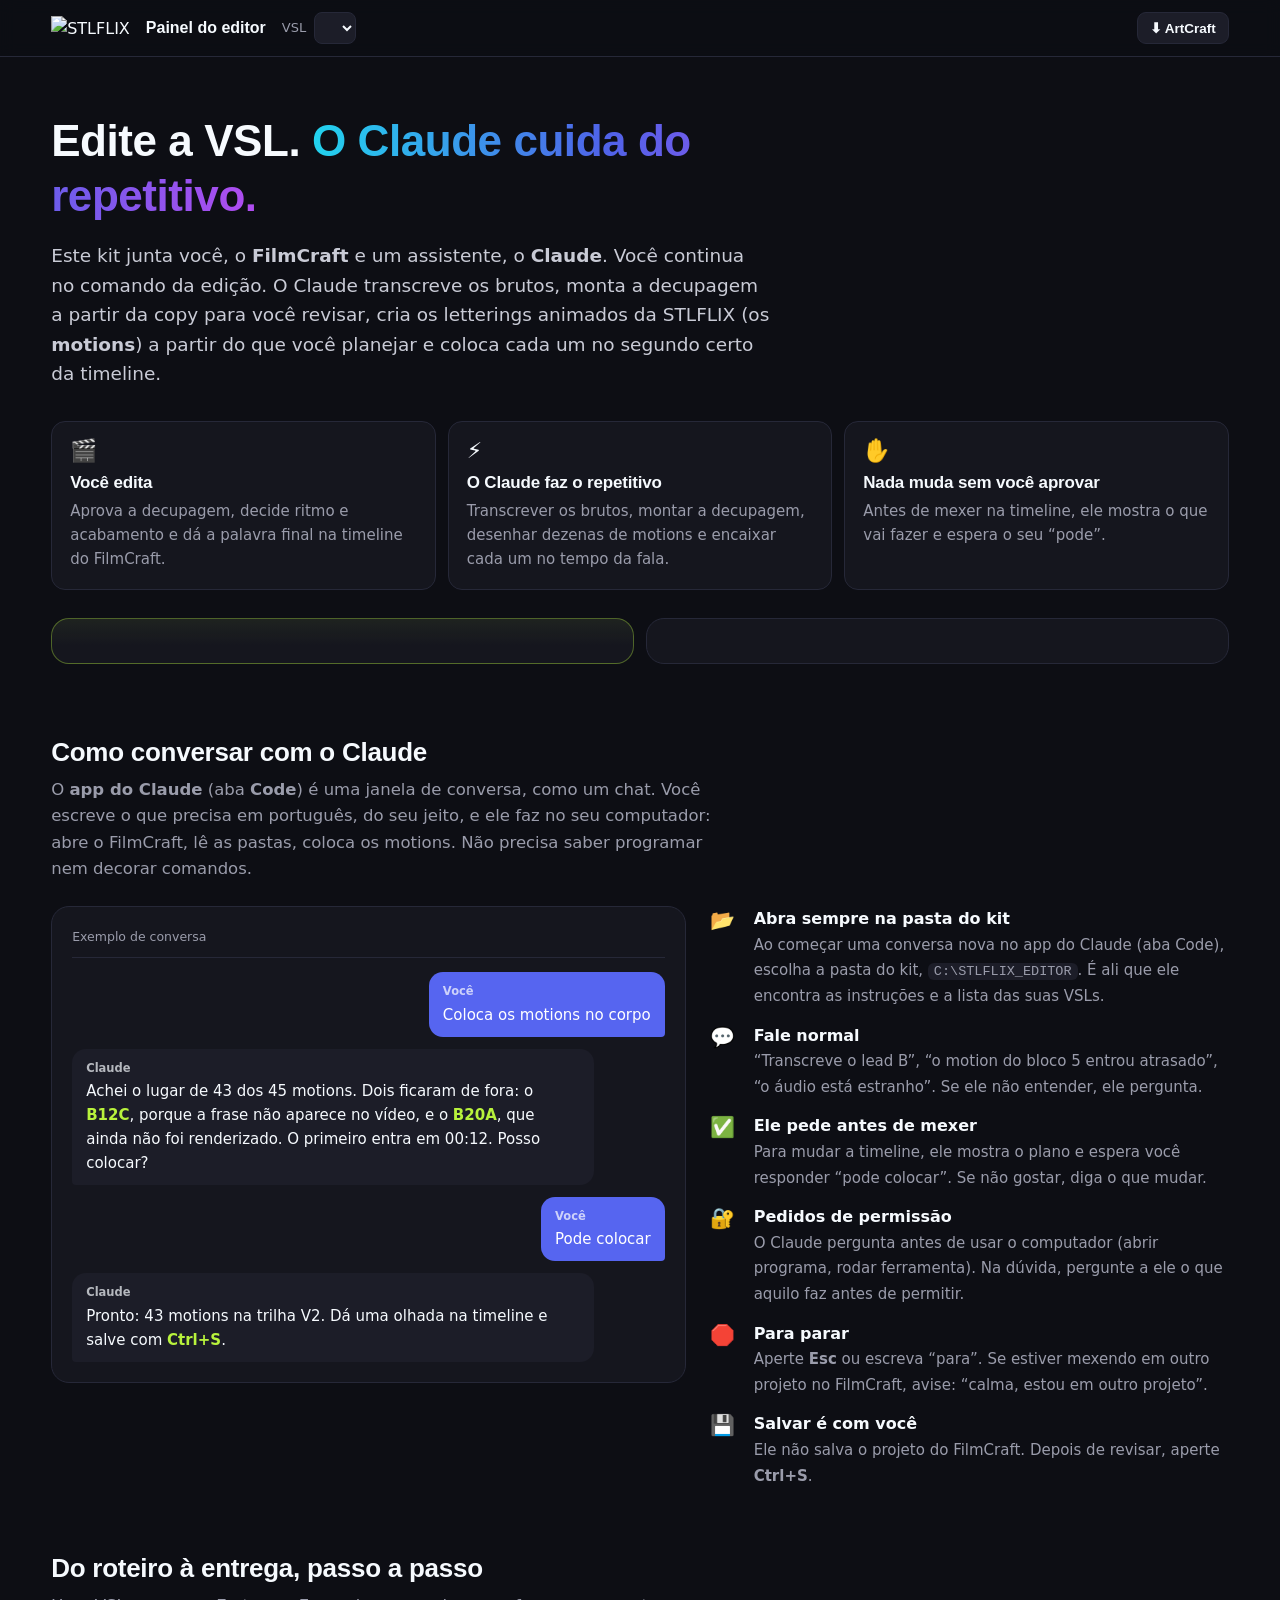
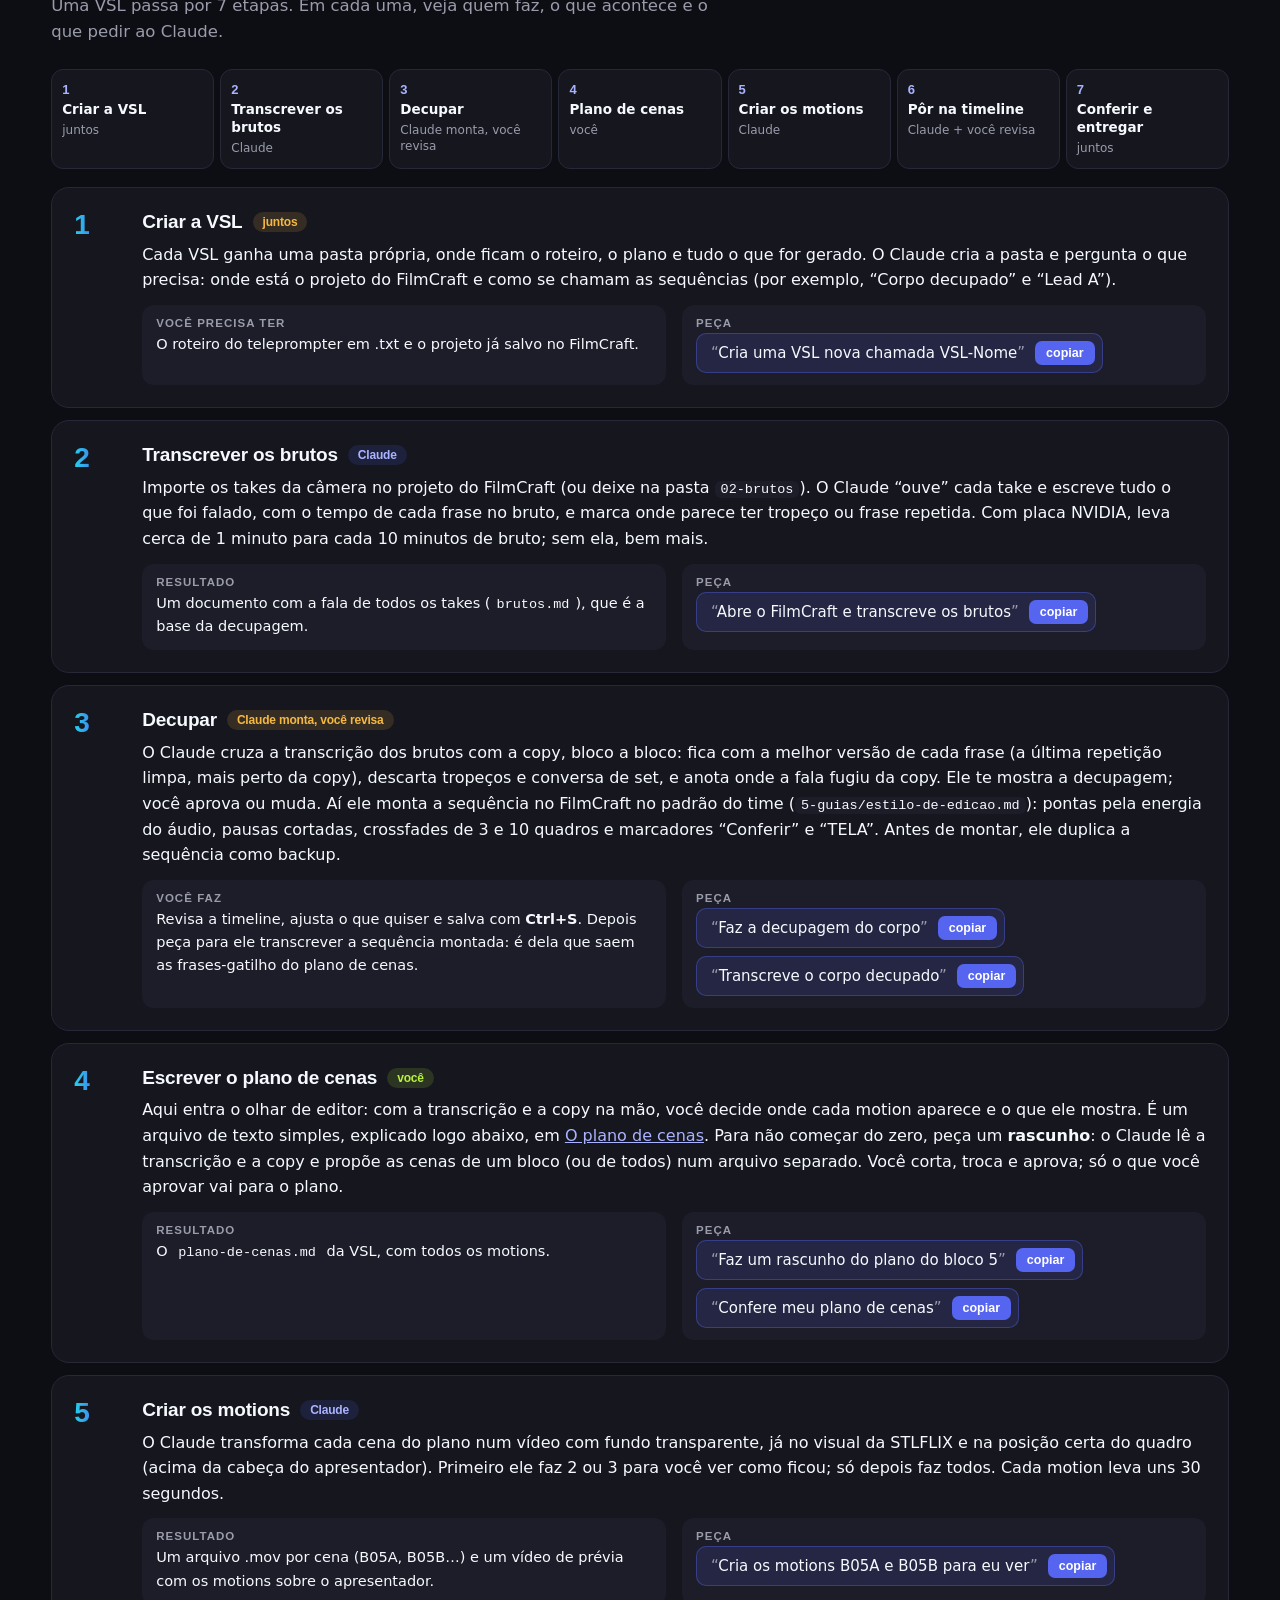
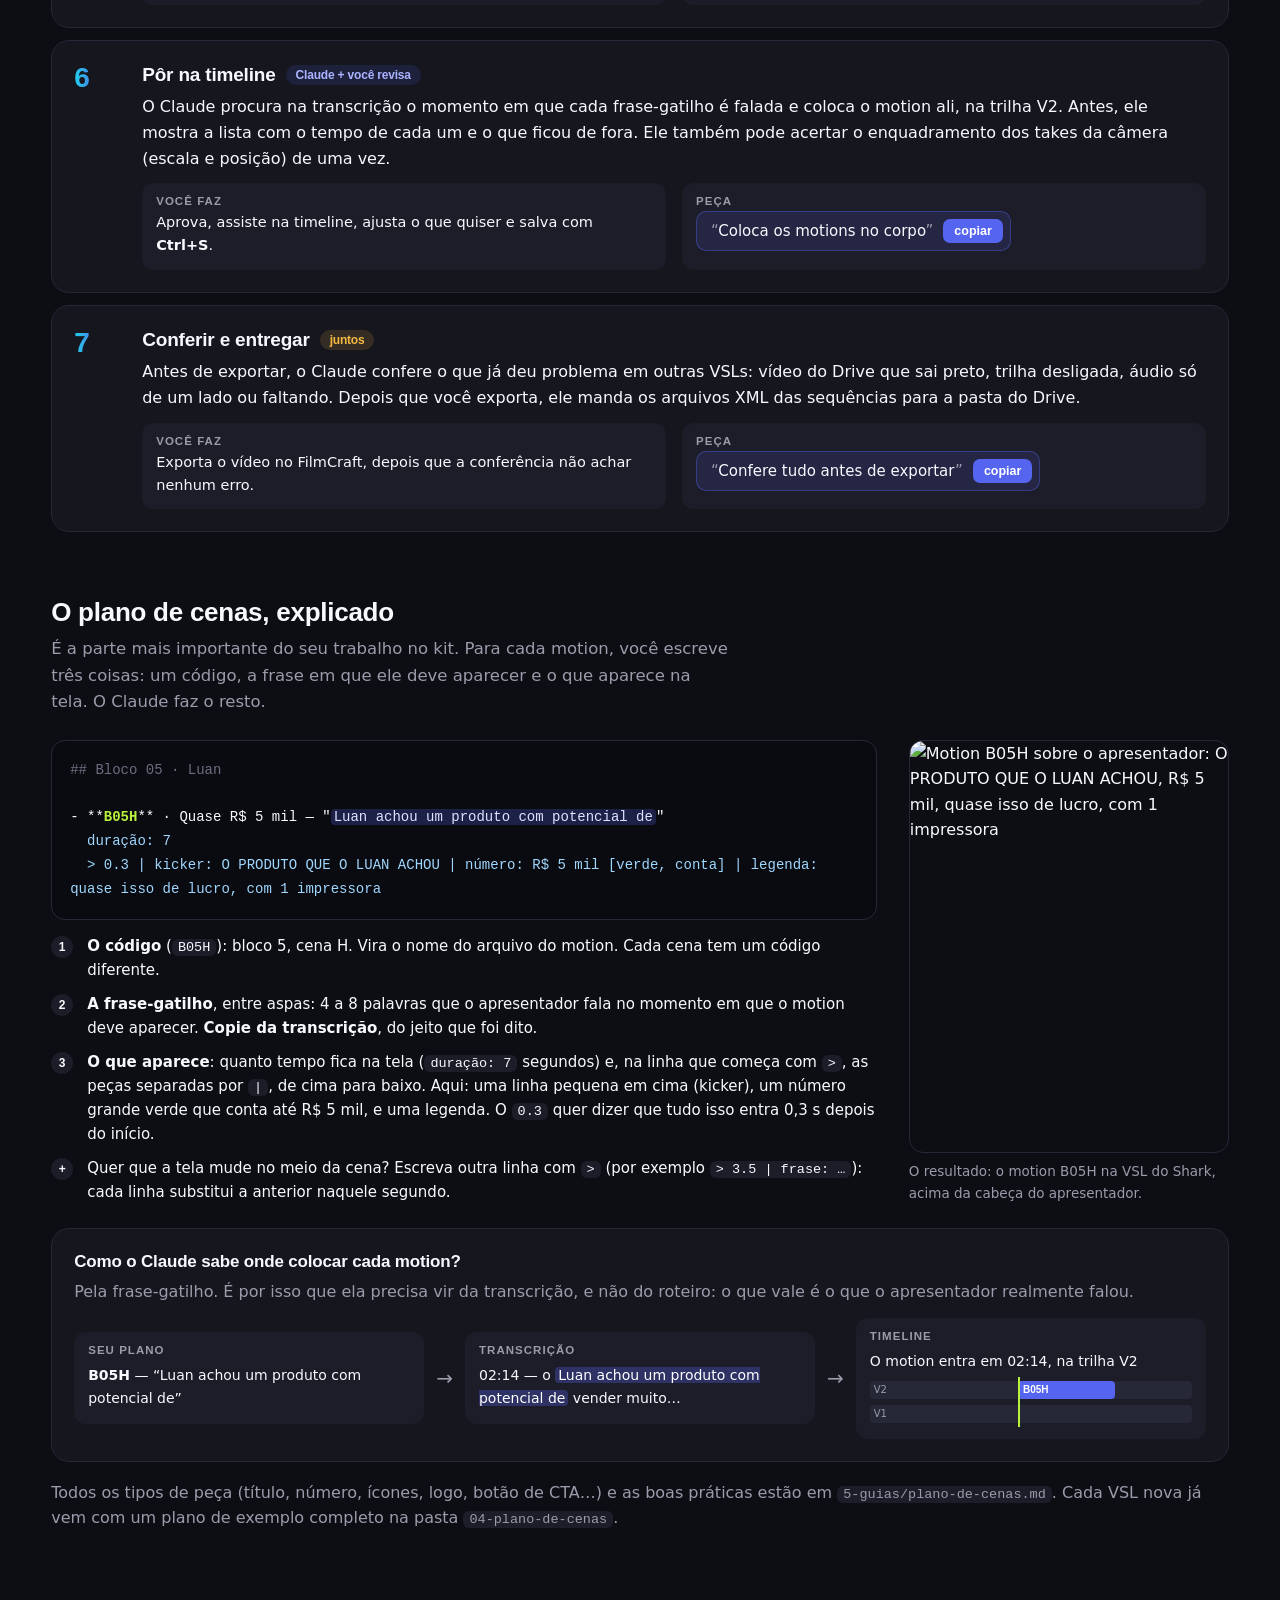
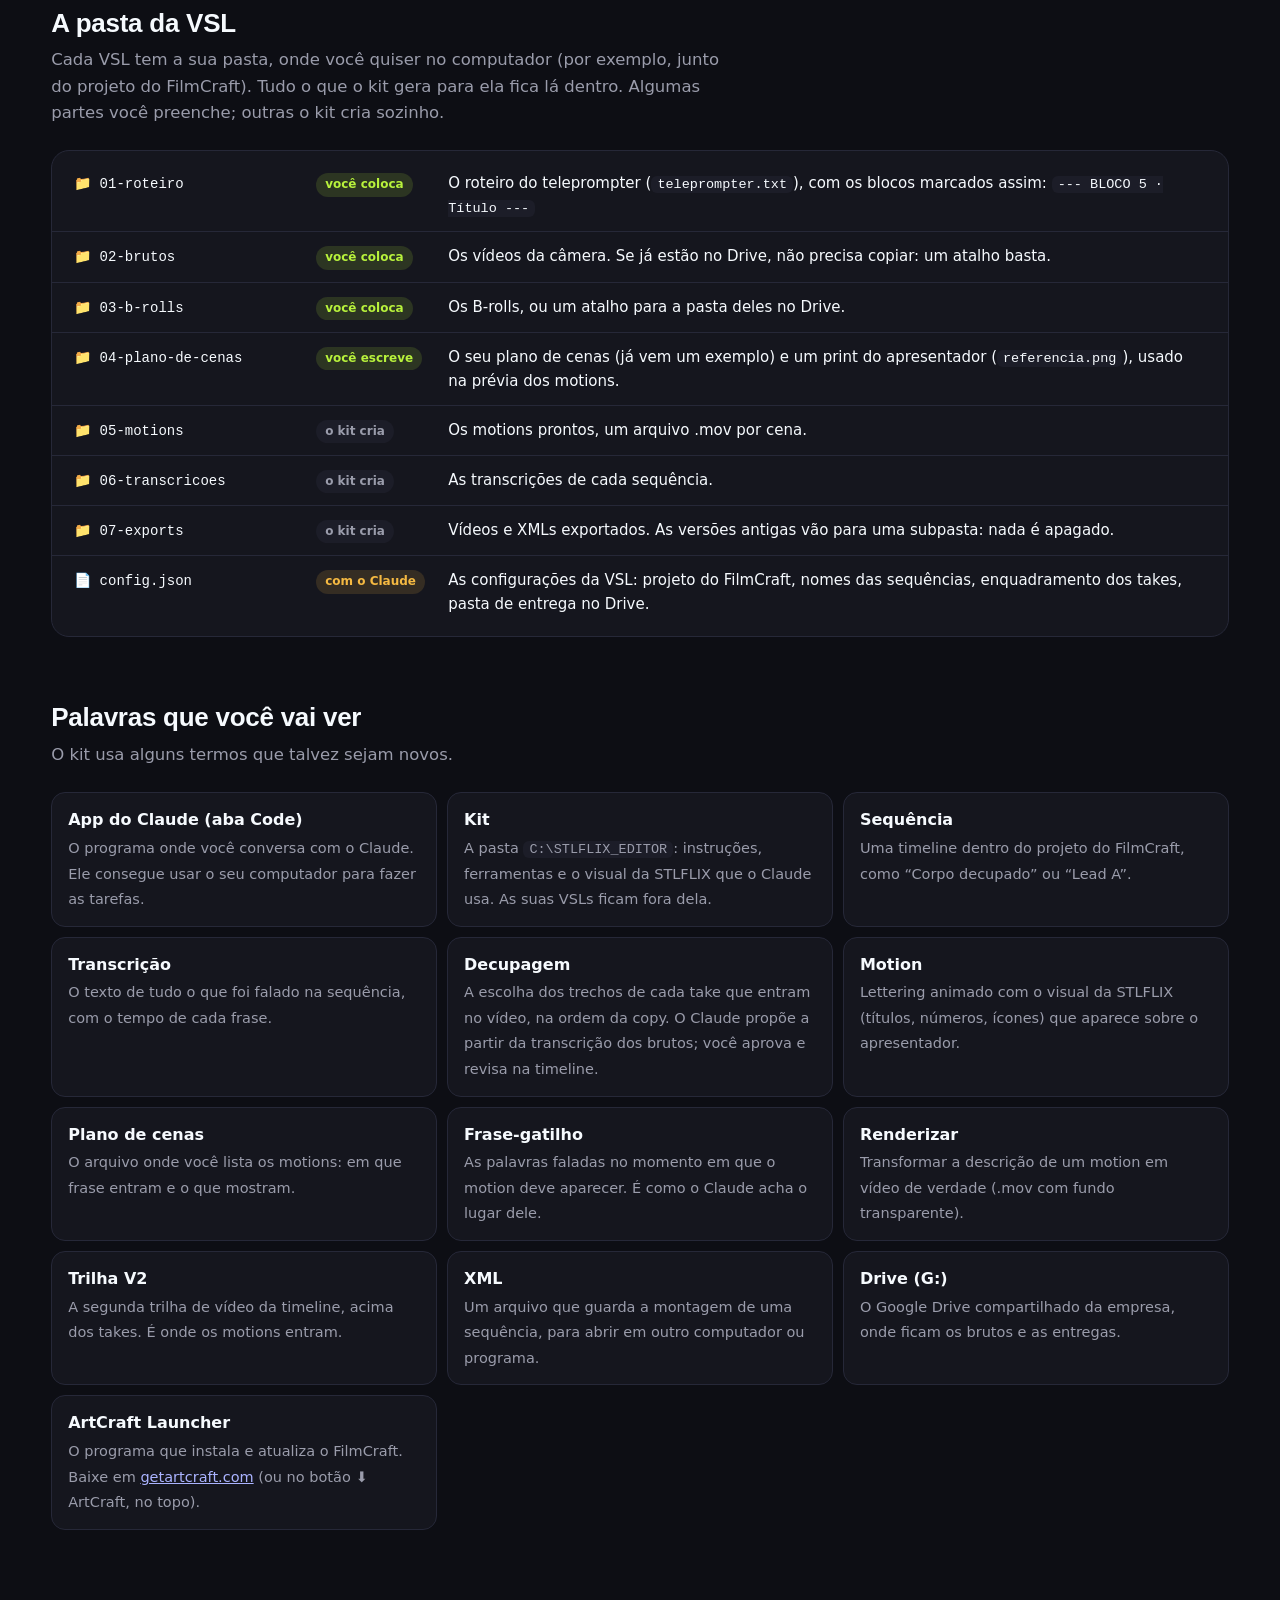
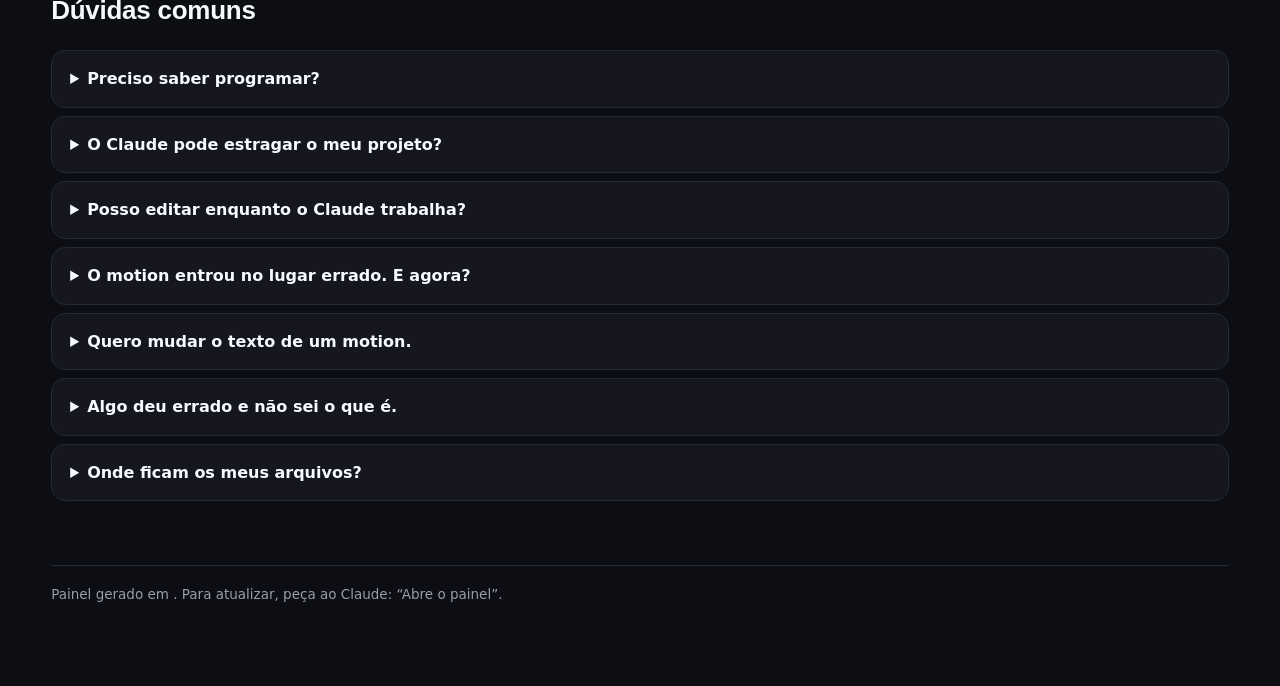
==== painel/modelo.html @ 0eff7aba "Boas-vindas ao abrir o kit no app do Claude + README no GitHub - hook SessionStart (1-instalacao/boa" ====
<!doctype html>
<html lang="pt-BR">
<head>
<meta charset="utf-8">
<meta name="viewport" content="width=device-width, initial-scale=1">
<title>Painel do editor</title>
<style>
@font-face { font-family: "Sora"; src: url("../2-design-system/STLFLIX/fonts/sora-latin-700-normal.woff2") format("woff2"); font-weight: 700; }
@font-face { font-family: "Inter"; src: url("../2-design-system/STLFLIX/fonts/inter-latin-400-normal.woff2") format("woff2"); font-weight: 400; }
@font-face { font-family: "Inter"; src: url("../2-design-system/STLFLIX/fonts/inter-latin-600-normal.woff2") format("woff2"); font-weight: 600; }

:root {
  --bg: #0d0e14;
  --surface: #15161e;
  --surface-2: #1c1d28;
  --line: #262838;
  --text: #f6fafe;
  --text-dim: #9a9cab;
  --accent: #5665f0;
  --accent-soft: rgba(86, 101, 240, .14);
  --accent-text: #aab3ff;
  --cta: #b8f23c;
  --ok: #3ddc84;
  --aviso: #f5b942;
  --falta: #ff5c5c;
  --info: #6b6e80;
  --radius: 14px;
  --grad: linear-gradient(90deg, #22d3ee 0%, #4f63e8 50%, #b14cf0 100%);
  --margem: clamp(16px, 4vw, 64px);
}
* { box-sizing: border-box; }
html { background: var(--bg); scroll-behavior: smooth; }
body { margin: 0; background: var(--bg); color: var(--text); font: 16px/1.6 "Inter", system-ui, sans-serif; }
main { max-width: 1680px; margin: 0 auto; padding: 0 var(--margem) 80px; }
h1, h2, h3 { font-family: "Sora", "Inter", sans-serif; font-weight: 700; margin: 0; letter-spacing: -.01em; line-height: 1.25; }
h2 { font-size: 26px; }
h3 { font-size: 17px; }
p { margin: 0 0 12px; }
a { color: var(--accent-text); }
code { font: 13.5px/1.4 ui-monospace, Consolas, monospace; background: var(--surface-2); padding: 1px 6px; border-radius: 6px; }
.dim { color: var(--text-dim); }
section.bloco { padding-top: 64px; }
section.bloco > .intro { color: var(--text-dim); max-width: 680px; margin: 8px 0 24px; font-size: 16.5px; }

/* topo */
.topo { position: sticky; top: 0; z-index: 5; background: rgba(13,14,20,.92); backdrop-filter: blur(8px); border-bottom: 1px solid var(--line); }
.topo-in { max-width: 1680px; margin: 0 auto; padding: 12px var(--margem); display: flex; align-items: center; gap: 16px; }
.topo img { height: 24px; }
.topo b { font-family: "Sora", sans-serif; white-space: nowrap; }
.topo nav { margin-left: auto; display: flex; gap: 18px; font-size: 14px; overflow-x: auto; min-width: 0; scrollbar-width: none; }
.topo nav::-webkit-scrollbar { display: none; }
.topo nav a { color: var(--text-dim); text-decoration: none; white-space: nowrap; }
.topo nav a:hover { color: var(--text); }
.escolha { flex: none; display: flex; align-items: center; gap: 8px; font-size: 13px; color: var(--text-dim); min-width: 0; }
.escolha select { background: var(--surface-2); color: var(--text); border: 1px solid var(--line); border-radius: 8px; padding: 6px 10px;
  font: 600 14px "Inter", sans-serif; max-width: 230px; min-width: 0; cursor: pointer; }
.btn { display: inline-flex; align-items: center; gap: 6px; background: var(--surface-2); color: var(--text); border: 1px solid var(--line); border-radius: 9px;
  padding: 7px 12px; font: 600 13.5px "Inter", sans-serif; text-decoration: none; cursor: pointer; white-space: nowrap; }
.btn:hover { border-color: var(--accent); }
.btn.cta { background: var(--cta); color: #10140a; border-color: transparent; }
.linkbtn { background: none; border: 0; padding: 0; color: var(--accent-text); text-decoration: underline; cursor: pointer; font: inherit; }

/* boas-vindas */
.hero { padding: 56px 0 8px; }
.hero h1 { font-size: clamp(30px, 5vw, 44px); max-width: 760px; }
.hero h1 em { font-style: normal; background: var(--grad); -webkit-background-clip: text; background-clip: text; color: transparent; }
.hero .lead { font-size: 18.5px; color: #c9cbd6; max-width: 720px; margin: 18px 0 32px; }
.promessas { display: grid; grid-template-columns: repeat(3, 1fr); gap: 12px; }
.promessa { background: var(--surface); border: 1px solid var(--line); border-radius: var(--radius); padding: 18px; }
.promessa .ico { font-size: 22px; line-height: 1; margin-bottom: 10px; }
.promessa p { margin: 6px 0 0; color: var(--text-dim); font-size: 15px; }

/* pedido copiável */
.pedido { display: inline-flex; align-items: center; gap: 10px; background: var(--accent-soft); border: 1px solid rgba(86,101,240,.4);
  border-radius: 10px; padding: 7px 7px 7px 14px; font-size: 15px; max-width: 100%; }
.pedido span { overflow-wrap: anywhere; }
.pedido span::before { content: "“"; color: var(--text-dim); }
.pedido span::after { content: "”"; color: var(--text-dim); }
.pedido button { flex: none; background: var(--accent); color: #fff; border: 0; border-radius: 7px; padding: 5px 11px; font: 600 12.5px "Inter", sans-serif; cursor: pointer; }
.pedido button.copiado { background: var(--ok); color: #06210f; }

/* começar */
.comecar { margin-top: 28px; display: grid; grid-template-columns: 1fr 1fr; gap: 12px; align-items: start; }
.cartao { background: var(--surface); border: 1px solid var(--line); border-radius: 18px; padding: 22px; }
.cartao.destaque { border-color: rgba(184,242,60,.35); background: linear-gradient(180deg, rgba(184,242,60,.06), transparent 60%), var(--surface); }
.rotulo { font: 600 11.5px "Inter", sans-serif; letter-spacing: .09em; text-transform: uppercase; color: var(--text-dim); margin-bottom: 8px; }
.destaque .rotulo { color: var(--cta); }
.cartao h3 { margin-bottom: 8px; }
.lista-vsl { display: grid; gap: 8px; margin: 14px 0 0; }
.opcao-vsl { text-align: left; width: 100%; background: var(--surface-2); border: 1px solid var(--line); border-radius: 12px; padding: 12px 14px;
  color: var(--text); font: 15px/1.45 "Inter", sans-serif; cursor: pointer; }
.opcao-vsl:hover { border-color: var(--accent); }
.opcao-vsl b { display: block; font-weight: 600; }
.opcao-vsl small { color: var(--text-dim); font-size: 13px; }
.opcao-vsl.nova { border-style: dashed; }
.opcao-vsl.nova b { color: var(--cta); }
.campo { width: 100%; background: var(--bg); border: 1px solid var(--line); border-radius: 10px; padding: 10px 12px; color: var(--text);
  font: 16px "Inter", sans-serif; margin: 2px 0 12px; }
.campo:focus { outline: 2px solid var(--accent); border-color: transparent; }
.cartao ol, .cartao ul { margin: 8px 0 14px; padding-left: 20px; }
.cartao li { margin: 4px 0; }
.estado-pc { display: flex; gap: 10px; align-items: flex-start; }
.estado-pc .grande { font-size: 22px; line-height: 1.2; }
details.ferr-det summary { cursor: pointer; color: var(--accent-text); font-size: 14px; margin-top: 8px; }
.ferramentas { display: grid; grid-template-columns: repeat(auto-fill, minmax(min(200px, 100%), 1fr)); gap: 8px; margin-top: 12px; }
.ferr { background: var(--surface-2); border-radius: 10px; padding: 10px 12px; display: flex; gap: 10px; font-size: 14px; }
.ferr b { display: block; font-weight: 600; }
.ferr small { color: var(--text-dim); font-size: 12.5px; overflow-wrap: anywhere; }
.dot { flex: none; width: 10px; height: 10px; border-radius: 50%; margin-top: 7px; background: var(--info); }
.ok > .dot { background: var(--ok); }
.aviso > .dot { background: var(--aviso); }
.falta > .dot { background: var(--falta); }

/* conversa */
.conversa-grade { display: grid; grid-template-columns: 1.1fr .9fr; gap: 24px; align-items: start; }
.chat { background: var(--surface); border: 1px solid var(--line); border-radius: 18px; padding: 20px; display: flex; flex-direction: column; gap: 12px; }
.chat .cab { font-size: 12.5px; color: var(--text-dim); border-bottom: 1px solid var(--line); padding-bottom: 10px; margin-bottom: 2px; }
.msg { max-width: 88%; padding: 10px 14px; border-radius: 14px; font-size: 15px; }
.msg.voce { align-self: flex-end; background: var(--accent); color: #fff; border-bottom-right-radius: 4px; }
.msg.claude { align-self: flex-start; background: var(--surface-2); border-bottom-left-radius: 4px; }
.msg.claude b { color: var(--cta); font-weight: 600; }
.msg .quem { display: block; font-size: 11.5px; font-weight: 600; opacity: .7; margin-bottom: 2px; }
.dicas { display: grid; gap: 14px; }
.dica { display: grid; grid-template-columns: 32px 1fr; gap: 0 12px; }
.dica .ico { font-size: 20px; line-height: 1.4; }
.dica > div > b { display: block; }
.dica span { color: var(--text-dim); font-size: 15px; }

/* caminho */
.trilha { display: grid; grid-template-columns: repeat(7, 1fr); gap: 6px; margin-bottom: 18px; }
.trilha a { text-decoration: none; color: var(--text); background: var(--surface); border: 1px solid var(--line); border-radius: 12px; padding: 12px 10px; font-size: 13.5px; font-weight: 600; line-height: 1.3; }
.trilha a small { display: block; font-weight: 400; color: var(--text-dim); font-size: 12px; margin-top: 4px; }
.trilha a .n { display: block; font: 700 13px "Sora", sans-serif; color: var(--accent-text); margin-bottom: 4px; }
.passos { display: grid; gap: 12px; }
.passo { background: var(--surface); border: 1px solid var(--line); border-radius: 18px; padding: 22px; display: grid; grid-template-columns: 52px 1fr; gap: 0 16px; scroll-margin-top: 70px; }
.passo .num { font: 700 28px "Sora", sans-serif; background: var(--grad); -webkit-background-clip: text; background-clip: text; color: transparent; line-height: 1.1; }
.passo h3 { display: flex; align-items: center; gap: 10px; flex-wrap: wrap; font-size: 19px; margin-bottom: 8px; }
.quem-faz { font: 600 12px "Inter", sans-serif; padding: 3px 10px; border-radius: 99px; }
.quem-faz.voce { background: rgba(184,242,60,.14); color: var(--cta); }
.quem-faz.claude { background: var(--accent-soft); color: var(--accent-text); }
.quem-faz.juntos { background: rgba(245,185,66,.14); color: var(--aviso); }
.passo .colunas { display: grid; grid-template-columns: 1fr 1fr; gap: 16px; margin-top: 10px; }
.passo .colunas > div { background: var(--surface-2); border-radius: 12px; padding: 12px 14px; font-size: 14.5px; }
.passo .colunas .rotulo { margin-bottom: 4px; }
.passo .colunas p:last-child { margin: 0; }

/* plano de cenas */
.plano-grade { display: grid; grid-template-columns: minmax(0, 1fr) 320px; gap: 32px; align-items: stretch; }
/* a foto acompanha a altura do texto ao lado (mostra o alto do quadro, onde fica o motion) */
.resultado { position: relative; }
.resultado figure { position: absolute; inset: 0; display: flex; flex-direction: column; }
.resultado figure img { flex: 1; min-height: 0; object-fit: cover; object-position: center top; }
.codigo { background: #0a0b10; border: 1px solid var(--line); border-radius: 14px; padding: 18px; font: 14px/1.7 ui-monospace, Consolas, monospace; white-space: pre-wrap; overflow-wrap: anywhere; }
.codigo .c1 { color: #6b6e80; }
.codigo .id { color: var(--cta); font-weight: 700; }
.codigo .gat { background: rgba(86,101,240,.25); color: #dfe3ff; border-radius: 4px; padding: 0 3px; }
.codigo .desc { color: #9fd7ff; }
.legenda-plano { display: grid; gap: 10px; margin-top: 14px; }
.legenda-plano div { display: grid; grid-template-columns: 26px 1fr; gap: 10px; font-size: 15px; }
.legenda-plano .m { font: 700 12px "Inter", sans-serif; width: 22px; height: 22px; border-radius: 50%; display: grid; place-items: center; background: var(--surface-2); color: var(--text); margin-top: 2px; }
.resultado figure { margin: 0; }
.resultado img { width: 100%; border-radius: 14px; border: 1px solid var(--line); display: block; }
.resultado figcaption { font-size: 13.5px; color: var(--text-dim); margin-top: 8px; }
.encaixe { margin-top: 24px; background: var(--surface); border: 1px solid var(--line); border-radius: 18px; padding: 22px; }
.encaixe-fluxo { display: grid; grid-template-columns: 1fr auto 1fr auto 1fr; gap: 12px; align-items: center; margin-top: 14px; }
.encaixe-fluxo > div { background: var(--surface-2); border-radius: 12px; padding: 12px 14px; font-size: 14px; min-height: 92px; }
.encaixe-fluxo .seta { color: var(--text-dim); font-size: 20px; background: none; min-height: 0; padding: 0; }
.encaixe-fluxo mark { background: rgba(86,101,240,.3); color: #fff; border-radius: 4px; padding: 0 3px; }
.tl { position: relative; height: 46px; margin-top: 8px; }
.tl .v { position: absolute; left: 0; right: 0; height: 18px; border-radius: 4px; background: #262838; font-size: 10px; color: var(--text-dim); padding-left: 4px; line-height: 18px; }
.tl .v2 { top: 0; } .tl .v1 { top: 24px; }
.tl .clip { position: absolute; top: 0; left: 46%; width: 30%; height: 18px; border-radius: 4px; background: var(--accent); font: 600 10px/18px "Inter", sans-serif; color: #fff; padding-left: 5px; }
.tl .cab { position: absolute; top: -4px; bottom: 0; left: 46%; width: 2px; background: var(--cta); }

/* pasta */
.pasta { background: var(--surface); border: 1px solid var(--line); border-radius: 18px; padding: 8px 0; }
.pasta-linha { display: grid; grid-template-columns: minmax(170px, 230px) 120px 1fr; gap: 12px; padding: 12px 22px; border-top: 1px solid var(--line); align-items: baseline; font-size: 15px; }
.pasta-linha:first-child { border-top: 0; }
.pasta-linha .nome { font: 14px ui-monospace, Consolas, monospace; }
.pasta-linha .nome::before { content: "📁 "; }
.pasta-linha .nome.arq::before { content: "📄 "; }
.tag { font-size: 12px; font-weight: 600; padding: 2px 9px; border-radius: 99px; justify-self: start; }
.tag.voce { background: rgba(184,242,60,.14); color: var(--cta); }
.tag.kit { background: var(--surface-2); color: var(--text-dim); }
.tag.juntos { background: rgba(245,185,66,.14); color: var(--aviso); }

/* glossário e dúvidas */
.glossario { display: grid; grid-template-columns: repeat(auto-fill, minmax(min(300px, 100%), 1fr)); gap: 10px; }
.termo { background: var(--surface); border: 1px solid var(--line); border-radius: var(--radius); padding: 14px 16px; }
.termo b { display: block; margin-bottom: 2px; }
.termo span { color: var(--text-dim); font-size: 14.5px; }
.duvidas details { background: var(--surface); border: 1px solid var(--line); border-radius: var(--radius); padding: 0 18px; margin-bottom: 8px; }
.duvidas summary { cursor: pointer; padding: 15px 0; font-weight: 600; }
.duvidas details p { color: #c9cbd6; }

/* VSLs */
.vsl { background: var(--surface); border: 1px solid var(--line); border-radius: 18px; padding: 22px; margin-top: 14px; }
.vsl-topo { display: flex; align-items: baseline; gap: 12px; flex-wrap: wrap; }
.vsl-topo h3 { font-size: 20px; }
.vsl-topo a { color: var(--text-dim); font-size: 13px; }
.barra { height: 6px; background: var(--surface-2); border-radius: 99px; margin: 14px 0 18px; overflow: hidden; }
.barra i { display: block; height: 100%; background: var(--grad); border-radius: 99px; }
.proximo { background: var(--surface-2); border-left: 3px solid var(--cta); border-radius: 10px; padding: 14px 16px; margin-bottom: 18px; }
.proximo .rotulo { color: var(--cta); }
.itens { display: grid; grid-template-columns: repeat(auto-fill, minmax(min(290px, 100%), 1fr)); gap: 2px 24px; }
.item { display: flex; gap: 10px; padding: 9px 0; border-top: 1px solid var(--line); }
.item b { font-weight: 600; font-size: 15px; }
.item small { display: block; color: var(--text-dim); font-size: 13px; overflow-wrap: anywhere; }
.item a { font-size: 12.5px; color: var(--text-dim); }
.legenda-estados { display: flex; gap: 16px; flex-wrap: wrap; font-size: 13px; color: var(--text-dim); margin-top: 10px; }
.legenda-estados span { display: inline-flex; gap: 6px; align-items: center; }
.legenda-estados .dot { margin: 0; }
#aviso-kit { margin-top: 20px; background: var(--surface-2); border-left: 3px solid var(--cta); border-radius: 10px; padding: 14px 16px;
  display: flex; gap: 6px 16px; align-items: center; flex-wrap: wrap; }
#aviso-kit[hidden] { display: none; }
.vsl-pasta { color: var(--text-dim); font: 12.5px ui-monospace, Consolas, monospace; overflow-wrap: anywhere; margin: -2px 0 10px; }
.alerta { margin-top: 14px; background: rgba(255,92,92,.08); border: 1px solid rgba(255,92,92,.3); border-radius: var(--radius); padding: 14px 16px; }

/* galeria de motions */
.gal-barra { display: flex; flex-wrap: wrap; gap: 8px; align-items: center; margin-bottom: 16px; }
.filtro { background: var(--surface); border: 1px solid var(--line); color: var(--text-dim); border-radius: 99px; padding: 6px 14px;
  font: 600 13px "Inter", sans-serif; cursor: pointer; }
.filtro[aria-pressed="true"] { background: var(--accent-soft); border-color: rgba(86,101,240,.5); color: var(--text); }
.filtro b { color: var(--text); margin-left: 6px; }
.gal-grade { display: grid; grid-template-columns: repeat(auto-fill, minmax(min(230px, 100%), 1fr)); gap: 12px; align-items: start; }
.gal-bloco { grid-column: 1 / -1; font: 600 12px "Inter", sans-serif; letter-spacing: .08em; text-transform: uppercase; color: var(--text-dim);
  margin-top: 12px; padding-bottom: 6px; border-bottom: 1px solid var(--line); }
.motion { background: var(--surface); border: 1px solid var(--line); border-radius: 14px; overflow: hidden; }
.motion .mini { display: block; aspect-ratio: 1; background: var(--surface-2); }
.motion .mini img { width: 100%; height: 100%; object-fit: cover; display: block; }
.motion .vazio { display: grid; place-items: center; aspect-ratio: 1; padding: 16px; text-align: center; font-size: 13px; color: var(--text-dim);
  background: repeating-linear-gradient(135deg, var(--surface-2) 0 10px, #181924 10px 20px); }
.motion .corpo { padding: 12px 14px 14px; display: grid; gap: 6px; }
.motion .cab { display: flex; align-items: center; gap: 8px; }
.motion .cod { font: 700 13px ui-monospace, Consolas, monospace; color: var(--cta); }
.selo { margin-left: auto; font: 600 11.5px "Inter", sans-serif; padding: 2px 9px; border-radius: 99px; white-space: nowrap; }
.selo.pronto { background: rgba(61,220,132,.14); color: var(--ok); }
.selo.mudou { background: rgba(245,185,66,.16); color: var(--aviso); }
.selo.falta { background: rgba(255,92,92,.14); color: var(--falta); }
.selo.so-encaixe { background: var(--surface-2); color: var(--text-dim); }
.motion .nome { font-weight: 600; font-size: 14.5px; line-height: 1.35; }
.motion .gat { color: var(--text-dim); font-size: 13px; font-style: italic; line-height: 1.4; }
.motion .desc { font: 12px/1.5 ui-monospace, Consolas, monospace; color: #9fd7ff; background: #0a0b10; border-radius: 8px; padding: 8px 10px;
  white-space: pre-wrap; overflow-wrap: anywhere; max-height: 10.5em; overflow: auto; }

/* campanha da VSL */
.camp-topo { display: flex; align-items: center; gap: 14px; flex-wrap: wrap; margin-bottom: 16px; }
.camp-topo h3 { font-size: 19px; }
.camp-degrade { width: 180px; height: 14px; border-radius: 99px; border: 1px solid var(--line); }
.icones { display: grid; grid-template-columns: repeat(auto-fill, minmax(min(150px, 100%), 1fr)); gap: 10px; }
.icone { background: var(--surface); border: 1px solid var(--line); border-radius: 12px; padding: 16px 10px 10px; display: grid; justify-items: center;
  gap: 10px; cursor: pointer; color: var(--text); font: 13px ui-monospace, Consolas, monospace; }
.icone:hover { border-color: var(--accent); }
.icone img { height: 76px; width: auto; max-width: 100%; object-fit: contain; }
.icone small { color: var(--text-dim); font: 600 11.5px "Inter", sans-serif; }
.icone.copiado { border-color: var(--ok); }
.icone.copiado small { color: var(--ok); }
.camp-logo { max-width: min(420px, 100%); height: auto; display: block; margin-top: 14px; }

footer { margin-top: 64px; padding-top: 18px; border-top: 1px solid var(--line); color: var(--text-dim); font-size: 13.5px; }

@media (max-width: 1400px) {
  .topo nav { display: none; }
  .topo .btn { margin-left: auto; }
}
@media (max-width: 860px) {
  .promessas, .comecar, .conversa-grade, .plano-grade, .passo .colunas { grid-template-columns: 1fr; }
  .trilha { grid-template-columns: repeat(4, 1fr); }
  .encaixe-fluxo { grid-template-columns: 1fr; }
  .encaixe-fluxo .seta { transform: rotate(90deg); justify-self: center; }
  .resultado { max-width: 360px; }
  .resultado figure { position: static; }
}
@media (max-width: 560px) {
  .topo nav, .topo-in > b, .escolha > span { display: none; }
  .topo-in { gap: 10px; }
  .escolha { flex: 1; }
  .escolha select { max-width: none; width: 100%; }
  .trilha { grid-template-columns: repeat(2, 1fr); }
  .passo { grid-template-columns: 1fr; }
  .passo .num { margin-bottom: 6px; }
  .pasta-linha { grid-template-columns: 1fr; gap: 4px; padding: 12px 16px; }
}
</style>
</head>
<body>
<div class="topo"><div class="topo-in">
  <img src="../2-design-system/STLFLIX/stlflix.svg" alt="STLFLIX"><b>Painel do editor</b>
  <label class="escolha"><span>VSL</span><select id="escolha" aria-label="Escolher a VSL"></select></label>
  <nav>
    <a href="#comecar">Começar</a><a href="#conversar">Conversar com o Claude</a><a href="#caminho">Passo a passo</a>
    <a href="#plano">Plano de cenas</a><a href="#pasta">A pasta</a><a href="#palavras">Palavras</a><a href="#duvidas">Dúvidas</a>
  </nav>
  <a class="btn" href="https://getartcraft.com" target="_blank" rel="noopener" title="Baixar o ArtCraft Launcher, que instala e atualiza o FilmCraft">⬇ ArtCraft</a>
</div></div>

<main>
  <div id="aviso-kit" hidden></div>
  <section class="hero" id="comecar">
    <h1>Edite a VSL. <em>O Claude cuida do repetitivo.</em></h1>
    <p class="lead">Este kit junta você, o <b>FilmCraft</b> e um assistente, o <b>Claude</b>. Você continua no comando da edição. O Claude transcreve os brutos, monta a decupagem a partir da copy para você revisar, cria os letterings animados da STLFLIX (os <b>motions</b>) a partir do que você planejar e coloca cada um no segundo certo da timeline.</p>
    <div class="promessas">
      <div class="promessa"><div class="ico">🎬</div><h3>Você edita</h3><p>Aprova a decupagem, decide ritmo e acabamento e dá a palavra final na timeline do FilmCraft.</p></div>
      <div class="promessa"><div class="ico">⚡</div><h3>O Claude faz o repetitivo</h3><p>Transcrever os brutos, montar a decupagem, desenhar dezenas de motions e encaixar cada um no tempo da fala.</p></div>
      <div class="promessa"><div class="ico">✋</div><h3>Nada muda sem você aprovar</h3><p>Antes de mexer na timeline, ele mostra o que vai fazer e espera o seu “pode”.</p></div>
    </div>

    <div class="comecar">
      <div class="cartao destaque" id="cartao-vsl"></div>
      <div class="cartao" id="cartao-pc"></div>
    </div>
    <div id="erros"></div>
  </section>

  <section class="bloco" id="suas-vsls" hidden>
    <h2>Andamento da VSL</h2>
    <p class="intro">O que já está pronto na VSL escolhida e o que fazer agora. Para trocar de VSL, use o menu no topo. Para atualizar esta página, peça ao Claude: “Abre o painel”.</p>
    <div id="projetos"></div>
    <div class="legenda-estados">
      <span><i class="dot" style="background:var(--ok)"></i>pronto</span>
      <span><i class="dot" style="background:var(--aviso)"></i>conferir</span>
      <span><i class="dot" style="background:var(--falta)"></i>falta</span>
      <span><i class="dot"></i>ainda não é a hora</span>
    </div>
  </section>

  <section class="bloco" id="motions" hidden>
    <h2>Motions da VSL</h2>
    <p class="intro">Cada cena do plano de cenas, com o motion ao lado. Clique na imagem para abrir o vídeo. “Mudou” quer dizer que a descrição da cena foi alterada no plano depois que o motion foi criado: ele precisa ser refeito.</p>
    <div id="galeria"></div>
  </section>

  <section class="bloco" id="campanha" hidden>
    <h2>Ícones da campanha</h2>
    <p class="intro">Os ícones que você pode usar no plano de cenas desta VSL. Clique em um para copiar a peça pronta e colar no plano. A campanha muda as cores dos títulos e do botão; o verde de resultado é da marca e não muda.</p>
    <div id="campanha-conteudo"></div>
  </section>

  <section class="bloco" id="conversar">
    <h2>Como conversar com o Claude</h2>
    <p class="intro">O <b>app do Claude</b> (aba <b>Code</b>) é uma janela de conversa, como um chat. Você escreve o que precisa em português, do seu jeito, e ele faz no seu computador: abre o FilmCraft, lê as pastas, coloca os motions. Não precisa saber programar nem decorar comandos.</p>
    <div class="conversa-grade">
      <div class="chat">
        <div class="cab">Exemplo de conversa</div>
        <div class="msg voce"><span class="quem">Você</span>Coloca os motions no corpo</div>
        <div class="msg claude"><span class="quem">Claude</span>Achei o lugar de 43 dos 45 motions. Dois ficaram de fora: o <b>B12C</b>, porque a frase não aparece no vídeo, e o <b>B20A</b>, que ainda não foi renderizado. O primeiro entra em 00:12. Posso colocar?</div>
        <div class="msg voce"><span class="quem">Você</span>Pode colocar</div>
        <div class="msg claude"><span class="quem">Claude</span>Pronto: 43 motions na trilha V2. Dá uma olhada na timeline e salve com <b>Ctrl+S</b>.</div>
      </div>
      <div class="dicas">
        <div class="dica"><div class="ico">📂</div><div><b>Abra sempre na pasta do kit</b><span>Ao começar uma conversa nova no app do Claude (aba Code), escolha a pasta do kit, <code class="kit-pasta">C:\STLFLIX_EDITOR</code>. É ali que ele encontra as instruções e a lista das suas VSLs.</span></div></div>
        <div class="dica"><div class="ico">💬</div><div><b>Fale normal</b><span>“Transcreve o lead B”, “o motion do bloco 5 entrou atrasado”, “o áudio está estranho”. Se ele não entender, ele pergunta.</span></div></div>
        <div class="dica"><div class="ico">✅</div><div><b>Ele pede antes de mexer</b><span>Para mudar a timeline, ele mostra o plano e espera você responder “pode colocar”. Se não gostar, diga o que mudar.</span></div></div>
        <div class="dica"><div class="ico">🔐</div><div><b>Pedidos de permissão</b><span>O Claude pergunta antes de usar o computador (abrir programa, rodar ferramenta). Na dúvida, pergunte a ele o que aquilo faz antes de permitir.</span></div></div>
        <div class="dica"><div class="ico">🛑</div><div><b>Para parar</b><span>Aperte <b>Esc</b> ou escreva “para”. Se estiver mexendo em outro projeto no FilmCraft, avise: “calma, estou em outro projeto”.</span></div></div>
        <div class="dica"><div class="ico">💾</div><div><b>Salvar é com você</b><span>Ele não salva o projeto do FilmCraft. Depois de revisar, aperte <b>Ctrl+S</b>.</span></div></div>
      </div>
    </div>
  </section>

  <section class="bloco" id="caminho">
    <h2>Do roteiro à entrega, passo a passo</h2>
    <p class="intro">Uma VSL passa por 7 etapas. Em cada uma, veja quem faz, o que acontece e o que pedir ao Claude.</p>
    <div class="trilha">
      <a href="#p1"><span class="n">1</span>Criar a VSL<small>juntos</small></a>
      <a href="#p2"><span class="n">2</span>Transcrever os brutos<small>Claude</small></a>
      <a href="#p3"><span class="n">3</span>Decupar<small>Claude monta, você revisa</small></a>
      <a href="#p4"><span class="n">4</span>Plano de cenas<small>você</small></a>
      <a href="#p5"><span class="n">5</span>Criar os motions<small>Claude</small></a>
      <a href="#p6"><span class="n">6</span>Pôr na timeline<small>Claude + você revisa</small></a>
      <a href="#p7"><span class="n">7</span>Conferir e entregar<small>juntos</small></a>
    </div>
    <div class="passos">
      <div class="passo" id="p1"><div class="num">1</div><div>
        <h3>Criar a VSL <span class="quem-faz juntos">juntos</span></h3>
        <p>Cada VSL ganha uma pasta própria, onde ficam o roteiro, o plano e tudo o que for gerado. O Claude cria a pasta e pergunta o que precisa: onde está o projeto do FilmCraft e como se chamam as sequências (por exemplo, “Corpo decupado” e “Lead A”).</p>
        <div class="colunas">
          <div><div class="rotulo">Você precisa ter</div><p>O roteiro do teleprompter em .txt e o projeto já salvo no FilmCraft.</p></div>
          <div><div class="rotulo">Peça</div><div class="pedido"><span>Cria uma VSL nova chamada VSL-Nome</span><button>copiar</button></div></div>
        </div>
      </div></div>
      <div class="passo" id="p2"><div class="num">2</div><div>
        <h3>Transcrever os brutos <span class="quem-faz claude">Claude</span></h3>
        <p>Importe os takes da câmera no projeto do FilmCraft (ou deixe na pasta <code>02-brutos</code>). O Claude “ouve” cada take e escreve tudo o que foi falado, com o tempo de cada frase no bruto, e marca onde parece ter tropeço ou frase repetida. Com placa NVIDIA, leva cerca de 1 minuto para cada 10 minutos de bruto; sem ela, bem mais.</p>
        <div class="colunas">
          <div><div class="rotulo">Resultado</div><p>Um documento com a fala de todos os takes (<code>brutos.md</code>), que é a base da decupagem.</p></div>
          <div><div class="rotulo">Peça</div><div class="pedido"><span>Abre o FilmCraft e transcreve os brutos</span><button>copiar</button></div></div>
        </div>
      </div></div>
      <div class="passo" id="p3"><div class="num">3</div><div>
        <h3>Decupar <span class="quem-faz juntos">Claude monta, você revisa</span></h3>
        <p>O Claude cruza a transcrição dos brutos com a copy, bloco a bloco: fica com a melhor versão de cada frase (a última repetição limpa, mais perto da copy), descarta tropeços e conversa de set, e anota onde a fala fugiu da copy. Ele te mostra a decupagem; você aprova ou muda. Aí ele monta a sequência no FilmCraft no padrão do time (<code>5-guias/estilo-de-edicao.md</code>): pontas pela energia do áudio, pausas cortadas, crossfades de 3 e 10 quadros e marcadores “Conferir” e “TELA”. Antes de montar, ele duplica a sequência como backup.</p>
        <div class="colunas">
          <div><div class="rotulo">Você faz</div><p>Revisa a timeline, ajusta o que quiser e salva com <b>Ctrl+S</b>. Depois peça para ele transcrever a sequência montada: é dela que saem as frases-gatilho do plano de cenas.</p></div>
          <div><div class="rotulo">Peça</div><div class="pedido"><span>Faz a decupagem do corpo</span><button>copiar</button></div>
            <div class="pedido" style="margin-top:8px"><span>Transcreve o corpo decupado</span><button>copiar</button></div></div>
        </div>
      </div></div>
      <div class="passo" id="p4"><div class="num">4</div><div>
        <h3>Escrever o plano de cenas <span class="quem-faz voce">você</span></h3>
        <p>Aqui entra o olhar de editor: com a transcrição e a copy na mão, você decide onde cada motion aparece e o que ele mostra. É um arquivo de texto simples, explicado logo abaixo, em <a href="#plano">O plano de cenas</a>. Para não começar do zero, peça um <b>rascunho</b>: o Claude lê a transcrição e a copy e propõe as cenas de um bloco (ou de todos) num arquivo separado. Você corta, troca e aprova; só o que você aprovar vai para o plano.</p>
        <div class="colunas">
          <div><div class="rotulo">Resultado</div><p>O <code>plano-de-cenas.md</code> da VSL, com todos os motions.</p></div>
          <div><div class="rotulo">Peça</div><div class="pedido"><span>Faz um rascunho do plano do bloco 5</span><button>copiar</button></div>
            <div class="pedido" style="margin-top:8px"><span>Confere meu plano de cenas</span><button>copiar</button></div></div>
        </div>
      </div></div>
      <div class="passo" id="p5"><div class="num">5</div><div>
        <h3>Criar os motions <span class="quem-faz claude">Claude</span></h3>
        <p>O Claude transforma cada cena do plano num vídeo com fundo transparente, já no visual da STLFLIX e na posição certa do quadro (acima da cabeça do apresentador). Primeiro ele faz 2 ou 3 para você ver como ficou; só depois faz todos. Cada motion leva uns 30 segundos.</p>
        <div class="colunas">
          <div><div class="rotulo">Resultado</div><p>Um arquivo .mov por cena (B05A, B05B…) e um vídeo de prévia com os motions sobre o apresentador.</p></div>
          <div><div class="rotulo">Peça</div><div class="pedido"><span>Cria os motions B05A e B05B para eu ver</span><button>copiar</button></div></div>
        </div>
      </div></div>
      <div class="passo" id="p6"><div class="num">6</div><div>
        <h3>Pôr na timeline <span class="quem-faz claude">Claude + você revisa</span></h3>
        <p>O Claude procura na transcrição o momento em que cada frase-gatilho é falada e coloca o motion ali, na trilha V2. Antes, ele mostra a lista com o tempo de cada um e o que ficou de fora. Ele também pode acertar o enquadramento dos takes da câmera (escala e posição) de uma vez.</p>
        <div class="colunas">
          <div><div class="rotulo">Você faz</div><p>Aprova, assiste na timeline, ajusta o que quiser e salva com <b>Ctrl+S</b>.</p></div>
          <div><div class="rotulo">Peça</div><div class="pedido"><span>Coloca os motions no corpo</span><button>copiar</button></div></div>
        </div>
      </div></div>
      <div class="passo" id="p7"><div class="num">7</div><div>
        <h3>Conferir e entregar <span class="quem-faz juntos">juntos</span></h3>
        <p>Antes de exportar, o Claude confere o que já deu problema em outras VSLs: vídeo do Drive que sai preto, trilha desligada, áudio só de um lado ou faltando. Depois que você exporta, ele manda os arquivos XML das sequências para a pasta do Drive.</p>
        <div class="colunas">
          <div><div class="rotulo">Você faz</div><p>Exporta o vídeo no FilmCraft, depois que a conferência não achar nenhum erro.</p></div>
          <div><div class="rotulo">Peça</div><div class="pedido"><span>Confere tudo antes de exportar</span><button>copiar</button></div></div>
        </div>
      </div></div>
    </div>
  </section>

  <section class="bloco" id="plano">
    <h2>O plano de cenas, explicado</h2>
    <p class="intro">É a parte mais importante do seu trabalho no kit. Para cada motion, você escreve três coisas: um código, a frase em que ele deve aparecer e o que aparece na tela. O Claude faz o resto.</p>
    <div class="plano-grade">
      <div>
        <div class="codigo"><span class="c1">## Bloco 05 · Luan</span>

- **<span class="id">B05H</span>** · Quase R$ 5 mil — "<span class="gat">Luan achou um produto com potencial de</span>"
  <span class="desc">duração: 7</span>
  <span class="desc">&gt; 0.3 | kicker: O PRODUTO QUE O LUAN ACHOU | número: R$ 5 mil [verde, conta] | legenda: quase isso de lucro, com 1 impressora</span></div>
        <div class="legenda-plano">
          <div><span class="m">1</span><span><b>O código</b> (<code>B05H</code>): bloco 5, cena H. Vira o nome do arquivo do motion. Cada cena tem um código diferente.</span></div>
          <div><span class="m">2</span><span><b>A frase-gatilho</b>, entre aspas: 4 a 8 palavras que o apresentador fala no momento em que o motion deve aparecer. <b>Copie da transcrição</b>, do jeito que foi dito.</span></div>
          <div><span class="m">3</span><span><b>O que aparece</b>: quanto tempo fica na tela (<code>duração: 7</code> segundos) e, na linha que começa com <code>&gt;</code>, as peças separadas por <code>|</code>, de cima para baixo. Aqui: uma linha pequena em cima (kicker), um número grande verde que conta até R$ 5 mil, e uma legenda. O <code>0.3</code> quer dizer que tudo isso entra 0,3 s depois do início.</span></div>
          <div><span class="m">+</span><span>Quer que a tela mude no meio da cena? Escreva outra linha com <code>&gt;</code> (por exemplo <code>&gt; 3.5 | frase: …</code>): cada linha substitui a anterior naquele segundo.</span></div>
        </div>
      </div>
      <div class="resultado">
        <figure>
          <img src="img/exemplo-motion.jpg" alt="Motion B05H sobre o apresentador: O PRODUTO QUE O LUAN ACHOU, R$ 5 mil, quase isso de lucro, com 1 impressora">
          <figcaption>O resultado: o motion B05H na VSL do Shark, acima da cabeça do apresentador.</figcaption>
        </figure>
      </div>
    </div>
    <div class="encaixe">
      <h3>Como o Claude sabe onde colocar cada motion?</h3>
      <p class="dim" style="margin-top:6px">Pela frase-gatilho. É por isso que ela precisa vir da transcrição, e não do roteiro: o que vale é o que o apresentador realmente falou.</p>
      <div class="encaixe-fluxo">
        <div><div class="rotulo">Seu plano</div><b>B05H</b> — “Luan achou um produto com potencial de”</div>
        <div class="seta">→</div>
        <div><div class="rotulo">Transcrição</div>02:14 — o <mark>Luan achou um produto com potencial de</mark> vender muito…</div>
        <div class="seta">→</div>
        <div><div class="rotulo">Timeline</div>O motion entra em 02:14, na trilha V2
          <div class="tl"><div class="v v2">V2</div><div class="v v1">V1</div><div class="clip">B05H</div><div class="cab"></div></div>
        </div>
      </div>
    </div>
    <p class="dim" style="margin-top:18px">Todos os tipos de peça (título, número, ícones, logo, botão de CTA…) e as boas práticas estão em <code>5-guias/plano-de-cenas.md</code>. Cada VSL nova já vem com um plano de exemplo completo na pasta <code>04-plano-de-cenas</code>.</p>
  </section>

  <section class="bloco" id="pasta">
    <h2>A pasta da VSL</h2>
    <p class="intro">Cada VSL tem a sua pasta, onde você quiser no computador (por exemplo, junto do projeto do FilmCraft). Tudo o que o kit gera para ela fica lá dentro. Algumas partes você preenche; outras o kit cria sozinho.</p>
    <div class="pasta">
      <div class="pasta-linha"><span class="nome">01-roteiro</span><span class="tag voce">você coloca</span><span>O roteiro do teleprompter (<code>teleprompter.txt</code>), com os blocos marcados assim: <code>--- BLOCO 5 · Título ---</code></span></div>
      <div class="pasta-linha"><span class="nome">02-brutos</span><span class="tag voce">você coloca</span><span>Os vídeos da câmera. Se já estão no Drive, não precisa copiar: um atalho basta.</span></div>
      <div class="pasta-linha"><span class="nome">03-b-rolls</span><span class="tag voce">você coloca</span><span>Os B-rolls, ou um atalho para a pasta deles no Drive.</span></div>
      <div class="pasta-linha"><span class="nome">04-plano-de-cenas</span><span class="tag voce">você escreve</span><span>O seu plano de cenas (já vem um exemplo) e um print do apresentador (<code>referencia.png</code>), usado na prévia dos motions.</span></div>
      <div class="pasta-linha"><span class="nome">05-motions</span><span class="tag kit">o kit cria</span><span>Os motions prontos, um arquivo .mov por cena.</span></div>
      <div class="pasta-linha"><span class="nome">06-transcricoes</span><span class="tag kit">o kit cria</span><span>As transcrições de cada sequência.</span></div>
      <div class="pasta-linha"><span class="nome">07-exports</span><span class="tag kit">o kit cria</span><span>Vídeos e XMLs exportados. As versões antigas vão para uma subpasta: nada é apagado.</span></div>
      <div class="pasta-linha"><span class="nome arq">config.json</span><span class="tag juntos">com o Claude</span><span>As configurações da VSL: projeto do FilmCraft, nomes das sequências, enquadramento dos takes, pasta de entrega no Drive.</span></div>
    </div>
  </section>

  <section class="bloco" id="palavras">
    <h2>Palavras que você vai ver</h2>
    <p class="intro">O kit usa alguns termos que talvez sejam novos.</p>
    <div class="glossario">
      <div class="termo"><b>App do Claude (aba Code)</b><span>O programa onde você conversa com o Claude. Ele consegue usar o seu computador para fazer as tarefas.</span></div>
      <div class="termo"><b>Kit</b><span>A pasta <code class="kit-pasta">C:\STLFLIX_EDITOR</code>: instruções, ferramentas e o visual da STLFLIX que o Claude usa. As suas VSLs ficam fora dela.</span></div>
      <div class="termo"><b>Sequência</b><span>Uma timeline dentro do projeto do FilmCraft, como “Corpo decupado” ou “Lead A”.</span></div>
      <div class="termo"><b>Transcrição</b><span>O texto de tudo o que foi falado na sequência, com o tempo de cada frase.</span></div>
      <div class="termo"><b>Decupagem</b><span>A escolha dos trechos de cada take que entram no vídeo, na ordem da copy. O Claude propõe a partir da transcrição dos brutos; você aprova e revisa na timeline.</span></div>
      <div class="termo"><b>Motion</b><span>Lettering animado com o visual da STLFLIX (títulos, números, ícones) que aparece sobre o apresentador.</span></div>
      <div class="termo"><b>Plano de cenas</b><span>O arquivo onde você lista os motions: em que frase entram e o que mostram.</span></div>
      <div class="termo"><b>Frase-gatilho</b><span>As palavras faladas no momento em que o motion deve aparecer. É como o Claude acha o lugar dele.</span></div>
      <div class="termo"><b>Renderizar</b><span>Transformar a descrição de um motion em vídeo de verdade (.mov com fundo transparente).</span></div>
      <div class="termo"><b>Trilha V2</b><span>A segunda trilha de vídeo da timeline, acima dos takes. É onde os motions entram.</span></div>
      <div class="termo"><b>XML</b><span>Um arquivo que guarda a montagem de uma sequência, para abrir em outro computador ou programa.</span></div>
      <div class="termo"><b>Drive (G:)</b><span>O Google Drive compartilhado da empresa, onde ficam os brutos e as entregas.</span></div>
      <div class="termo"><b>ArtCraft Launcher</b><span>O programa que instala e atualiza o FilmCraft. Baixe em <a href="https://getartcraft.com" target="_blank" rel="noopener">getartcraft.com</a> (ou no botão ⬇ ArtCraft, no topo).</span></div>
    </div>
  </section>

  <section class="bloco duvidas" id="duvidas">
    <h2>Dúvidas comuns</h2>
    <p class="intro"></p>
    <details><summary>Preciso saber programar?</summary><p>Não. Você conversa em português. Os comandos que aparecem no kit são para o Claude; você não precisa decorar nenhum.</p></details>
    <details><summary>O Claude pode estragar o meu projeto?</summary><p>Ele sempre mostra o que vai mudar e espera você aprovar. Antes de apagar ou refazer algo, ele duplica a sequência como backup. E nada fica gravado no arquivo do projeto até você salvar com Ctrl+S. Se não gostar do resultado, diga o que está errado e peça para ele voltar como estava.</p></details>
    <details><summary>Posso editar enquanto o Claude trabalha?</summary><p>Na timeline que ele está mexendo, não: espere ele terminar. Se precisar trabalhar em outro projeto, avise (“calma, estou em outro projeto”) e ele para.</p></details>
    <details><summary>O motion entrou no lugar errado. E agora?</summary><p>Quase sempre é porque a frase-gatilho aparece duas vezes no vídeo, ou foi copiada do roteiro em vez da transcrição. Ajuste a frase no plano e peça para colocar de novo. Você também pode só arrastar o motion na timeline.</p></details>
    <details><summary>Quero mudar o texto de um motion.</summary><p>Mude no plano de cenas e peça: “refaz o motion B05H”. Ele cria só aquele de novo.</p></details>
    <details><summary>Algo deu errado e não sei o que é.</summary><p>Conte ao Claude o que você viu, do seu jeito: “a exportação saiu preta”, “o áudio está só de um lado”, “os motions não aparecem”. Os problemas que já aconteceram no time estão documentados no kit, e ele sabe resolver.</p></details>
    <details><summary>Onde ficam os meus arquivos?</summary><p>Cada VSL fica na pasta que você escolheu ao criar (o painel mostra o caminho de cada uma). Motions, transcrições e exportações vão para dentro dela. Prefira um disco do computador, não o Drive: os renders ficam mais rápidos. Os vídeos pesados (brutos e B-rolls) podem continuar no Drive. Atualizar o kit (“atualiza o kit”) não mexe nas suas VSLs. Recebeu a pasta de uma VSL de outro editor? Peça: “Anota a VSL que está nesta pasta” e diga o caminho.</p></details>
  </section>

  <footer>Painel gerado em <span id="gerado"></span>. Para atualizar, peça ao Claude: “Abre o painel”.</footer>
</main>

<script id="dados" type="application/json">__DADOS__</script>
<script>
(function () {
  var D = JSON.parse(document.getElementById("dados").textContent);
  var esc = function (s) { return String(s == null ? "" : s).replace(/[&<>"]/g, function (c) { return { "&": "&amp;", "<": "&lt;", ">": "&gt;", '"': "&quot;" }[c]; }); };
  var pedido = function (t) { return t ? '<div class="pedido"><span>' + esc(t) + '</span><button>copiar</button></div>' : ""; };

  document.getElementById("gerado").textContent = D.gerado;
  [].forEach.call(document.querySelectorAll(".kit-pasta"), function (e) { e.textContent = D.kit; });

  // kit desatualizado?
  if (D.atualizacao > 0) {
    var av = document.getElementById("aviso-kit");
    av.hidden = false;
    av.innerHTML = "<div><b>Tem uma versão nova do kit</b> " +
      '<span class="dim">(' + D.atualizacao + (D.atualizacao === 1 ? " mudança" : " mudanças") + "). Suas VSLs não são afetadas.</span></div>" +
      pedido("Atualiza o kit");
  }

  // computador pronto?
  var ARTCRAFT = "https://getartcraft.com";
  var botaoArtcraft = function (cta) {
    return '<a class="btn' + (cta ? " cta" : "") + '" href="' + ARTCRAFT + '" target="_blank" rel="noopener">⬇ Baixar o ArtCraft Launcher</a>';
  };
  var faltam = D.ferramentas.filter(function (f) { return !f.ok && f.essencial; });
  var grade = '<div class="ferramentas">' + D.ferramentas.map(function (f) {
    var estado = f.ok ? "ok" : (f.essencial ? "falta" : "aviso");
    var det = esc(f.detalhe) + (!f.ok && f.item === "FilmCraft" ? ' · <a href="' + ARTCRAFT + '" target="_blank" rel="noopener">baixar o ArtCraft Launcher</a>' : "");
    return '<div class="ferr ' + estado + '"><span class="dot"></span><div><b>' + esc(f.item) + "</b><small>" + det + "</small></div></div>";
  }).join("") + "</div>";
  var pc = document.getElementById("cartao-pc");
  if (!faltam.length) {
    pc.innerHTML = '<div class="rotulo">Seu computador</div><div class="estado-pc"><span class="grande">✅</span><div><h3>Está tudo instalado</h3>' +
      '<p class="dim" style="margin:0">FilmCraft, ferramentas de vídeo e o que o Claude precisa para trabalhar.</p></div></div>' +
      '<p class="dim" style="margin:14px 0 8px;font-size:14px">O FilmCraft é instalado e atualizado pelo ArtCraft Launcher:</p>' + botaoArtcraft(false) +
      '<details class="ferr-det"><summary>ver detalhes</summary>' + grade + "</details>";
  } else {
    pc.style.borderColor = "rgba(255,92,92,.4)";
    var temFC = faltam.some(function (f) { return f.item === "FilmCraft"; });
    pc.innerHTML = '<div class="rotulo" style="color:var(--falta)">Seu computador</div><h3>Falta instalar: ' + esc(faltam.map(function (f) { return f.item; }).join(", ")) + "</h3>" +
      (temFC ? '<p class="dim">O FilmCraft você instala pelo ArtCraft Launcher. Baixe, instale e abra o FilmCraft por ele:</p><p>' + botaoArtcraft(true) + "</p>" : "") +
      '<p class="dim">O resto o Claude instala. Peça:</p>' + pedido("Instala o kit") + grade +
      (temFC ? "" : '<p style="margin:14px 0 0">' + botaoArtcraft(false) + "</p>");
  }

  if (D.erros && D.erros.length) {
    document.getElementById("erros").innerHTML = '<div class="alerta">Não consegui ler: ' + esc(D.erros.join(" · ")) + "</div>";
  }

  // escolher a VSL: nada vem escolhido sozinho; a escolha fica guardada só neste navegador
  var CHAVE = "stlflix-vsl";
  var lembrada = function () { try { return localStorage.getItem(CHAVE); } catch (err) { return null; } };
  var guardar = function (id) { try { if (id) localStorage.setItem(CHAVE, id); else localStorage.removeItem(CHAVE); } catch (err) {} };
  var porId = function (id) { return D.projetos.filter(function (p) { return p.id === id; })[0] || null; };
  var contagem = function (p) {
    var conta = p.itens.filter(function (i) { return i.estado !== "info"; });
    return { feitos: conta.filter(function (i) { return i.estado === "ok"; }).length, total: conta.length };
  };
  var barra = function (c) { return '<div class="barra"><i style="width:' + Math.round(100 * c.feitos / Math.max(c.total, 1)) + '%"></i></div>'; };
  var nomeVsl = function (t) { return t.trim().replace(/\s+/g, "-").replace(/[^\wÀ-ſ-]/g, ""); };

  var atual = porId(lembrada());
  var modo = atual ? "vsl" : "escolher";
  var menu = document.getElementById("escolha");
  var cartao = document.getElementById("cartao-vsl");
  menu.innerHTML = '<option value="">Escolha a VSL…</option>' + D.projetos.map(function (p) {
    return '<option value="' + esc(p.id) + '">' + esc(p.nome) + "</option>";
  }).join("") + '<option value="__nova">＋ Criar VSL nova</option>';

  function escolher(id) { atual = porId(id); guardar(atual && atual.id); modo = atual ? "vsl" : "escolher"; desenhar(); }

  function desenhar() {
    if (modo === "escolher" && !D.projetos.length) modo = "nova";
    menu.value = modo === "nova" ? "__nova" : (modo === "vsl" ? atual.id : "");

    if (modo === "nova") {
      cartao.innerHTML = '<div class="rotulo">VSL nova</div><h3>Criar uma VSL nova</h3>' +
        '<p class="dim">Cada VSL ganha uma pasta própria, no lugar do computador que você escolher. Dê um nome curto, sem espaços:</p>' +
        '<input class="campo" id="nome-nova" placeholder="VSL-Nome" autocomplete="off" spellcheck="false">' +
        '<p id="aviso-nome" style="color:var(--aviso);font-size:14px" hidden>Já existe uma VSL com esse nome. Escolha outro, ou abra a que já existe no menu.</p>' +
        "<p>Tenha em mãos o roteiro do teleprompter (.txt) e o projeto da VSL salvo no FilmCraft. Comece uma conversa no app do Claude, na pasta do kit, e mande:</p>" +
        '<div class="pedido"><span id="pedido-nova">Cria uma VSL nova chamada VSL-Nome</span><button>copiar</button></div>' +
        '<p class="dim" style="margin:12px 0 0;font-size:14px">Ele pergunta onde salvar a pasta (abre a janela do Windows para você escolher; pode ser junto do projeto do FilmCraft) e mais algumas coisas. Depois, peça “Abre o painel” e ela aparece no menu.</p>' +
        (D.projetos.length ? '<p style="margin:10px 0 0;font-size:14px"><button class="linkbtn" data-ir="escolher">voltar para as VSLs</button></p>' : "");
      var campo = document.getElementById("nome-nova");
      campo.addEventListener("input", function () {
        var n = nomeVsl(campo.value);
        document.getElementById("pedido-nova").textContent = "Cria uma VSL nova chamada " + (n || "VSL-Nome");
        document.getElementById("aviso-nome").hidden = !porId(n);
      });
    } else if (modo === "escolher") {
      cartao.innerHTML = '<div class="rotulo">Sua VSL</div><h3>Em qual VSL você vai trabalhar?</h3>' +
        '<div class="lista-vsl">' + D.projetos.map(function (p) {
          var c = contagem(p);
          return '<button class="opcao-vsl" data-vsl="' + esc(p.id) + '"><b>' + esc(p.nome) + "</b><small>" +
            c.feitos + " de " + c.total + " prontos · agora: " + esc(p.proximo.titulo) + "</small></button>";
        }).join("") +
        '<button class="opcao-vsl nova" data-ir="nova"><b>＋ Criar uma VSL nova</b><small>para um roteiro que ainda não está no kit</small></button></div>';
    } else {
      var px = atual.proximo;
      cartao.innerHTML = '<div class="rotulo">Trabalhando em</div><h3>' + esc(atual.nome) + "</h3>" +
        '<div class="vsl-pasta">' + esc(atual.pasta) + "</div>" + barra(contagem(atual)) +
        '<p style="margin-bottom:6px">Ao começar a conversa no app do Claude, avise em qual VSL vai trabalhar:</p>' + pedido("Vamos trabalhar na " + atual.id) +
        '<div class="proximo" style="margin:16px 0 12px"><div class="rotulo">Próximo passo</div><p><b>' + esc(px.titulo) + "</b>: " + esc(px.detalhe) + "</p>" +
        (px.pedido ? pedido(px.pedido) : '<p class="dim" style="margin:0">Essa parte é com você.</p>') + "</div>" +
        '<p style="margin:0;font-size:14px"><a href="#suas-vsls">ver tudo desta VSL</a> · ' +
        (atual.galeria && atual.galeria.some(function (p) { return p.cenas.length; }) ? '<a href="#motions">ver os motions</a> · ' : "") +
        '<button class="linkbtn" data-ir="escolher">trocar de VSL</button></p>';
    }
    desenharAndamento();
  }

  function desenharAndamento() {
    var sec = document.getElementById("suas-vsls");
    sec.hidden = modo !== "vsl";
    desenharGaleria();
    desenharCampanha();
    if (sec.hidden) return;
    var p = atual, c = contagem(p), px = p.proximo;
    document.getElementById("projetos").innerHTML = '<div class="vsl"><div class="vsl-topo"><h3>' + esc(p.nome) + "</h3>" +
      (p.uri ? '<a href="' + esc(p.uri) + '">abrir a pasta</a>' : "") +
      '<span class="dim" style="font-size:14px">' + c.feitos + " de " + c.total + " prontos</span></div>" +
      '<div class="vsl-pasta" style="margin-top:4px">' + esc(p.pasta) + "</div>" + barra(c) +
      '<div class="proximo"><div class="rotulo">Agora</div><p><b>' + esc(px.titulo) + "</b>: " + esc(px.detalhe) + "</p>" + pedido(px.pedido) + "</div>" +
      '<div class="itens">' + p.itens.map(function (i) {
        return '<div class="item ' + esc(i.estado) + '"><span class="dot"></span><div><b>' + esc(i.titulo) + "</b><small>" + esc(i.detalhe) + "</small>" +
          (i.pasta ? '<a href="' + esc(i.pasta) + '">abrir pasta</a>' : "") + "</div></div>";
      }).join("") + "</div></div>";
  }

  // galeria: cada cena do plano com a miniatura do motion e a situação (pronto, mudou, falta)
  var ROTULO = { pronto: "pronto", mudou: "mudou", falta: "falta criar", "so-encaixe": "só encaixe" };
  var gal = { plano: 0, filtro: "todos" };
  function desenharGaleria() {
    var sec = document.getElementById("motions");
    var planos = modo === "vsl" && atual.galeria ? atual.galeria.filter(function (p) { return p.cenas.length; }) : [];
    sec.hidden = !planos.length;
    if (sec.hidden) return;
    if (gal.plano >= planos.length) gal.plano = 0;
    var pl = planos[gal.plano];
    var conta = { todos: pl.cenas.length, pronto: 0, mudou: 0, falta: 0 };
    pl.cenas.forEach(function (c) { if (conta[c.estado] !== undefined) conta[c.estado]++; });
    var html = '<div class="gal-barra">' +
      (planos.length > 1 ? planos.map(function (p, i) {
        return '<button class="filtro" data-plano="' + i + '" aria-pressed="' + (i === gal.plano) + '">Plano ' + esc(p.chave) + "</button>";
      }).join("") + '<span style="width:12px"></span>' : "") +
      [["todos", "Todos"], ["pronto", "Prontos"], ["mudou", "Mudaram"], ["falta", "Faltam"]].map(function (f) {
        return '<button class="filtro" data-filtro="' + f[0] + '" aria-pressed="' + (gal.filtro === f[0]) + '">' + f[1] + "<b>" + conta[f[0]] + "</b></button>";
      }).join("") + "</div>";
    if (conta.mudou || conta.falta) {
      html += '<div class="proximo"><div class="rotulo">Para deixar em dia</div><p>' +
        [conta.falta ? conta.falta + " ainda não foram criados" : "", conta.mudou ? conta.mudou + " mudaram no plano depois de criados" : ""].filter(Boolean).join(" e ") +
        ".</p>" + pedido((conta.falta ? "Cria os motions pendentes da " : "Refaz os motions que mudaram da ") + atual.id) + "</div>";
    }
    var bloco = null, cards = [];
    pl.cenas.forEach(function (c) {
      if (gal.filtro !== "todos" && c.estado !== gal.filtro) return;
      if (c.bloco !== bloco) {
        bloco = c.bloco;
        cards.push('<div class="gal-bloco">Bloco ' + esc(c.bloco) + (c.blocoTitulo ? " · " + esc(c.blocoTitulo) : "") + "</div>");
      }
      var img = c.mini ? '<a class="mini" href="' + esc(c.mov) + '" title="Abrir o motion ' + esc(c.id) + '"><img loading="lazy" src="' + esc(c.mini) + '" alt="Motion ' + esc(c.id) + '"></a>'
        : '<div class="vazio">' + (c.estado === "so-encaixe" ? "Sem descrição no plano: só entra no encaixe" : c.mov ? "Motion criado, sem miniatura" : "Ainda não criado") + "</div>";
      cards.push('<div class="motion">' + img + '<div class="corpo"><div class="cab"><span class="cod">' + esc(c.id) + '</span><span class="selo ' + esc(c.estado) + '">' +
        ROTULO[c.estado] + '</span></div><div class="nome">' + esc(c.nome) + '</div><div class="gat">“' + esc(c.gatilho) + "”</div>" +
        (c.linhas.length ? '<div class="desc">' + esc(c.linhas.join("\n")) + "</div>" : "") + "</div></div>");
    });
    html += '<div class="gal-grade">' + (cards.length ? cards.join("") : '<p class="dim">Nenhuma cena neste filtro.</p>') + "</div>";
    document.getElementById("galeria").innerHTML = html;
  }
  document.addEventListener("click", function (e) {
    var b = e.target.closest("[data-filtro], [data-plano]");
    if (!b) return;
    if (b.dataset.filtro) gal.filtro = b.dataset.filtro;
    else { gal.plano = Number(b.dataset.plano); gal.filtro = "todos"; }
    desenharGaleria();
  });

  // campanha da VSL: cores e ícones; clicar num ícone copia "ícone: nome" para o plano de cenas
  function desenharCampanha() {
    var sec = document.getElementById("campanha");
    var c = modo === "vsl" ? atual.campanha : null;
    sec.hidden = !c;
    if (!c) return;
    var degrade = c.cores.length > 1 ? "linear-gradient(90deg, " + c.cores.map(esc).join(", ") + ")" : (c.cores[0] || "transparent");
    document.getElementById("campanha-conteudo").innerHTML = !c.existe
      ? '<div class="alerta">A campanha <code>' + esc(c.id) + "</code> do config desta VSL não existe neste kit. Peça: " + pedido("Troca a campanha da " + atual.id) + "</div>"
      : '<div class="camp-topo"><h3>' + esc(c.nome) + '</h3><code>' + esc(c.id) + '</code><span class="camp-degrade" style="background:' + degrade +
        '"></span><span class="dim" style="font-size:14px">' + c.icones.length + " ícones</span></div>" +
        '<div class="icones">' + c.icones.map(function (i) {
          return '<button class="icone" data-icone="' + esc(i.nome) + '"><img loading="lazy" src="' + esc(i.uri) + '" alt="">' + esc(i.nome) + "<small>copiar</small></button>";
        }).join("") + "</div>" +
        (c.logo ? '<p class="dim" style="margin:18px 0 0;font-size:14px">Logo (peça <code>logo</code> no plano):</p><img class="camp-logo" loading="lazy" src="' + esc(c.logo) + '" alt="Logo da campanha">' : "");
  }
  document.addEventListener("click", function (e) {
    var b = e.target.closest("[data-icone]");
    if (!b) return;
    copiarTexto("ícone: " + b.dataset.icone, function () {
      var s = b.querySelector("small");
      b.classList.add("copiado"); s.textContent = "copiado";
      setTimeout(function () { b.classList.remove("copiado"); s.textContent = "copiar"; }, 1500);
    });
  });

  menu.addEventListener("change", function () {
    if (menu.value === "__nova") { modo = "nova"; desenhar(); }
    else escolher(menu.value);
  });
  document.addEventListener("click", function (e) {
    var b = e.target.closest("[data-vsl], [data-ir]");
    if (!b) return;
    if (b.dataset.vsl) escolher(b.dataset.vsl);
    else if (b.dataset.ir === "escolher") escolher(null);
    else { modo = b.dataset.ir; desenhar(); }
  });
  desenhar();

  // copiar pedidos
  function copiarTexto(texto, feito) {
    var antigo = function () {
      var a = document.createElement("textarea"); a.value = texto; document.body.appendChild(a); a.select();
      try { document.execCommand("copy"); } catch (err) {}
      a.remove(); feito();
    };
    if (navigator.clipboard && navigator.clipboard.writeText) navigator.clipboard.writeText(texto).then(feito, antigo);
    else antigo();
  }
  document.addEventListener("click", function (e) {
    var b = e.target.closest(".pedido button");
    if (!b) return;
    copiarTexto(b.previousElementSibling.textContent, function () {
      b.textContent = "copiado"; b.classList.add("copiado");
      setTimeout(function () { b.textContent = "copiar"; b.classList.remove("copiado"); }, 1500);
    });
  });
})();
</script>
</body>
</html>
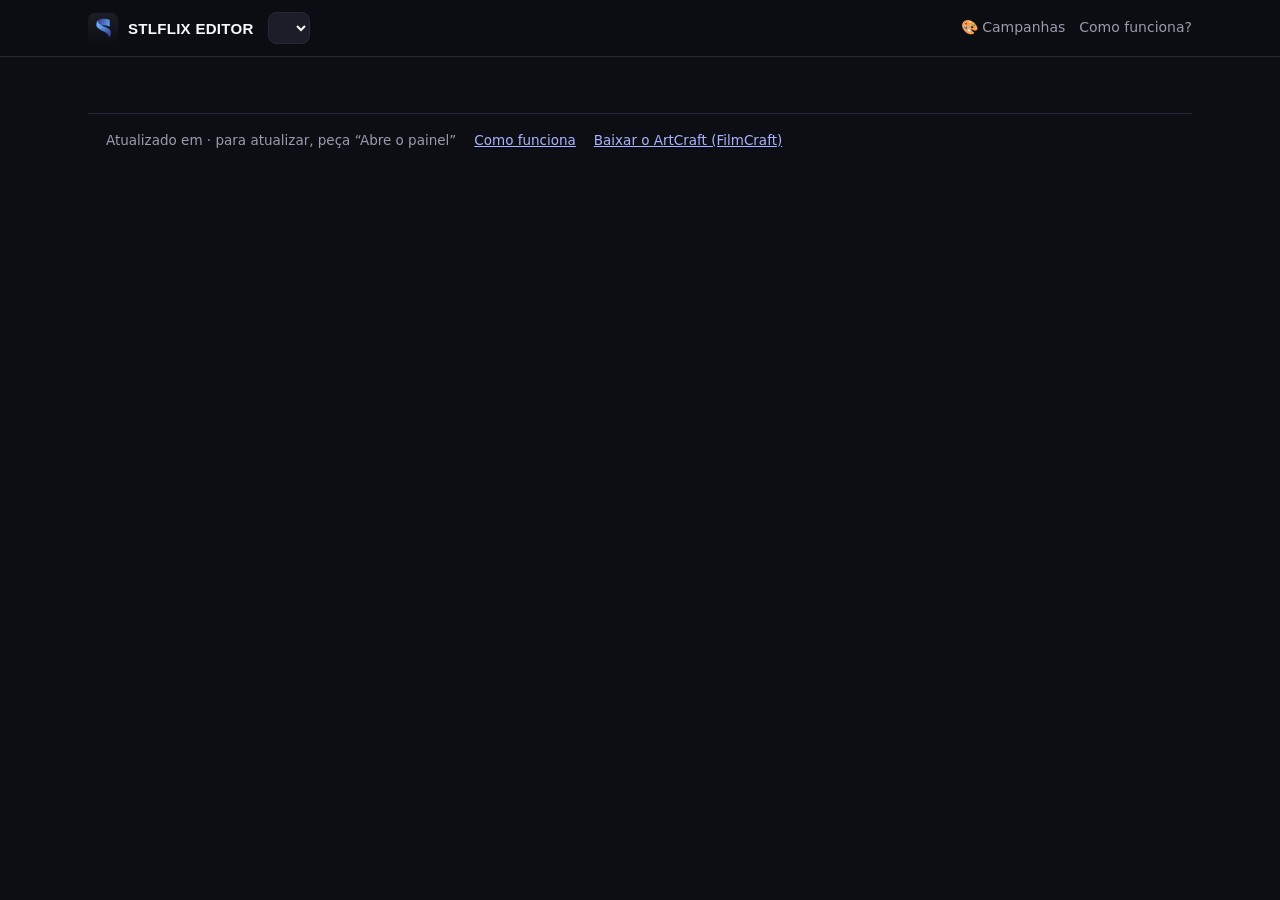
==== commit fb9bebbd: "feat(app): add STLFLIX EDITOR app with ads and campaign editor The panel was one long page mixing th" ====
--- a/painel/modelo.html
+++ b/painel/modelo.html
@@ -3,679 +3,610 @@
 <head>
 <meta charset="utf-8">
 <meta name="viewport" content="width=device-width, initial-scale=1">
-<title>Painel do editor</title>
+<title>STLFLIX EDITOR</title>
+<link rel="icon" href="icone.svg" type="image/svg+xml">
+<link rel="manifest" href="manifest.webmanifest">
+<meta name="theme-color" content="#0d0e14">
 <style>
 @font-face { font-family: "Sora"; src: url("../2-design-system/STLFLIX/fonts/sora-latin-700-normal.woff2") format("woff2"); font-weight: 700; }
 @font-face { font-family: "Inter"; src: url("../2-design-system/STLFLIX/fonts/inter-latin-400-normal.woff2") format("woff2"); font-weight: 400; }
 @font-face { font-family: "Inter"; src: url("../2-design-system/STLFLIX/fonts/inter-latin-600-normal.woff2") format("woff2"); font-weight: 600; }
 
 :root {
-  --bg: #0d0e14;
-  --surface: #15161e;
-  --surface-2: #1c1d28;
-  --line: #262838;
-  --text: #f6fafe;
-  --text-dim: #9a9cab;
-  --accent: #5665f0;
-  --accent-soft: rgba(86, 101, 240, .14);
-  --accent-text: #aab3ff;
-  --cta: #b8f23c;
-  --ok: #3ddc84;
-  --aviso: #f5b942;
-  --falta: #ff5c5c;
-  --info: #6b6e80;
-  --radius: 14px;
+  --bg: #0d0e14; --surface: #15161e; --surface-2: #1c1d28; --line: #262838;
+  --text: #f6fafe; --text-dim: #9a9cab;
+  --accent: #5665f0; --accent-soft: rgba(86,101,240,.14); --accent-text: #aab3ff;
+  --cta: #b8f23c; --ok: #3ddc84; --aviso: #f5b942; --falta: #ff5c5c; --info: #6b6e80;
   --grad: linear-gradient(90deg, #22d3ee 0%, #4f63e8 50%, #b14cf0 100%);
-  --margem: clamp(16px, 4vw, 64px);
+  --margem: clamp(16px, 4vw, 48px);
 }
 * { box-sizing: border-box; }
-html { background: var(--bg); scroll-behavior: smooth; }
-body { margin: 0; background: var(--bg); color: var(--text); font: 16px/1.6 "Inter", system-ui, sans-serif; }
-main { max-width: 1680px; margin: 0 auto; padding: 0 var(--margem) 80px; }
+html { background: var(--bg); }
+body { margin: 0; background: var(--bg); color: var(--text); font: 16px/1.55 "Inter", system-ui, sans-serif; }
+main { max-width: 1200px; margin: 0 auto; padding: 0 var(--margem) 64px; }
 h1, h2, h3 { font-family: "Sora", "Inter", sans-serif; font-weight: 700; margin: 0; letter-spacing: -.01em; line-height: 1.25; }
-h2 { font-size: 26px; }
-h3 { font-size: 17px; }
-p { margin: 0 0 12px; }
+h1 { font-size: clamp(26px, 4vw, 36px); }
+h2 { font-size: 21px; margin-bottom: 14px; }
+p { margin: 0 0 10px; }
 a { color: var(--accent-text); }
-code { font: 13.5px/1.4 ui-monospace, Consolas, monospace; background: var(--surface-2); padding: 1px 6px; border-radius: 6px; }
+code { font: 13px ui-monospace, Consolas, monospace; background: var(--surface-2); padding: 1px 6px; border-radius: 6px; }
 .dim { color: var(--text-dim); }
-section.bloco { padding-top: 64px; }
-section.bloco > .intro { color: var(--text-dim); max-width: 680px; margin: 8px 0 24px; font-size: 16.5px; }
+[hidden] { display: none !important; }
+section { margin-top: 40px; }
 
 /* topo */
 .topo { position: sticky; top: 0; z-index: 5; background: rgba(13,14,20,.92); backdrop-filter: blur(8px); border-bottom: 1px solid var(--line); }
-.topo-in { max-width: 1680px; margin: 0 auto; padding: 12px var(--margem); display: flex; align-items: center; gap: 16px; }
-.topo img { height: 24px; }
-.topo b { font-family: "Sora", sans-serif; white-space: nowrap; }
-.topo nav { margin-left: auto; display: flex; gap: 18px; font-size: 14px; overflow-x: auto; min-width: 0; scrollbar-width: none; }
-.topo nav::-webkit-scrollbar { display: none; }
-.topo nav a { color: var(--text-dim); text-decoration: none; white-space: nowrap; }
-.topo nav a:hover { color: var(--text); }
-.escolha { flex: none; display: flex; align-items: center; gap: 8px; font-size: 13px; color: var(--text-dim); min-width: 0; }
-.escolha select { background: var(--surface-2); color: var(--text); border: 1px solid var(--line); border-radius: 8px; padding: 6px 10px;
-  font: 600 14px "Inter", sans-serif; max-width: 230px; min-width: 0; cursor: pointer; }
+.topo-in { max-width: 1200px; margin: 0 auto; padding: 12px var(--margem); display: flex; align-items: center; gap: 14px; }
+.marca { display: flex; align-items: center; gap: 10px; cursor: pointer; flex: none; }
+.marca img { height: 30px; width: 30px; }
+.marca b { font: 700 15px "Sora", sans-serif; letter-spacing: .02em; white-space: nowrap; }
+.topo .atualizar { flex: none; }
+.topo .atualizar[disabled] { opacity: .6; cursor: default; }
+@media (max-width: 620px) { .marca b { display: none; } }
+.topo select { background: var(--surface-2); color: var(--text); border: 1px solid var(--line); border-radius: 8px; padding: 6px 10px;
+  font: 600 14px "Inter", sans-serif; max-width: 260px; min-width: 0; cursor: pointer; }
+.topo .ajuda { margin-left: auto; color: var(--text-dim); font-size: 14px; text-decoration: none; white-space: nowrap; }
+.topo .ajuda:hover { color: var(--text); }
+
+/* botões e pedidos */
 .btn { display: inline-flex; align-items: center; gap: 6px; background: var(--surface-2); color: var(--text); border: 1px solid var(--line); border-radius: 9px;
   padding: 7px 12px; font: 600 13.5px "Inter", sans-serif; text-decoration: none; cursor: pointer; white-space: nowrap; }
 .btn:hover { border-color: var(--accent); }
-.btn.cta { background: var(--cta); color: #10140a; border-color: transparent; }
 .linkbtn { background: none; border: 0; padding: 0; color: var(--accent-text); text-decoration: underline; cursor: pointer; font: inherit; }
-
-/* boas-vindas */
-.hero { padding: 56px 0 8px; }
-.hero h1 { font-size: clamp(30px, 5vw, 44px); max-width: 760px; }
-.hero h1 em { font-style: normal; background: var(--grad); -webkit-background-clip: text; background-clip: text; color: transparent; }
-.hero .lead { font-size: 18.5px; color: #c9cbd6; max-width: 720px; margin: 18px 0 32px; }
-.promessas { display: grid; grid-template-columns: repeat(3, 1fr); gap: 12px; }
-.promessa { background: var(--surface); border: 1px solid var(--line); border-radius: var(--radius); padding: 18px; }
-.promessa .ico { font-size: 22px; line-height: 1; margin-bottom: 10px; }
-.promessa p { margin: 6px 0 0; color: var(--text-dim); font-size: 15px; }
-
-/* pedido copiável */
-.pedido { display: inline-flex; align-items: center; gap: 10px; background: var(--accent-soft); border: 1px solid rgba(86,101,240,.4);
-  border-radius: 10px; padding: 7px 7px 7px 14px; font-size: 15px; max-width: 100%; }
-.pedido span { overflow-wrap: anywhere; }
+.pedido { display: flex; align-items: center; gap: 10px; background: var(--accent-soft); border: 1px solid rgba(86,101,240,.4);
+  border-radius: 10px; padding: 8px 8px 8px 14px; font-size: 15.5px; max-width: 100%; }
+.pedido span { flex: 1; overflow-wrap: anywhere; }
 .pedido span::before { content: "“"; color: var(--text-dim); }
 .pedido span::after { content: "”"; color: var(--text-dim); }
-.pedido button { flex: none; background: var(--accent); color: #fff; border: 0; border-radius: 7px; padding: 5px 11px; font: 600 12.5px "Inter", sans-serif; cursor: pointer; }
+.pedido button { flex: none; background: var(--accent); color: #fff; border: 0; border-radius: 7px; padding: 6px 14px; font: 600 13px "Inter", sans-serif; cursor: pointer; }
 .pedido button.copiado { background: var(--ok); color: #06210f; }
-
-/* começar */
-.comecar { margin-top: 28px; display: grid; grid-template-columns: 1fr 1fr; gap: 12px; align-items: start; }
-.cartao { background: var(--surface); border: 1px solid var(--line); border-radius: 18px; padding: 22px; }
-.cartao.destaque { border-color: rgba(184,242,60,.35); background: linear-gradient(180deg, rgba(184,242,60,.06), transparent 60%), var(--surface); }
-.rotulo { font: 600 11.5px "Inter", sans-serif; letter-spacing: .09em; text-transform: uppercase; color: var(--text-dim); margin-bottom: 8px; }
-.destaque .rotulo { color: var(--cta); }
-.cartao h3 { margin-bottom: 8px; }
-.lista-vsl { display: grid; gap: 8px; margin: 14px 0 0; }
-.opcao-vsl { text-align: left; width: 100%; background: var(--surface-2); border: 1px solid var(--line); border-radius: 12px; padding: 12px 14px;
-  color: var(--text); font: 15px/1.45 "Inter", sans-serif; cursor: pointer; }
-.opcao-vsl:hover { border-color: var(--accent); }
-.opcao-vsl b { display: block; font-weight: 600; }
-.opcao-vsl small { color: var(--text-dim); font-size: 13px; }
-.opcao-vsl.nova { border-style: dashed; }
-.opcao-vsl.nova b { color: var(--cta); }
+.passo-a-passo { color: var(--text-dim); font-size: 13.5px; margin: 8px 0 0; }
+
+/* avisos */
+.faixa { margin-top: 18px; border-radius: 12px; padding: 12px 16px; display: flex; gap: 8px 16px; align-items: center; flex-wrap: wrap;
+  background: var(--surface-2); border-left: 3px solid var(--cta); }
+.faixa.ruim { border-left-color: var(--falta); background: rgba(255,92,92,.07); }
+.faixa > div { flex: 1 1 280px; }
+.faixa .pedido { flex: 1 1 320px; }
+
+/* início: escolher o projeto */
+.inicio-topo { padding: 40px 0 6px; }
+.colunas { display: grid; grid-template-columns: 1fr 1fr; gap: 20px; margin-top: 24px; align-items: start; }
+.coluna h2 { display: flex; align-items: baseline; gap: 8px; }
+.coluna h2 small { font: 600 13px "Inter", sans-serif; color: var(--text-dim); }
+.lista { display: grid; gap: 8px; }
+.opcao { text-align: left; width: 100%; background: var(--surface); border: 1px solid var(--line); border-radius: 12px; padding: 12px 14px;
+  color: var(--text); font: 15px/1.4 "Inter", sans-serif; cursor: pointer; display: grid; grid-template-columns: 1fr auto; gap: 2px 12px; align-items: center; }
+.opcao:hover { border-color: var(--accent); }
+.opcao b { font-weight: 600; }
+.opcao small { grid-column: 1 / -1; color: var(--text-dim); font-size: 13px; }
+.opcao .mini-barra { width: 70px; }
+.opcao.nova { border-style: dashed; background: none; grid-template-columns: 1fr; }
+.opcao.nova b { color: var(--cta); }
+.mais { margin-top: 4px; }
+.vazio-lista { color: var(--text-dim); font-size: 14.5px; padding: 6px 2px; }
+
+/* criar novo */
+.cartao { background: var(--surface); border: 1px solid var(--line); border-radius: 16px; padding: 22px; }
 .campo { width: 100%; background: var(--bg); border: 1px solid var(--line); border-radius: 10px; padding: 10px 12px; color: var(--text);
-  font: 16px "Inter", sans-serif; margin: 2px 0 12px; }
+  font: 16px "Inter", sans-serif; margin: 4px 0 12px; }
 .campo:focus { outline: 2px solid var(--accent); border-color: transparent; }
-.cartao ol, .cartao ul { margin: 8px 0 14px; padding-left: 20px; }
-.cartao li { margin: 4px 0; }
-.estado-pc { display: flex; gap: 10px; align-items: flex-start; }
-.estado-pc .grande { font-size: 22px; line-height: 1.2; }
-details.ferr-det summary { cursor: pointer; color: var(--accent-text); font-size: 14px; margin-top: 8px; }
-.ferramentas { display: grid; grid-template-columns: repeat(auto-fill, minmax(min(200px, 100%), 1fr)); gap: 8px; margin-top: 12px; }
-.ferr { background: var(--surface-2); border-radius: 10px; padding: 10px 12px; display: flex; gap: 10px; font-size: 14px; }
-.ferr b { display: block; font-weight: 600; }
-.ferr small { color: var(--text-dim); font-size: 12.5px; overflow-wrap: anywhere; }
-.dot { flex: none; width: 10px; height: 10px; border-radius: 50%; margin-top: 7px; background: var(--info); }
-.ok > .dot { background: var(--ok); }
-.aviso > .dot { background: var(--aviso); }
-.falta > .dot { background: var(--falta); }
-
-/* conversa */
-.conversa-grade { display: grid; grid-template-columns: 1.1fr .9fr; gap: 24px; align-items: start; }
-.chat { background: var(--surface); border: 1px solid var(--line); border-radius: 18px; padding: 20px; display: flex; flex-direction: column; gap: 12px; }
-.chat .cab { font-size: 12.5px; color: var(--text-dim); border-bottom: 1px solid var(--line); padding-bottom: 10px; margin-bottom: 2px; }
-.msg { max-width: 88%; padding: 10px 14px; border-radius: 14px; font-size: 15px; }
-.msg.voce { align-self: flex-end; background: var(--accent); color: #fff; border-bottom-right-radius: 4px; }
-.msg.claude { align-self: flex-start; background: var(--surface-2); border-bottom-left-radius: 4px; }
-.msg.claude b { color: var(--cta); font-weight: 600; }
-.msg .quem { display: block; font-size: 11.5px; font-weight: 600; opacity: .7; margin-bottom: 2px; }
-.dicas { display: grid; gap: 14px; }
-.dica { display: grid; grid-template-columns: 32px 1fr; gap: 0 12px; }
-.dica .ico { font-size: 20px; line-height: 1.4; }
-.dica > div > b { display: block; }
-.dica span { color: var(--text-dim); font-size: 15px; }
-
-/* caminho */
-.trilha { display: grid; grid-template-columns: repeat(7, 1fr); gap: 6px; margin-bottom: 18px; }
-.trilha a { text-decoration: none; color: var(--text); background: var(--surface); border: 1px solid var(--line); border-radius: 12px; padding: 12px 10px; font-size: 13.5px; font-weight: 600; line-height: 1.3; }
-.trilha a small { display: block; font-weight: 400; color: var(--text-dim); font-size: 12px; margin-top: 4px; }
-.trilha a .n { display: block; font: 700 13px "Sora", sans-serif; color: var(--accent-text); margin-bottom: 4px; }
-.passos { display: grid; gap: 12px; }
-.passo { background: var(--surface); border: 1px solid var(--line); border-radius: 18px; padding: 22px; display: grid; grid-template-columns: 52px 1fr; gap: 0 16px; scroll-margin-top: 70px; }
-.passo .num { font: 700 28px "Sora", sans-serif; background: var(--grad); -webkit-background-clip: text; background-clip: text; color: transparent; line-height: 1.1; }
-.passo h3 { display: flex; align-items: center; gap: 10px; flex-wrap: wrap; font-size: 19px; margin-bottom: 8px; }
-.quem-faz { font: 600 12px "Inter", sans-serif; padding: 3px 10px; border-radius: 99px; }
-.quem-faz.voce { background: rgba(184,242,60,.14); color: var(--cta); }
-.quem-faz.claude { background: var(--accent-soft); color: var(--accent-text); }
-.quem-faz.juntos { background: rgba(245,185,66,.14); color: var(--aviso); }
-.passo .colunas { display: grid; grid-template-columns: 1fr 1fr; gap: 16px; margin-top: 10px; }
-.passo .colunas > div { background: var(--surface-2); border-radius: 12px; padding: 12px 14px; font-size: 14.5px; }
-.passo .colunas .rotulo { margin-bottom: 4px; }
-.passo .colunas p:last-child { margin: 0; }
-
-/* plano de cenas */
-.plano-grade { display: grid; grid-template-columns: minmax(0, 1fr) 320px; gap: 32px; align-items: stretch; }
-/* a foto acompanha a altura do texto ao lado (mostra o alto do quadro, onde fica o motion) */
-.resultado { position: relative; }
-.resultado figure { position: absolute; inset: 0; display: flex; flex-direction: column; }
-.resultado figure img { flex: 1; min-height: 0; object-fit: cover; object-position: center top; }
-.codigo { background: #0a0b10; border: 1px solid var(--line); border-radius: 14px; padding: 18px; font: 14px/1.7 ui-monospace, Consolas, monospace; white-space: pre-wrap; overflow-wrap: anywhere; }
-.codigo .c1 { color: #6b6e80; }
-.codigo .id { color: var(--cta); font-weight: 700; }
-.codigo .gat { background: rgba(86,101,240,.25); color: #dfe3ff; border-radius: 4px; padding: 0 3px; }
-.codigo .desc { color: #9fd7ff; }
-.legenda-plano { display: grid; gap: 10px; margin-top: 14px; }
-.legenda-plano div { display: grid; grid-template-columns: 26px 1fr; gap: 10px; font-size: 15px; }
-.legenda-plano .m { font: 700 12px "Inter", sans-serif; width: 22px; height: 22px; border-radius: 50%; display: grid; place-items: center; background: var(--surface-2); color: var(--text); margin-top: 2px; }
-.resultado figure { margin: 0; }
-.resultado img { width: 100%; border-radius: 14px; border: 1px solid var(--line); display: block; }
-.resultado figcaption { font-size: 13.5px; color: var(--text-dim); margin-top: 8px; }
-.encaixe { margin-top: 24px; background: var(--surface); border: 1px solid var(--line); border-radius: 18px; padding: 22px; }
-.encaixe-fluxo { display: grid; grid-template-columns: 1fr auto 1fr auto 1fr; gap: 12px; align-items: center; margin-top: 14px; }
-.encaixe-fluxo > div { background: var(--surface-2); border-radius: 12px; padding: 12px 14px; font-size: 14px; min-height: 92px; }
-.encaixe-fluxo .seta { color: var(--text-dim); font-size: 20px; background: none; min-height: 0; padding: 0; }
-.encaixe-fluxo mark { background: rgba(86,101,240,.3); color: #fff; border-radius: 4px; padding: 0 3px; }
-.tl { position: relative; height: 46px; margin-top: 8px; }
-.tl .v { position: absolute; left: 0; right: 0; height: 18px; border-radius: 4px; background: #262838; font-size: 10px; color: var(--text-dim); padding-left: 4px; line-height: 18px; }
-.tl .v2 { top: 0; } .tl .v1 { top: 24px; }
-.tl .clip { position: absolute; top: 0; left: 46%; width: 30%; height: 18px; border-radius: 4px; background: var(--accent); font: 600 10px/18px "Inter", sans-serif; color: #fff; padding-left: 5px; }
-.tl .cab { position: absolute; top: -4px; bottom: 0; left: 46%; width: 2px; background: var(--cta); }
-
-/* pasta */
-.pasta { background: var(--surface); border: 1px solid var(--line); border-radius: 18px; padding: 8px 0; }
-.pasta-linha { display: grid; grid-template-columns: minmax(170px, 230px) 120px 1fr; gap: 12px; padding: 12px 22px; border-top: 1px solid var(--line); align-items: baseline; font-size: 15px; }
-.pasta-linha:first-child { border-top: 0; }
-.pasta-linha .nome { font: 14px ui-monospace, Consolas, monospace; }
-.pasta-linha .nome::before { content: "📁 "; }
-.pasta-linha .nome.arq::before { content: "📄 "; }
-.tag { font-size: 12px; font-weight: 600; padding: 2px 9px; border-radius: 99px; justify-self: start; }
-.tag.voce { background: rgba(184,242,60,.14); color: var(--cta); }
-.tag.kit { background: var(--surface-2); color: var(--text-dim); }
-.tag.juntos { background: rgba(245,185,66,.14); color: var(--aviso); }
-
-/* glossário e dúvidas */
-.glossario { display: grid; grid-template-columns: repeat(auto-fill, minmax(min(300px, 100%), 1fr)); gap: 10px; }
-.termo { background: var(--surface); border: 1px solid var(--line); border-radius: var(--radius); padding: 14px 16px; }
-.termo b { display: block; margin-bottom: 2px; }
-.termo span { color: var(--text-dim); font-size: 14.5px; }
-.duvidas details { background: var(--surface); border: 1px solid var(--line); border-radius: var(--radius); padding: 0 18px; margin-bottom: 8px; }
-.duvidas summary { cursor: pointer; padding: 15px 0; font-weight: 600; }
-.duvidas details p { color: #c9cbd6; }
-
-/* VSLs */
-.vsl { background: var(--surface); border: 1px solid var(--line); border-radius: 18px; padding: 22px; margin-top: 14px; }
-.vsl-topo { display: flex; align-items: baseline; gap: 12px; flex-wrap: wrap; }
-.vsl-topo h3 { font-size: 20px; }
-.vsl-topo a { color: var(--text-dim); font-size: 13px; }
-.barra { height: 6px; background: var(--surface-2); border-radius: 99px; margin: 14px 0 18px; overflow: hidden; }
+
+/* projeto */
+.proj-topo { padding: 32px 0 0; display: flex; align-items: center; gap: 10px 14px; flex-wrap: wrap; }
+.tipo { font: 600 11.5px "Inter", sans-serif; letter-spacing: .08em; text-transform: uppercase; padding: 3px 10px; border-radius: 99px;
+  background: var(--accent-soft); color: var(--accent-text); }
+.tipo.anuncio { background: rgba(184,242,60,.12); color: var(--cta); }
+.proj-topo .acoes { margin-left: auto; display: flex; gap: 8px; flex-wrap: wrap; }
+.proj-nome { color: var(--text-dim); font-size: 14px; margin-top: 4px; }
+.barra { height: 6px; background: var(--surface-2); border-radius: 99px; overflow: hidden; }
 .barra i { display: block; height: 100%; background: var(--grad); border-radius: 99px; }
-.proximo { background: var(--surface-2); border-left: 3px solid var(--cta); border-radius: 10px; padding: 14px 16px; margin-bottom: 18px; }
-.proximo .rotulo { color: var(--cta); }
-.itens { display: grid; grid-template-columns: repeat(auto-fill, minmax(min(290px, 100%), 1fr)); gap: 2px 24px; }
-.item { display: flex; gap: 10px; padding: 9px 0; border-top: 1px solid var(--line); }
-.item b { font-weight: 600; font-size: 15px; }
-.item small { display: block; color: var(--text-dim); font-size: 13px; overflow-wrap: anywhere; }
-.item a { font-size: 12.5px; color: var(--text-dim); }
-.legenda-estados { display: flex; gap: 16px; flex-wrap: wrap; font-size: 13px; color: var(--text-dim); margin-top: 10px; }
-.legenda-estados span { display: inline-flex; gap: 6px; align-items: center; }
-.legenda-estados .dot { margin: 0; }
-#aviso-kit { margin-top: 20px; background: var(--surface-2); border-left: 3px solid var(--cta); border-radius: 10px; padding: 14px 16px;
-  display: flex; gap: 6px 16px; align-items: center; flex-wrap: wrap; }
-#aviso-kit[hidden] { display: none; }
-.vsl-pasta { color: var(--text-dim); font: 12.5px ui-monospace, Consolas, monospace; overflow-wrap: anywhere; margin: -2px 0 10px; }
-.alerta { margin-top: 14px; background: rgba(255,92,92,.08); border: 1px solid rgba(255,92,92,.3); border-radius: var(--radius); padding: 14px 16px; }
+.agora { margin-top: 20px; background: linear-gradient(180deg, rgba(184,242,60,.07), transparent 70%), var(--surface);
+  border: 1px solid rgba(184,242,60,.35); border-radius: 16px; padding: 20px 22px; }
+.rotulo { font: 600 11.5px "Inter", sans-serif; letter-spacing: .09em; text-transform: uppercase; color: var(--text-dim); margin-bottom: 6px; }
+.agora .rotulo { color: var(--cta); }
+.agora h3 { font-size: 20px; margin-bottom: 4px; }
+.agora p { color: #c9cbd6; }
+
+/* etapas */
+.etapas { display: grid; grid-template-columns: repeat(6, 1fr); gap: 8px; }
+.etapa { background: var(--surface); border: 1px solid var(--line); border-radius: 12px; padding: 14px; display: flex; flex-direction: column; gap: 6px; }
+.etapa.atual { border-color: rgba(184,242,60,.5); }
+.etapa .cab { display: flex; align-items: center; gap: 8px; }
+.etapa .n { flex: none; width: 24px; height: 24px; border-radius: 50%; display: grid; place-items: center; font: 700 12px "Sora", sans-serif;
+  background: var(--surface-2); color: var(--text-dim); }
+.etapa.ok .n { background: var(--ok); color: #06210f; }
+.etapa.aviso .n { background: var(--aviso); color: #2a1d00; }
+.etapa.falta .n { background: var(--falta); color: #2a0000; }
+.etapa b { font-size: 14.5px; line-height: 1.3; }
+.etapa small { color: var(--text-dim); font-size: 13px; line-height: 1.4; overflow-wrap: anywhere; }
+.etapa .pe { margin-top: auto; display: flex; justify-content: space-between; align-items: center; gap: 6px; font-size: 12.5px; }
+.etapa .estado { font-weight: 600; }
+.etapa.ok .estado { color: var(--ok); } .etapa.aviso .estado { color: var(--aviso); } .etapa.falta .estado { color: var(--falta); } .etapa.info .estado { color: var(--text-dim); }
+.etapa .pe a { color: var(--text-dim); }
 
 /* galeria de motions */
-.gal-barra { display: flex; flex-wrap: wrap; gap: 8px; align-items: center; margin-bottom: 16px; }
+.gal-barra { display: flex; flex-wrap: wrap; gap: 8px; align-items: center; margin-bottom: 14px; }
 .filtro { background: var(--surface); border: 1px solid var(--line); color: var(--text-dim); border-radius: 99px; padding: 6px 14px;
   font: 600 13px "Inter", sans-serif; cursor: pointer; }
 .filtro[aria-pressed="true"] { background: var(--accent-soft); border-color: rgba(86,101,240,.5); color: var(--text); }
 .filtro b { color: var(--text); margin-left: 6px; }
-.gal-grade { display: grid; grid-template-columns: repeat(auto-fill, minmax(min(230px, 100%), 1fr)); gap: 12px; align-items: start; }
+.gal-grade { display: grid; grid-template-columns: repeat(auto-fill, minmax(min(190px, 100%), 1fr)); gap: 10px; align-items: start; }
 .gal-bloco { grid-column: 1 / -1; font: 600 12px "Inter", sans-serif; letter-spacing: .08em; text-transform: uppercase; color: var(--text-dim);
-  margin-top: 12px; padding-bottom: 6px; border-bottom: 1px solid var(--line); }
-.motion { background: var(--surface); border: 1px solid var(--line); border-radius: 14px; overflow: hidden; }
+  margin-top: 10px; padding-bottom: 6px; border-bottom: 1px solid var(--line); }
+.motion { background: var(--surface); border: 1px solid var(--line); border-radius: 12px; overflow: hidden; }
 .motion .mini { display: block; aspect-ratio: 1; background: var(--surface-2); }
 .motion .mini img { width: 100%; height: 100%; object-fit: cover; display: block; }
-.motion .vazio { display: grid; place-items: center; aspect-ratio: 1; padding: 16px; text-align: center; font-size: 13px; color: var(--text-dim);
+.motion .vazio { display: grid; place-items: center; aspect-ratio: 1; padding: 14px; text-align: center; font-size: 13px; color: var(--text-dim);
   background: repeating-linear-gradient(135deg, var(--surface-2) 0 10px, #181924 10px 20px); }
-.motion .corpo { padding: 12px 14px 14px; display: grid; gap: 6px; }
+.motion .corpo { padding: 10px 12px 12px; display: grid; gap: 4px; }
 .motion .cab { display: flex; align-items: center; gap: 8px; }
 .motion .cod { font: 700 13px ui-monospace, Consolas, monospace; color: var(--cta); }
-.selo { margin-left: auto; font: 600 11.5px "Inter", sans-serif; padding: 2px 9px; border-radius: 99px; white-space: nowrap; }
+.selo { margin-left: auto; font: 600 11px "Inter", sans-serif; padding: 2px 8px; border-radius: 99px; white-space: nowrap; }
 .selo.pronto { background: rgba(61,220,132,.14); color: var(--ok); }
 .selo.mudou { background: rgba(245,185,66,.16); color: var(--aviso); }
 .selo.falta { background: rgba(255,92,92,.14); color: var(--falta); }
 .selo.so-encaixe { background: var(--surface-2); color: var(--text-dim); }
-.motion .nome { font-weight: 600; font-size: 14.5px; line-height: 1.35; }
-.motion .gat { color: var(--text-dim); font-size: 13px; font-style: italic; line-height: 1.4; }
-.motion .desc { font: 12px/1.5 ui-monospace, Consolas, monospace; color: #9fd7ff; background: #0a0b10; border-radius: 8px; padding: 8px 10px;
-  white-space: pre-wrap; overflow-wrap: anywhere; max-height: 10.5em; overflow: auto; }
-
-/* campanha da VSL */
-.camp-topo { display: flex; align-items: center; gap: 14px; flex-wrap: wrap; margin-bottom: 16px; }
-.camp-topo h3 { font-size: 19px; }
-.camp-degrade { width: 180px; height: 14px; border-radius: 99px; border: 1px solid var(--line); }
-.icones { display: grid; grid-template-columns: repeat(auto-fill, minmax(min(150px, 100%), 1fr)); gap: 10px; }
-.icone { background: var(--surface); border: 1px solid var(--line); border-radius: 12px; padding: 16px 10px 10px; display: grid; justify-items: center;
-  gap: 10px; cursor: pointer; color: var(--text); font: 13px ui-monospace, Consolas, monospace; }
+.motion .nome { font-weight: 600; font-size: 14px; line-height: 1.35; }
+.motion .gat { color: var(--text-dim); font-size: 12.5px; font-style: italic; line-height: 1.4; }
+.motion details summary { cursor: pointer; color: var(--text-dim); font-size: 12px; }
+.motion .desc { font: 11.5px/1.5 ui-monospace, Consolas, monospace; color: #9fd7ff; background: #0a0b10; border-radius: 8px; padding: 8px 10px;
+  margin-top: 6px; white-space: pre-wrap; overflow-wrap: anywhere; max-height: 10.5em; overflow: auto; }
+
+/* campanha */
+details.secao { background: var(--surface); border: 1px solid var(--line); border-radius: 14px; padding: 0 18px; }
+details.secao > summary { cursor: pointer; padding: 15px 0; font: 700 17px "Sora", sans-serif; display: flex; align-items: center; gap: 12px; flex-wrap: wrap; }
+details.secao > summary small { font: 400 14px "Inter", sans-serif; color: var(--text-dim); }
+details.secao[open] { padding-bottom: 18px; }
+.camp-degrade { width: 120px; height: 12px; border-radius: 99px; border: 1px solid var(--line); }
+.icones { display: grid; grid-template-columns: repeat(auto-fill, minmax(min(130px, 100%), 1fr)); gap: 8px; }
+.icone { background: var(--surface-2); border: 1px solid var(--line); border-radius: 12px; padding: 14px 8px 8px; display: grid; justify-items: center;
+  gap: 8px; cursor: pointer; color: var(--text); font: 12.5px ui-monospace, Consolas, monospace; }
 .icone:hover { border-color: var(--accent); }
-.icone img { height: 76px; width: auto; max-width: 100%; object-fit: contain; }
-.icone small { color: var(--text-dim); font: 600 11.5px "Inter", sans-serif; }
+.icone img { height: 64px; width: auto; max-width: 100%; object-fit: contain; }
+.icone small { color: var(--text-dim); font: 600 11px "Inter", sans-serif; }
 .icone.copiado { border-color: var(--ok); }
 .icone.copiado small { color: var(--ok); }
-.camp-logo { max-width: min(420px, 100%); height: auto; display: block; margin-top: 14px; }
-
-footer { margin-top: 64px; padding-top: 18px; border-top: 1px solid var(--line); color: var(--text-dim); font-size: 13.5px; }
-
-@media (max-width: 1400px) {
-  .topo nav { display: none; }
-  .topo .btn { margin-left: auto; }
+.camp-logo { max-width: min(380px, 100%); height: auto; display: block; margin-top: 12px; }
+
+footer { margin-top: 56px; padding-top: 16px; border-top: 1px solid var(--line); color: var(--text-dim); font-size: 13.5px;
+  display: flex; gap: 6px 18px; flex-wrap: wrap; }
+footer .ferr { cursor: pointer; }
+.ferramentas { display: grid; grid-template-columns: repeat(auto-fill, minmax(min(200px, 100%), 1fr)); gap: 6px; margin-top: 10px; width: 100%; }
+.ferramentas div { background: var(--surface); border-radius: 8px; padding: 8px 10px; font-size: 13px; }
+.ferramentas div b { display: block; color: var(--text); font-weight: 600; }
+
+/* campanhas */
+.camp-lista { display: grid; grid-template-columns: repeat(auto-fill, minmax(min(300px, 100%), 1fr)); gap: 12px; margin-top: 24px; }
+.camp-card { text-align: left; background: var(--surface); border: 1px solid var(--line); border-radius: 16px; overflow: hidden; color: var(--text);
+  font: inherit; cursor: pointer; padding: 0; display: flex; flex-direction: column; }
+.camp-card:hover { border-color: var(--accent); }
+.camp-card .capa { aspect-ratio: 16 / 9; background: #0a0b10; display: grid; place-items: center; overflow: hidden; position: relative; }
+.camp-card .capa img.foto { width: 100%; height: 100%; object-fit: cover; object-position: center top; }
+.camp-card .capa img.logo { max-width: 80%; max-height: 60%; object-fit: contain; }
+.camp-card .faixa-cor { height: 6px; }
+.camp-card .corpo { padding: 14px 16px 16px; display: grid; gap: 4px; }
+.camp-card .corpo small { color: var(--text-dim); font-size: 13px; }
+.camp-card.nova { border-style: dashed; background: none; justify-content: center; align-items: center; min-height: 200px; color: var(--cta); font-weight: 600; }
+.editor { display: grid; grid-template-columns: minmax(0, 1fr) 360px; gap: 24px; margin-top: 24px; align-items: start; }
+.editor .lado { position: sticky; top: 76px; display: grid; gap: 14px; }
+.bloco-ed { background: var(--surface); border: 1px solid var(--line); border-radius: 16px; padding: 20px; margin-bottom: 14px; }
+.bloco-ed h3 { font-size: 17px; margin-bottom: 4px; }
+.bloco-ed .ajuda-ed { color: var(--text-dim); font-size: 14px; margin-bottom: 14px; }
+.linha-campos { display: grid; grid-template-columns: 1fr 180px; gap: 12px; }
+.linha-campos label, .cor-campo label { display: block; font-size: 13px; color: var(--text-dim); margin-bottom: 2px; }
+.cores { display: flex; gap: 10px; flex-wrap: wrap; align-items: flex-end; }
+.cor-campo { display: grid; gap: 4px; }
+.cor-campo .par { display: flex; align-items: center; gap: 6px; background: var(--bg); border: 1px solid var(--line); border-radius: 10px; padding: 4px 6px; }
+.cor-campo input[type=color] { width: 34px; height: 30px; border: 0; padding: 0; background: none; cursor: pointer; }
+.cor-campo input[type=text] { width: 84px; background: none; border: 0; color: var(--text); font: 13.5px ui-monospace, Consolas, monospace; }
+.cor-campo input[type=text]:focus { outline: none; }
+.cor-campo .tirar { background: none; border: 0; color: var(--text-dim); cursor: pointer; font-size: 15px; padding: 0 2px; }
+.degrade-amostra { height: 14px; border-radius: 99px; margin: 14px 0 4px; border: 1px solid var(--line); }
+.solta { border: 2px dashed var(--line); border-radius: 14px; padding: 22px; text-align: center; color: var(--text-dim); cursor: pointer; font-size: 15px; }
+.solta.sobre { border-color: var(--accent); background: var(--accent-soft); color: var(--text); }
+.solta b { color: var(--text); }
+.grade-ico { display: grid; grid-template-columns: repeat(auto-fill, minmax(min(140px, 100%), 1fr)); gap: 8px; margin-top: 12px; }
+.ico-card { background: var(--surface-2); border: 1px solid var(--line); border-radius: 12px; padding: 10px; display: grid; gap: 6px; justify-items: center; position: relative; }
+.ico-card img { height: 72px; max-width: 100%; object-fit: contain; }
+.ico-card .nm { font: 12px ui-monospace, Consolas, monospace; overflow-wrap: anywhere; text-align: center; }
+.ico-card input { width: 100%; background: var(--bg); border: 1px solid var(--line); border-radius: 7px; color: var(--text); font: 12px ui-monospace, Consolas, monospace; padding: 4px 6px; text-align: center; }
+.ico-card .x { position: absolute; top: 4px; right: 6px; background: none; border: 0; color: var(--text-dim); cursor: pointer; font-size: 16px; }
+.ico-card .x:hover { color: var(--falta); }
+.ico-card.novo { border-color: rgba(86,101,240,.5); }
+.ico-card.ruim { border-color: rgba(255,92,92,.5); }
+.ico-card small { font-size: 11.5px; text-align: center; line-height: 1.3; }
+.ico-card small.av { color: var(--aviso); } .ico-card small.er { color: var(--falta); }
+.ico-card label { font-size: 12px; color: var(--text-dim); display: flex; gap: 4px; align-items: center; }
+.logo-atual { max-width: 100%; max-height: 120px; object-fit: contain; display: block; margin: 4px auto 12px; }
+/* prévia ao vivo: só uma ideia das cores; a amostra é o motion de verdade */
+.mock { aspect-ratio: 9 / 12; border-radius: 16px; overflow: hidden; position: relative; border: 1px solid var(--line);
+  background: radial-gradient(ellipse at 50% 120%, #2a2c3a 0%, #12131a 55%, #0b0c11 100%); display: flex; flex-direction: column; align-items: center; padding: 26px 18px; gap: 10px; text-align: center; }
+.mock .k { font: 600 10.5px "Inter", sans-serif; letter-spacing: .16em; color: #fff; opacity: .9; }
+.mock .bar { width: 46px; height: 5px; border-radius: 99px; }
+.mock .t { font: 700 24px/1.15 "Sora", sans-serif; color: #fff; }
+.mock .t em { font-style: normal; -webkit-background-clip: text; background-clip: text; color: transparent; }
+.mock .n { font: 700 34px "Sora", sans-serif; -webkit-background-clip: text; background-clip: text; color: transparent; }
+.mock .ic { position: relative; height: 70px; display: grid; place-items: center; }
+.mock .ic img { height: 64px; position: relative; }
+.mock .ic i { position: absolute; bottom: -6px; left: 50%; width: 90px; height: 22px; transform: translateX(-50%); border-radius: 50%; filter: blur(6px); opacity: .7; }
+.mock .cta { margin-top: auto; padding: 9px 22px; border-radius: 99px; font: 800 13px "Inter", sans-serif; color: #0b0c11; letter-spacing: .04em; }
+.amostra-quadros { display: grid; grid-template-columns: repeat(3, 1fr); gap: 6px; }
+.amostra-quadros img { width: 100%; aspect-ratio: 1; object-fit: cover; object-position: center top; border-radius: 8px; border: 1px solid var(--line); cursor: zoom-in; }
+.amostra video { width: 100%; border-radius: 12px; border: 1px solid var(--line); background: #000; max-height: 520px; }
+.giro { display: inline-block; width: 14px; height: 14px; border: 2px solid var(--line); border-top-color: var(--cta); border-radius: 50%; animation: giro 1s linear infinite; vertical-align: -2px; }
+@keyframes giro { to { transform: rotate(360deg); } }
+.btn.cta { background: var(--cta); color: #10140a; border-color: transparent; }
+.btn.cta[disabled] { opacity: .5; cursor: default; }
+.msg-ok { color: var(--ok); font-size: 14px; } .msg-erro { color: var(--falta); font-size: 14px; }
+.zoom { position: fixed; inset: 0; background: rgba(0,0,0,.85); display: grid; place-items: center; z-index: 20; cursor: zoom-out; }
+.zoom img { max-height: 94vh; max-width: 94vw; border-radius: 10px; }
+@media (max-width: 900px) { .editor { grid-template-columns: 1fr; } .editor .lado { position: static; } .linha-campos { grid-template-columns: 1fr; } }
+
+@media (max-width: 1000px) { .etapas { grid-template-columns: repeat(3, 1fr); } }
+@media (max-width: 760px) {
+  .colunas { grid-template-columns: 1fr; }
+  .etapas { grid-template-columns: 1fr 1fr; }
+  .topo select { max-width: 170px; }
 }
-@media (max-width: 860px) {
-  .promessas, .comecar, .conversa-grade, .plano-grade, .passo .colunas { grid-template-columns: 1fr; }
-  .trilha { grid-template-columns: repeat(4, 1fr); }
-  .encaixe-fluxo { grid-template-columns: 1fr; }
-  .encaixe-fluxo .seta { transform: rotate(90deg); justify-self: center; }
-  .resultado { max-width: 360px; }
-  .resultado figure { position: static; }
-}
-@media (max-width: 560px) {
-  .topo nav, .topo-in > b, .escolha > span { display: none; }
-  .topo-in { gap: 10px; }
-  .escolha { flex: 1; }
-  .escolha select { max-width: none; width: 100%; }
-  .trilha { grid-template-columns: repeat(2, 1fr); }
-  .passo { grid-template-columns: 1fr; }
-  .passo .num { margin-bottom: 6px; }
-  .pasta-linha { grid-template-columns: 1fr; gap: 4px; padding: 12px 16px; }
-}
+@media (max-width: 460px) { .etapas { grid-template-columns: 1fr; } }
 </style>
 </head>
 <body>
 <div class="topo"><div class="topo-in">
-  <img src="../2-design-system/STLFLIX/stlflix.svg" alt="STLFLIX"><b>Painel do editor</b>
-  <label class="escolha"><span>VSL</span><select id="escolha" aria-label="Escolher a VSL"></select></label>
-  <nav>
-    <a href="#comecar">Começar</a><a href="#conversar">Conversar com o Claude</a><a href="#caminho">Passo a passo</a>
-    <a href="#plano">Plano de cenas</a><a href="#pasta">A pasta</a><a href="#palavras">Palavras</a><a href="#duvidas">Dúvidas</a>
-  </nav>
-  <a class="btn" href="https://getartcraft.com" target="_blank" rel="noopener" title="Baixar o ArtCraft Launcher, que instala e atualiza o FilmCraft">⬇ ArtCraft</a>
+  <span class="marca" data-ir="inicio" title="Voltar ao início"><img src="icone.svg" alt=""><b>STLFLIX EDITOR</b></span>
+  <select id="menu" aria-label="Escolher o projeto"></select>
+  <a class="ajuda" href="#" data-ir="campanhas">🎨 Campanhas</a>
+  <a class="ajuda" href="ajuda.html" style="margin-left:0">Como funciona?</a>
+  <button class="btn atualizar" id="atualizar" hidden title="Ler as pastas de novo">↻ Atualizar</button>
 </div></div>
 
 <main>
-  <div id="aviso-kit" hidden></div>
-  <section class="hero" id="comecar">
-    <h1>Edite a VSL. <em>O Claude cuida do repetitivo.</em></h1>
-    <p class="lead">Este kit junta você, o <b>FilmCraft</b> e um assistente, o <b>Claude</b>. Você continua no comando da edição. O Claude transcreve os brutos, monta a decupagem a partir da copy para você revisar, cria os letterings animados da STLFLIX (os <b>motions</b>) a partir do que você planejar e coloca cada um no segundo certo da timeline.</p>
-    <div class="promessas">
-      <div class="promessa"><div class="ico">🎬</div><h3>Você edita</h3><p>Aprova a decupagem, decide ritmo e acabamento e dá a palavra final na timeline do FilmCraft.</p></div>
-      <div class="promessa"><div class="ico">⚡</div><h3>O Claude faz o repetitivo</h3><p>Transcrever os brutos, montar a decupagem, desenhar dezenas de motions e encaixar cada um no tempo da fala.</p></div>
-      <div class="promessa"><div class="ico">✋</div><h3>Nada muda sem você aprovar</h3><p>Antes de mexer na timeline, ele mostra o que vai fazer e espera o seu “pode”.</p></div>
+  <div id="avisos"></div>
+
+  <!-- início: escolher ou criar -->
+  <div id="tela-inicio" hidden>
+    <div class="inicio-topo">
+      <h1>O que vamos editar hoje?</h1>
+      <p class="dim" style="margin-top:8px">Escolha uma VSL ou um anúncio para ver o que falta e o que pedir ao Claude.</p>
     </div>
-
-    <div class="comecar">
-      <div class="cartao destaque" id="cartao-vsl"></div>
-      <div class="cartao" id="cartao-pc"></div>
+    <div class="colunas">
+      <div class="coluna"><h2>VSLs <small id="n-vsl"></small></h2><div class="lista" id="lista-vsl"></div></div>
+      <div class="coluna"><h2>Anúncios <small id="n-anuncio"></small></h2><div class="lista" id="lista-anuncio"></div></div>
     </div>
-    <div id="erros"></div>
-  </section>
-
-  <section class="bloco" id="suas-vsls" hidden>
-    <h2>Andamento da VSL</h2>
-    <p class="intro">O que já está pronto na VSL escolhida e o que fazer agora. Para trocar de VSL, use o menu no topo. Para atualizar esta página, peça ao Claude: “Abre o painel”.</p>
-    <div id="projetos"></div>
-    <div class="legenda-estados">
-      <span><i class="dot" style="background:var(--ok)"></i>pronto</span>
-      <span><i class="dot" style="background:var(--aviso)"></i>conferir</span>
-      <span><i class="dot" style="background:var(--falta)"></i>falta</span>
-      <span><i class="dot"></i>ainda não é a hora</span>
+  </div>
+
+  <!-- criar novo -->
+  <div id="tela-nova" hidden>
+    <div class="inicio-topo"><h1 id="nova-titulo"></h1></div>
+    <div class="cartao" style="margin-top:20px;max-width:640px">
+      <p class="dim">Dê um nome curto, sem espaços:</p>
+      <input class="campo" id="nova-nome" autocomplete="off" spellcheck="false">
+      <p id="nova-aviso" style="color:var(--aviso);font-size:14px" hidden>Já existe um projeto com esse nome. Escolha outro, ou abra o que já existe.</p>
+      <p style="margin-top:6px">Copie e mande na conversa com o Claude:</p>
+      <div class="pedido"><span id="nova-pedido"></span><button>copiar</button></div>
+      <p class="passo-a-passo">Ele pergunta onde salvar a pasta, a campanha e o projeto do FilmCraft. Tenha em mãos o roteiro (.txt). Depois, peça “Abre o painel”.</p>
+      <p style="margin:16px 0 0;font-size:14px"><button class="linkbtn" data-ir="inicio">voltar</button></p>
     </div>
-  </section>
-
-  <section class="bloco" id="motions" hidden>
-    <h2>Motions da VSL</h2>
-    <p class="intro">Cada cena do plano de cenas, com o motion ao lado. Clique na imagem para abrir o vídeo. “Mudou” quer dizer que a descrição da cena foi alterada no plano depois que o motion foi criado: ele precisa ser refeito.</p>
-    <div id="galeria"></div>
-  </section>
-
-  <section class="bloco" id="campanha" hidden>
-    <h2>Ícones da campanha</h2>
-    <p class="intro">Os ícones que você pode usar no plano de cenas desta VSL. Clique em um para copiar a peça pronta e colar no plano. A campanha muda as cores dos títulos e do botão; o verde de resultado é da marca e não muda.</p>
-    <div id="campanha-conteudo"></div>
-  </section>
-
-  <section class="bloco" id="conversar">
-    <h2>Como conversar com o Claude</h2>
-    <p class="intro">O <b>app do Claude</b> (aba <b>Code</b>) é uma janela de conversa, como um chat. Você escreve o que precisa em português, do seu jeito, e ele faz no seu computador: abre o FilmCraft, lê as pastas, coloca os motions. Não precisa saber programar nem decorar comandos.</p>
-    <div class="conversa-grade">
-      <div class="chat">
-        <div class="cab">Exemplo de conversa</div>
-        <div class="msg voce"><span class="quem">Você</span>Coloca os motions no corpo</div>
-        <div class="msg claude"><span class="quem">Claude</span>Achei o lugar de 43 dos 45 motions. Dois ficaram de fora: o <b>B12C</b>, porque a frase não aparece no vídeo, e o <b>B20A</b>, que ainda não foi renderizado. O primeiro entra em 00:12. Posso colocar?</div>
-        <div class="msg voce"><span class="quem">Você</span>Pode colocar</div>
-        <div class="msg claude"><span class="quem">Claude</span>Pronto: 43 motions na trilha V2. Dá uma olhada na timeline e salve com <b>Ctrl+S</b>.</div>
+  </div>
+
+  <!-- um projeto -->
+  <div id="tela-projeto" hidden>
+    <div class="proj-topo">
+      <span class="tipo" id="p-tipo"></span>
+      <h1 id="p-id"></h1>
+      <div class="acoes"><a class="btn" id="p-pasta">📁 Abrir a pasta</a><button class="btn" data-ir="inicio">Trocar</button></div>
+    </div>
+    <div class="proj-nome" id="p-nome"></div>
+
+    <div class="agora">
+      <div class="rotulo">Próximo passo</div>
+      <h3 id="p-prox-titulo"></h3>
+      <p id="p-prox-detalhe"></p>
+      <div id="p-prox-pedido"></div>
+      <p class="passo-a-passo">Copie e mande na conversa com o Claude (aberta na pasta do kit).</p>
+    </div>
+
+    <section>
+      <h2>Etapas <small class="dim" id="p-conta" style="font:400 14px Inter,sans-serif;margin-left:6px"></small></h2>
+      <div class="etapas" id="p-etapas"></div>
+    </section>
+
+    <section id="sec-motions" hidden>
+      <h2>Motions</h2>
+      <div id="galeria"></div>
+    </section>
+
+    <section id="sec-campanha" hidden>
+      <details class="secao" id="campanha"></details>
+    </section>
+  </div>
+
+  <!-- campanhas dos motions -->
+  <div id="tela-campanhas" hidden>
+    <div class="inicio-topo">
+      <h1>Campanhas dos motions</h1>
+      <p class="dim" style="margin-top:8px;max-width:720px">Cada campanha é um visual dos motions: as cores do degradê, a barrinha, o brilho, os ícones e o logo. A marca STLFLIX (fontes, branco e o verde de resultado) é a mesma em todas. Cada VSL ou anúncio escolhe a sua.</p>
+    </div>
+    <div class="camp-lista" id="camp-lista"></div>
+  </div>
+
+  <div id="tela-campanha" hidden>
+    <div class="proj-topo">
+      <span class="tipo">Campanha</span>
+      <h1 id="ed-titulo"></h1>
+      <div class="acoes"><button class="btn" data-ir="campanhas">← Campanhas</button></div>
+    </div>
+    <div class="editor">
+      <div>
+        <div class="bloco-ed">
+          <h3>1. Nome</h3>
+          <p class="ajuda-ed">O nome aparece no painel; o código é como a VSL escolhe a campanha (curto, sem espaço: <code>natal26</code>).</p>
+          <div class="linha-campos">
+            <div><label for="ed-nome">Nome</label><input class="campo" id="ed-nome" placeholder="Natal 2026" autocomplete="off"></div>
+            <div><label for="ed-id">Código</label><input class="campo" id="ed-id" placeholder="natal26" autocomplete="off" spellcheck="false"></div>
+          </div>
+        </div>
+
+        <div class="bloco-ed">
+          <h3>2. Logo e ícones</h3>
+          <p class="ajuda-ed">Arraste os PNGs do design (fundo transparente, os ícones com pelo menos 520 px de altura). O kit recorta e padroniza. O arquivo com “logo” ou “kv” no nome vira o logo; marque à mão se precisar.</p>
+          <div id="ed-logo"></div>
+          <div class="solta" id="ed-solta" tabindex="0">Arraste os PNGs aqui ou <b>clique para escolher</b><input type="file" id="ed-arquivos" accept="image/png,image/webp" multiple hidden></div>
+          <div class="grade-ico" id="ed-icones"></div>
+        </div>
+
+        <div class="bloco-ed">
+          <h3>3. Cores</h3>
+          <p class="ajuda-ed"><b>Degradê</b>: títulos, palavra-chave e botão de CTA (2 a 4 cores, na ordem em que aparecem no key visual). <b>Barrinha</b>: o traço acima do título. <b>Brilho</b>: a luz embaixo dos ícones.</p>
+          <div class="cores" id="ed-degrade"></div>
+          <div class="degrade-amostra" id="ed-degrade-amostra"></div>
+          <div class="cores" style="margin-top:14px">
+            <div id="ed-barra"></div>
+            <div id="ed-brilho"></div>
+            <button class="btn" id="ed-sugerir" style="margin-left:auto" title="Tira as cores mais fortes do logo">✨ Sugerir pelo logo</button>
+          </div>
+        </div>
+
+        <div style="display:flex;gap:12px;align-items:center;flex-wrap:wrap">
+          <button class="btn cta" id="ed-salvar"></button>
+          <span id="ed-msg"></span>
+        </div>
+        <div id="ed-relatorio" style="margin-top:12px"></div>
       </div>
-      <div class="dicas">
-        <div class="dica"><div class="ico">📂</div><div><b>Abra sempre na pasta do kit</b><span>Ao começar uma conversa nova no app do Claude (aba Code), escolha a pasta do kit, <code class="kit-pasta">C:\STLFLIX_EDITOR</code>. É ali que ele encontra as instruções e a lista das suas VSLs.</span></div></div>
-        <div class="dica"><div class="ico">💬</div><div><b>Fale normal</b><span>“Transcreve o lead B”, “o motion do bloco 5 entrou atrasado”, “o áudio está estranho”. Se ele não entender, ele pergunta.</span></div></div>
-        <div class="dica"><div class="ico">✅</div><div><b>Ele pede antes de mexer</b><span>Para mudar a timeline, ele mostra o plano e espera você responder “pode colocar”. Se não gostar, diga o que mudar.</span></div></div>
-        <div class="dica"><div class="ico">🔐</div><div><b>Pedidos de permissão</b><span>O Claude pergunta antes de usar o computador (abrir programa, rodar ferramenta). Na dúvida, pergunte a ele o que aquilo faz antes de permitir.</span></div></div>
-        <div class="dica"><div class="ico">🛑</div><div><b>Para parar</b><span>Aperte <b>Esc</b> ou escreva “para”. Se estiver mexendo em outro projeto no FilmCraft, avise: “calma, estou em outro projeto”.</span></div></div>
-        <div class="dica"><div class="ico">💾</div><div><b>Salvar é com você</b><span>Ele não salva o projeto do FilmCraft. Depois de revisar, aperte <b>Ctrl+S</b>.</span></div></div>
+
+      <div class="lado">
+        <div class="bloco-ed" style="margin:0">
+          <h3>Prévia rápida</h3>
+          <p class="ajuda-ed" style="margin-bottom:10px">Só para ter uma ideia das cores. O motion de verdade está na amostra.</p>
+          <div class="mock" id="ed-mock"></div>
+        </div>
+        <div class="bloco-ed amostra" style="margin:0" id="ed-amostra"></div>
       </div>
     </div>
-  </section>
-
-  <section class="bloco" id="caminho">
-    <h2>Do roteiro à entrega, passo a passo</h2>
-    <p class="intro">Uma VSL passa por 7 etapas. Em cada uma, veja quem faz, o que acontece e o que pedir ao Claude.</p>
-    <div class="trilha">
-      <a href="#p1"><span class="n">1</span>Criar a VSL<small>juntos</small></a>
-      <a href="#p2"><span class="n">2</span>Transcrever os brutos<small>Claude</small></a>
-      <a href="#p3"><span class="n">3</span>Decupar<small>Claude monta, você revisa</small></a>
-      <a href="#p4"><span class="n">4</span>Plano de cenas<small>você</small></a>
-      <a href="#p5"><span class="n">5</span>Criar os motions<small>Claude</small></a>
-      <a href="#p6"><span class="n">6</span>Pôr na timeline<small>Claude + você revisa</small></a>
-      <a href="#p7"><span class="n">7</span>Conferir e entregar<small>juntos</small></a>
-    </div>
-    <div class="passos">
-      <div class="passo" id="p1"><div class="num">1</div><div>
-        <h3>Criar a VSL <span class="quem-faz juntos">juntos</span></h3>
-        <p>Cada VSL ganha uma pasta própria, onde ficam o roteiro, o plano e tudo o que for gerado. O Claude cria a pasta e pergunta o que precisa: onde está o projeto do FilmCraft e como se chamam as sequências (por exemplo, “Corpo decupado” e “Lead A”).</p>
-        <div class="colunas">
-          <div><div class="rotulo">Você precisa ter</div><p>O roteiro do teleprompter em .txt e o projeto já salvo no FilmCraft.</p></div>
-          <div><div class="rotulo">Peça</div><div class="pedido"><span>Cria uma VSL nova chamada VSL-Nome</span><button>copiar</button></div></div>
-        </div>
-      </div></div>
-      <div class="passo" id="p2"><div class="num">2</div><div>
-        <h3>Transcrever os brutos <span class="quem-faz claude">Claude</span></h3>
-        <p>Importe os takes da câmera no projeto do FilmCraft (ou deixe na pasta <code>02-brutos</code>). O Claude “ouve” cada take e escreve tudo o que foi falado, com o tempo de cada frase no bruto, e marca onde parece ter tropeço ou frase repetida. Com placa NVIDIA, leva cerca de 1 minuto para cada 10 minutos de bruto; sem ela, bem mais.</p>
-        <div class="colunas">
-          <div><div class="rotulo">Resultado</div><p>Um documento com a fala de todos os takes (<code>brutos.md</code>), que é a base da decupagem.</p></div>
-          <div><div class="rotulo">Peça</div><div class="pedido"><span>Abre o FilmCraft e transcreve os brutos</span><button>copiar</button></div></div>
-        </div>
-      </div></div>
-      <div class="passo" id="p3"><div class="num">3</div><div>
-        <h3>Decupar <span class="quem-faz juntos">Claude monta, você revisa</span></h3>
-        <p>O Claude cruza a transcrição dos brutos com a copy, bloco a bloco: fica com a melhor versão de cada frase (a última repetição limpa, mais perto da copy), descarta tropeços e conversa de set, e anota onde a fala fugiu da copy. Ele te mostra a decupagem; você aprova ou muda. Aí ele monta a sequência no FilmCraft no padrão do time (<code>5-guias/estilo-de-edicao.md</code>): pontas pela energia do áudio, pausas cortadas, crossfades de 3 e 10 quadros e marcadores “Conferir” e “TELA”. Antes de montar, ele duplica a sequência como backup.</p>
-        <div class="colunas">
-          <div><div class="rotulo">Você faz</div><p>Revisa a timeline, ajusta o que quiser e salva com <b>Ctrl+S</b>. Depois peça para ele transcrever a sequência montada: é dela que saem as frases-gatilho do plano de cenas.</p></div>
-          <div><div class="rotulo">Peça</div><div class="pedido"><span>Faz a decupagem do corpo</span><button>copiar</button></div>
-            <div class="pedido" style="margin-top:8px"><span>Transcreve o corpo decupado</span><button>copiar</button></div></div>
-        </div>
-      </div></div>
-      <div class="passo" id="p4"><div class="num">4</div><div>
-        <h3>Escrever o plano de cenas <span class="quem-faz voce">você</span></h3>
-        <p>Aqui entra o olhar de editor: com a transcrição e a copy na mão, você decide onde cada motion aparece e o que ele mostra. É um arquivo de texto simples, explicado logo abaixo, em <a href="#plano">O plano de cenas</a>. Para não começar do zero, peça um <b>rascunho</b>: o Claude lê a transcrição e a copy e propõe as cenas de um bloco (ou de todos) num arquivo separado. Você corta, troca e aprova; só o que você aprovar vai para o plano.</p>
-        <div class="colunas">
-          <div><div class="rotulo">Resultado</div><p>O <code>plano-de-cenas.md</code> da VSL, com todos os motions.</p></div>
-          <div><div class="rotulo">Peça</div><div class="pedido"><span>Faz um rascunho do plano do bloco 5</span><button>copiar</button></div>
-            <div class="pedido" style="margin-top:8px"><span>Confere meu plano de cenas</span><button>copiar</button></div></div>
-        </div>
-      </div></div>
-      <div class="passo" id="p5"><div class="num">5</div><div>
-        <h3>Criar os motions <span class="quem-faz claude">Claude</span></h3>
-        <p>O Claude transforma cada cena do plano num vídeo com fundo transparente, já no visual da STLFLIX e na posição certa do quadro (acima da cabeça do apresentador). Primeiro ele faz 2 ou 3 para você ver como ficou; só depois faz todos. Cada motion leva uns 30 segundos.</p>
-        <div class="colunas">
-          <div><div class="rotulo">Resultado</div><p>Um arquivo .mov por cena (B05A, B05B…) e um vídeo de prévia com os motions sobre o apresentador.</p></div>
-          <div><div class="rotulo">Peça</div><div class="pedido"><span>Cria os motions B05A e B05B para eu ver</span><button>copiar</button></div></div>
-        </div>
-      </div></div>
-      <div class="passo" id="p6"><div class="num">6</div><div>
-        <h3>Pôr na timeline <span class="quem-faz claude">Claude + você revisa</span></h3>
-        <p>O Claude procura na transcrição o momento em que cada frase-gatilho é falada e coloca o motion ali, na trilha V2. Antes, ele mostra a lista com o tempo de cada um e o que ficou de fora. Ele também pode acertar o enquadramento dos takes da câmera (escala e posição) de uma vez.</p>
-        <div class="colunas">
-          <div><div class="rotulo">Você faz</div><p>Aprova, assiste na timeline, ajusta o que quiser e salva com <b>Ctrl+S</b>.</p></div>
-          <div><div class="rotulo">Peça</div><div class="pedido"><span>Coloca os motions no corpo</span><button>copiar</button></div></div>
-        </div>
-      </div></div>
-      <div class="passo" id="p7"><div class="num">7</div><div>
-        <h3>Conferir e entregar <span class="quem-faz juntos">juntos</span></h3>
-        <p>Antes de exportar, o Claude confere o que já deu problema em outras VSLs: vídeo do Drive que sai preto, trilha desligada, áudio só de um lado ou faltando. Depois que você exporta, ele manda os arquivos XML das sequências para a pasta do Drive.</p>
-        <div class="colunas">
-          <div><div class="rotulo">Você faz</div><p>Exporta o vídeo no FilmCraft, depois que a conferência não achar nenhum erro.</p></div>
-          <div><div class="rotulo">Peça</div><div class="pedido"><span>Confere tudo antes de exportar</span><button>copiar</button></div></div>
-        </div>
-      </div></div>
-    </div>
-  </section>
-
-  <section class="bloco" id="plano">
-    <h2>O plano de cenas, explicado</h2>
-    <p class="intro">É a parte mais importante do seu trabalho no kit. Para cada motion, você escreve três coisas: um código, a frase em que ele deve aparecer e o que aparece na tela. O Claude faz o resto.</p>
-    <div class="plano-grade">
-      <div>
-        <div class="codigo"><span class="c1">## Bloco 05 · Luan</span>
-
-- **<span class="id">B05H</span>** · Quase R$ 5 mil — "<span class="gat">Luan achou um produto com potencial de</span>"
-  <span class="desc">duração: 7</span>
-  <span class="desc">&gt; 0.3 | kicker: O PRODUTO QUE O LUAN ACHOU | número: R$ 5 mil [verde, conta] | legenda: quase isso de lucro, com 1 impressora</span></div>
-        <div class="legenda-plano">
-          <div><span class="m">1</span><span><b>O código</b> (<code>B05H</code>): bloco 5, cena H. Vira o nome do arquivo do motion. Cada cena tem um código diferente.</span></div>
-          <div><span class="m">2</span><span><b>A frase-gatilho</b>, entre aspas: 4 a 8 palavras que o apresentador fala no momento em que o motion deve aparecer. <b>Copie da transcrição</b>, do jeito que foi dito.</span></div>
-          <div><span class="m">3</span><span><b>O que aparece</b>: quanto tempo fica na tela (<code>duração: 7</code> segundos) e, na linha que começa com <code>&gt;</code>, as peças separadas por <code>|</code>, de cima para baixo. Aqui: uma linha pequena em cima (kicker), um número grande verde que conta até R$ 5 mil, e uma legenda. O <code>0.3</code> quer dizer que tudo isso entra 0,3 s depois do início.</span></div>
-          <div><span class="m">+</span><span>Quer que a tela mude no meio da cena? Escreva outra linha com <code>&gt;</code> (por exemplo <code>&gt; 3.5 | frase: …</code>): cada linha substitui a anterior naquele segundo.</span></div>
-        </div>
-      </div>
-      <div class="resultado">
-        <figure>
-          <img src="img/exemplo-motion.jpg" alt="Motion B05H sobre o apresentador: O PRODUTO QUE O LUAN ACHOU, R$ 5 mil, quase isso de lucro, com 1 impressora">
-          <figcaption>O resultado: o motion B05H na VSL do Shark, acima da cabeça do apresentador.</figcaption>
-        </figure>
-      </div>
-    </div>
-    <div class="encaixe">
-      <h3>Como o Claude sabe onde colocar cada motion?</h3>
-      <p class="dim" style="margin-top:6px">Pela frase-gatilho. É por isso que ela precisa vir da transcrição, e não do roteiro: o que vale é o que o apresentador realmente falou.</p>
-      <div class="encaixe-fluxo">
-        <div><div class="rotulo">Seu plano</div><b>B05H</b> — “Luan achou um produto com potencial de”</div>
-        <div class="seta">→</div>
-        <div><div class="rotulo">Transcrição</div>02:14 — o <mark>Luan achou um produto com potencial de</mark> vender muito…</div>
-        <div class="seta">→</div>
-        <div><div class="rotulo">Timeline</div>O motion entra em 02:14, na trilha V2
-          <div class="tl"><div class="v v2">V2</div><div class="v v1">V1</div><div class="clip">B05H</div><div class="cab"></div></div>
-        </div>
-      </div>
-    </div>
-    <p class="dim" style="margin-top:18px">Todos os tipos de peça (título, número, ícones, logo, botão de CTA…) e as boas práticas estão em <code>5-guias/plano-de-cenas.md</code>. Cada VSL nova já vem com um plano de exemplo completo na pasta <code>04-plano-de-cenas</code>.</p>
-  </section>
-
-  <section class="bloco" id="pasta">
-    <h2>A pasta da VSL</h2>
-    <p class="intro">Cada VSL tem a sua pasta, onde você quiser no computador (por exemplo, junto do projeto do FilmCraft). Tudo o que o kit gera para ela fica lá dentro. Algumas partes você preenche; outras o kit cria sozinho.</p>
-    <div class="pasta">
-      <div class="pasta-linha"><span class="nome">01-roteiro</span><span class="tag voce">você coloca</span><span>O roteiro do teleprompter (<code>teleprompter.txt</code>), com os blocos marcados assim: <code>--- BLOCO 5 · Título ---</code></span></div>
-      <div class="pasta-linha"><span class="nome">02-brutos</span><span class="tag voce">você coloca</span><span>Os vídeos da câmera. Se já estão no Drive, não precisa copiar: um atalho basta.</span></div>
-      <div class="pasta-linha"><span class="nome">03-b-rolls</span><span class="tag voce">você coloca</span><span>Os B-rolls, ou um atalho para a pasta deles no Drive.</span></div>
-      <div class="pasta-linha"><span class="nome">04-plano-de-cenas</span><span class="tag voce">você escreve</span><span>O seu plano de cenas (já vem um exemplo) e um print do apresentador (<code>referencia.png</code>), usado na prévia dos motions.</span></div>
-      <div class="pasta-linha"><span class="nome">05-motions</span><span class="tag kit">o kit cria</span><span>Os motions prontos, um arquivo .mov por cena.</span></div>
-      <div class="pasta-linha"><span class="nome">06-transcricoes</span><span class="tag kit">o kit cria</span><span>As transcrições de cada sequência.</span></div>
-      <div class="pasta-linha"><span class="nome">07-exports</span><span class="tag kit">o kit cria</span><span>Vídeos e XMLs exportados. As versões antigas vão para uma subpasta: nada é apagado.</span></div>
-      <div class="pasta-linha"><span class="nome arq">config.json</span><span class="tag juntos">com o Claude</span><span>As configurações da VSL: projeto do FilmCraft, nomes das sequências, enquadramento dos takes, pasta de entrega no Drive.</span></div>
-    </div>
-  </section>
-
-  <section class="bloco" id="palavras">
-    <h2>Palavras que você vai ver</h2>
-    <p class="intro">O kit usa alguns termos que talvez sejam novos.</p>
-    <div class="glossario">
-      <div class="termo"><b>App do Claude (aba Code)</b><span>O programa onde você conversa com o Claude. Ele consegue usar o seu computador para fazer as tarefas.</span></div>
-      <div class="termo"><b>Kit</b><span>A pasta <code class="kit-pasta">C:\STLFLIX_EDITOR</code>: instruções, ferramentas e o visual da STLFLIX que o Claude usa. As suas VSLs ficam fora dela.</span></div>
-      <div class="termo"><b>Sequência</b><span>Uma timeline dentro do projeto do FilmCraft, como “Corpo decupado” ou “Lead A”.</span></div>
-      <div class="termo"><b>Transcrição</b><span>O texto de tudo o que foi falado na sequência, com o tempo de cada frase.</span></div>
-      <div class="termo"><b>Decupagem</b><span>A escolha dos trechos de cada take que entram no vídeo, na ordem da copy. O Claude propõe a partir da transcrição dos brutos; você aprova e revisa na timeline.</span></div>
-      <div class="termo"><b>Motion</b><span>Lettering animado com o visual da STLFLIX (títulos, números, ícones) que aparece sobre o apresentador.</span></div>
-      <div class="termo"><b>Plano de cenas</b><span>O arquivo onde você lista os motions: em que frase entram e o que mostram.</span></div>
-      <div class="termo"><b>Frase-gatilho</b><span>As palavras faladas no momento em que o motion deve aparecer. É como o Claude acha o lugar dele.</span></div>
-      <div class="termo"><b>Renderizar</b><span>Transformar a descrição de um motion em vídeo de verdade (.mov com fundo transparente).</span></div>
-      <div class="termo"><b>Trilha V2</b><span>A segunda trilha de vídeo da timeline, acima dos takes. É onde os motions entram.</span></div>
-      <div class="termo"><b>XML</b><span>Um arquivo que guarda a montagem de uma sequência, para abrir em outro computador ou programa.</span></div>
-      <div class="termo"><b>Drive (G:)</b><span>O Google Drive compartilhado da empresa, onde ficam os brutos e as entregas.</span></div>
-      <div class="termo"><b>ArtCraft Launcher</b><span>O programa que instala e atualiza o FilmCraft. Baixe em <a href="https://getartcraft.com" target="_blank" rel="noopener">getartcraft.com</a> (ou no botão ⬇ ArtCraft, no topo).</span></div>
-    </div>
-  </section>
-
-  <section class="bloco duvidas" id="duvidas">
-    <h2>Dúvidas comuns</h2>
-    <p class="intro"></p>
-    <details><summary>Preciso saber programar?</summary><p>Não. Você conversa em português. Os comandos que aparecem no kit são para o Claude; você não precisa decorar nenhum.</p></details>
-    <details><summary>O Claude pode estragar o meu projeto?</summary><p>Ele sempre mostra o que vai mudar e espera você aprovar. Antes de apagar ou refazer algo, ele duplica a sequência como backup. E nada fica gravado no arquivo do projeto até você salvar com Ctrl+S. Se não gostar do resultado, diga o que está errado e peça para ele voltar como estava.</p></details>
-    <details><summary>Posso editar enquanto o Claude trabalha?</summary><p>Na timeline que ele está mexendo, não: espere ele terminar. Se precisar trabalhar em outro projeto, avise (“calma, estou em outro projeto”) e ele para.</p></details>
-    <details><summary>O motion entrou no lugar errado. E agora?</summary><p>Quase sempre é porque a frase-gatilho aparece duas vezes no vídeo, ou foi copiada do roteiro em vez da transcrição. Ajuste a frase no plano e peça para colocar de novo. Você também pode só arrastar o motion na timeline.</p></details>
-    <details><summary>Quero mudar o texto de um motion.</summary><p>Mude no plano de cenas e peça: “refaz o motion B05H”. Ele cria só aquele de novo.</p></details>
-    <details><summary>Algo deu errado e não sei o que é.</summary><p>Conte ao Claude o que você viu, do seu jeito: “a exportação saiu preta”, “o áudio está só de um lado”, “os motions não aparecem”. Os problemas que já aconteceram no time estão documentados no kit, e ele sabe resolver.</p></details>
-    <details><summary>Onde ficam os meus arquivos?</summary><p>Cada VSL fica na pasta que você escolheu ao criar (o painel mostra o caminho de cada uma). Motions, transcrições e exportações vão para dentro dela. Prefira um disco do computador, não o Drive: os renders ficam mais rápidos. Os vídeos pesados (brutos e B-rolls) podem continuar no Drive. Atualizar o kit (“atualiza o kit”) não mexe nas suas VSLs. Recebeu a pasta de uma VSL de outro editor? Peça: “Anota a VSL que está nesta pasta” e diga o caminho.</p></details>
-  </section>
-
-  <footer>Painel gerado em <span id="gerado"></span>. Para atualizar, peça ao Claude: “Abre o painel”.</footer>
+  </div>
+
+  <footer>
+    <span id="pc"></span>
+    <span>Atualizado em <span id="gerado"></span><span id="como-atualizar"> · para atualizar, peça “Abre o painel”</span></span>
+    <a href="ajuda.html">Como funciona</a>
+    <a href="https://getartcraft.com" target="_blank" rel="noopener">Baixar o ArtCraft (FilmCraft)</a>
+  </footer>
 </main>
 
 <script id="dados" type="application/json">__DADOS__</script>
 <script>
 (function () {
   var D = JSON.parse(document.getElementById("dados").textContent);
+  var $ = function (id) { return document.getElementById(id); };
   var esc = function (s) { return String(s == null ? "" : s).replace(/[&<>"]/g, function (c) { return { "&": "&amp;", "<": "&lt;", ">": "&gt;", '"': "&quot;" }[c]; }); };
   var pedido = function (t) { return t ? '<div class="pedido"><span>' + esc(t) + '</span><button>copiar</button></div>' : ""; };
-
-  document.getElementById("gerado").textContent = D.gerado;
-  [].forEach.call(document.querySelectorAll(".kit-pasta"), function (e) { e.textContent = D.kit; });
-
-  // kit desatualizado?
+  var NOME_TIPO = { vsl: "VSL", anuncio: "Anúncio" };
+  var ESTADO = { ok: "pronto", aviso: "conferir", falta: "falta", info: "depois" };
+
+  $("gerado").textContent = D.gerado;
+
+  // ---- app (servido pelo stlflix app em http://127.0.0.1): imagens e pastas passam pelo servidor local
+  var APP = location.protocol.indexOf("http") === 0;
+  var caminho = function (u) { return decodeURIComponent(String(u).replace(/^file:\/\/\/?/, "")); };
+  var img = function (u) { return u && APP ? "/arquivo?c=" + encodeURIComponent(caminho(u)) : u; };
+  var recarregarDepois = false;
+  var post = function (rota, dados) {
+    return fetch(rota, { method: "POST", headers: { "Content-Type": "application/json", "X-STLFLIX": "1" }, body: JSON.stringify(dados || {}) });
+  };
+  if (APP) {
+    // pastas e motions: abre no Windows (explorador ou player) em vez de navegar
+    document.addEventListener("click", function (e) {
+      var a = e.target.closest("a[href^='file:']");
+      if (!a) return;
+      e.preventDefault();
+      post("/api/abrir", { c: caminho(a.getAttribute("href")) });
+    });
+    if ("serviceWorker" in navigator) navigator.serviceWorker.register("/sw.js", { scope: "/" }).catch(function () {});
+    // a página recarrega sozinha quando o painel é gerado de novo (pelo botão ou pelo Claude)
+    var versao = null, bt = $("atualizar");
+    recarregarDepois = false;
+    bt.hidden = false; $("como-atualizar").hidden = true;
+    var olhar = function () {
+      fetch("/api/estado?ping=1", { cache: "no-store" }).then(function (r) { return r.json(); }).then(function (e) {
+        if (versao === null) versao = e.versao;
+        else if (e.versao !== versao) {
+          if (EM_CAMPANHA()) recarregarDepois = true;      // não recarrega no meio de uma campanha: espera você sair dela
+          else { try { sessionStorage.setItem("stlflix-rolagem", String(window.scrollY)); } catch (err) {} location.reload(); return; }
+        }
+        bt.disabled = e.gerando; bt.textContent = e.gerando ? "Atualizando…" : "↻ Atualizar";
+      }).catch(function () {});
+    };
+    olhar(); setInterval(olhar, 5000);
+    bt.addEventListener("click", function () { bt.disabled = true; bt.textContent = "Atualizando…"; post("/api/atualizar").then(olhar); });
+    try { var y = sessionStorage.getItem("stlflix-rolagem"); if (y) { sessionStorage.removeItem("stlflix-rolagem"); setTimeout(function () { window.scrollTo(0, Number(y)); }, 0); } } catch (err) {}
+  }
+
+  // ---- avisos do topo: kit desatualizado e computador sem alguma ferramenta
+  var avisos = "";
   if (D.atualizacao > 0) {
-    var av = document.getElementById("aviso-kit");
-    av.hidden = false;
-    av.innerHTML = "<div><b>Tem uma versão nova do kit</b> " +
-      '<span class="dim">(' + D.atualizacao + (D.atualizacao === 1 ? " mudança" : " mudanças") + "). Suas VSLs não são afetadas.</span></div>" +
-      pedido("Atualiza o kit");
-  }
-
-  // computador pronto?
-  var ARTCRAFT = "https://getartcraft.com";
-  var botaoArtcraft = function (cta) {
-    return '<a class="btn' + (cta ? " cta" : "") + '" href="' + ARTCRAFT + '" target="_blank" rel="noopener">⬇ Baixar o ArtCraft Launcher</a>';
+    avisos += '<div class="faixa"><div><b>Tem uma versão nova do kit</b> <span class="dim">(' + D.atualizacao +
+      (D.atualizacao === 1 ? " mudança" : " mudanças") + "). Seus projetos não são afetados.</span></div>" + pedido("Atualiza o kit") + "</div>";
+  }
+  var faltam = D.ferramentas.filter(function (f) { return !f.ok && f.essencial; });
+  if (faltam.length) {
+    var temFC = faltam.some(function (f) { return f.item === "FilmCraft"; });
+    avisos += '<div class="faixa ruim"><div><b>Falta instalar: ' + esc(faltam.map(function (f) { return f.item; }).join(", ")) + "</b>" +
+      (temFC ? ' <span class="dim">O FilmCraft vem do <a href="https://getartcraft.com" target="_blank" rel="noopener">ArtCraft Launcher</a>; o resto o Claude instala.</span>' : "") +
+      "</div>" + pedido("Instala o kit") + "</div>";
+  }
+  if (D.erros && D.erros.length) {
+    avisos += '<div class="faixa ruim"><div><b>Não consegui ler:</b> <span class="dim">' + esc(D.erros.join(" · ")) + "</span></div></div>";
+  }
+  $("avisos").innerHTML = avisos;
+  $("pc").innerHTML = (faltam.length ? "⚠ falta instalar algo" : "✅ computador pronto") + ' · <button class="linkbtn" id="ver-ferr">ver ferramentas</button>';
+  $("ver-ferr").addEventListener("click", function () {
+    var f = $("pc").parentNode.querySelector(".ferramentas");
+    if (f) { f.remove(); return; }
+    var g = document.createElement("div"); g.className = "ferramentas";
+    g.innerHTML = D.ferramentas.map(function (f) { return "<div><b>" + (f.ok ? "✅ " : (f.essencial ? "❌ " : "⚠ ")) + esc(f.item) + "</b>" + esc(f.detalhe) + "</div>"; }).join("");
+    $("pc").parentNode.appendChild(g);
+  });
+
+  // ---- projetos
+  var porId = function (id) { return D.projetos.filter(function (p) { return p.id === id; })[0] || null; };
+  var contagem = function (p) {
+    var conta = p.etapas.filter(function (e) { return e.estado !== "info"; });
+    return { feitos: conta.filter(function (e) { return e.estado === "ok"; }).length, total: conta.length };
   };
-  var faltam = D.ferramentas.filter(function (f) { return !f.ok && f.essencial; });
-  var grade = '<div class="ferramentas">' + D.ferramentas.map(function (f) {
-    var estado = f.ok ? "ok" : (f.essencial ? "falta" : "aviso");
-    var det = esc(f.detalhe) + (!f.ok && f.item === "FilmCraft" ? ' · <a href="' + ARTCRAFT + '" target="_blank" rel="noopener">baixar o ArtCraft Launcher</a>' : "");
-    return '<div class="ferr ' + estado + '"><span class="dot"></span><div><b>' + esc(f.item) + "</b><small>" + det + "</small></div></div>";
-  }).join("") + "</div>";
-  var pc = document.getElementById("cartao-pc");
-  if (!faltam.length) {
-    pc.innerHTML = '<div class="rotulo">Seu computador</div><div class="estado-pc"><span class="grande">✅</span><div><h3>Está tudo instalado</h3>' +
-      '<p class="dim" style="margin:0">FilmCraft, ferramentas de vídeo e o que o Claude precisa para trabalhar.</p></div></div>' +
-      '<p class="dim" style="margin:14px 0 8px;font-size:14px">O FilmCraft é instalado e atualizado pelo ArtCraft Launcher:</p>' + botaoArtcraft(false) +
-      '<details class="ferr-det"><summary>ver detalhes</summary>' + grade + "</details>";
-  } else {
-    pc.style.borderColor = "rgba(255,92,92,.4)";
-    var temFC = faltam.some(function (f) { return f.item === "FilmCraft"; });
-    pc.innerHTML = '<div class="rotulo" style="color:var(--falta)">Seu computador</div><h3>Falta instalar: ' + esc(faltam.map(function (f) { return f.item; }).join(", ")) + "</h3>" +
-      (temFC ? '<p class="dim">O FilmCraft você instala pelo ArtCraft Launcher. Baixe, instale e abra o FilmCraft por ele:</p><p>' + botaoArtcraft(true) + "</p>" : "") +
-      '<p class="dim">O resto o Claude instala. Peça:</p>' + pedido("Instala o kit") + grade +
-      (temFC ? "" : '<p style="margin:14px 0 0">' + botaoArtcraft(false) + "</p>");
-  }
-
-  if (D.erros && D.erros.length) {
-    document.getElementById("erros").innerHTML = '<div class="alerta">Não consegui ler: ' + esc(D.erros.join(" · ")) + "</div>";
-  }
-
-  // escolher a VSL: nada vem escolhido sozinho; a escolha fica guardada só neste navegador
+  var barra = function (c) { return '<div class="barra mini-barra"><i style="width:' + Math.round(100 * c.feitos / Math.max(c.total, 1)) + '%"></i></div>'; };
   var CHAVE = "stlflix-vsl";
   var lembrada = function () { try { return localStorage.getItem(CHAVE); } catch (err) { return null; } };
   var guardar = function (id) { try { if (id) localStorage.setItem(CHAVE, id); else localStorage.removeItem(CHAVE); } catch (err) {} };
-  var porId = function (id) { return D.projetos.filter(function (p) { return p.id === id; })[0] || null; };
-  var contagem = function (p) {
-    var conta = p.itens.filter(function (i) { return i.estado !== "info"; });
-    return { feitos: conta.filter(function (i) { return i.estado === "ok"; }).length, total: conta.length };
+
+  var tela = { nome: "inicio", projeto: null, novoTipo: "vsl" };
+  var atual = porId(lembrada());
+  if (atual) tela = { nome: "projeto", projeto: atual };
+  var telaSalva = null;                       // depois de recarregar, volta para a mesma tela
+  try { telaSalva = APP ? sessionStorage.getItem("stlflix-tela") : null; } catch (err) {}
+  if (/^#ir=/.test(location.hash)) telaSalva = decodeURIComponent(location.hash.slice(4));   // link direto: index.html#ir=campanhas
+
+  // menu do topo: VSLs e anúncios em grupos, e os dois "criar"
+  var grupo = function (tipo, rotulo) {
+    var ps = D.projetos.filter(function (p) { return p.tipo === tipo; });
+    return ps.length ? '<optgroup label="' + rotulo + '">' + ps.map(function (p) { return '<option value="' + esc(p.id) + '">' + esc(p.id) + "</option>"; }).join("") + "</optgroup>" : "";
   };
-  var barra = function (c) { return '<div class="barra"><i style="width:' + Math.round(100 * c.feitos / Math.max(c.total, 1)) + '%"></i></div>'; };
-  var nomeVsl = function (t) { return t.trim().replace(/\s+/g, "-").replace(/[^\wÀ-ſ-]/g, ""); };
-
-  var atual = porId(lembrada());
-  var modo = atual ? "vsl" : "escolher";
-  var menu = document.getElementById("escolha");
-  var cartao = document.getElementById("cartao-vsl");
-  menu.innerHTML = '<option value="">Escolha a VSL…</option>' + D.projetos.map(function (p) {
-    return '<option value="' + esc(p.id) + '">' + esc(p.nome) + "</option>";
-  }).join("") + '<option value="__nova">＋ Criar VSL nova</option>';
-
-  function escolher(id) { atual = porId(id); guardar(atual && atual.id); modo = atual ? "vsl" : "escolher"; desenhar(); }
+  $("menu").innerHTML = '<option value="">Início</option>' + grupo("vsl", "VSLs") + grupo("anuncio", "Anúncios") +
+    '<optgroup label="Criar"><option value="__nova-vsl">＋ VSL nova</option><option value="__nova-anuncio">＋ Anúncio novo</option></optgroup>' +
+    '<optgroup label="Motions"><option value="__campanhas">🎨 Campanhas</option></optgroup>';
+
+  var EM_CAMPANHA = function () { return tela.nome === "campanhas" || tela.nome === "campanha"; };
+  function ir(destino) {
+    // o painel foi gerado de novo enquanto você estava nas campanhas: recarrega agora, já indo para o destino
+    if (APP && recarregarDepois && !/^campanha/.test(destino)) {
+      try { sessionStorage.setItem("stlflix-tela", destino); } catch (err) {}
+      return location.reload();
+    }
+    if (destino === "inicio") { tela = { nome: "inicio" }; guardar(null); }
+    else if (destino === "nova-vsl" || destino === "nova-anuncio") tela = { nome: "nova", novoTipo: destino.slice(5) };
+    else if (destino === "campanhas") tela = { nome: "campanhas" };
+    else if (destino === "nova-campanha") tela = { nome: "campanha", campanha: null };
+    else if (destino.indexOf("campanha:") === 0) tela = { nome: "campanha", campanha: destino.slice(9) };
+    else { var p = porId(destino); if (!p) return ir("inicio"); tela = { nome: "projeto", projeto: p }; guardar(p.id); }
+    try { sessionStorage.setItem("stlflix-tela", destino); } catch (err) {}
+    desenhar(); window.scrollTo(0, 0);
+  }
 
   function desenhar() {
-    if (modo === "escolher" && !D.projetos.length) modo = "nova";
-    menu.value = modo === "nova" ? "__nova" : (modo === "vsl" ? atual.id : "");
-
-    if (modo === "nova") {
-      cartao.innerHTML = '<div class="rotulo">VSL nova</div><h3>Criar uma VSL nova</h3>' +
-        '<p class="dim">Cada VSL ganha uma pasta própria, no lugar do computador que você escolher. Dê um nome curto, sem espaços:</p>' +
-        '<input class="campo" id="nome-nova" placeholder="VSL-Nome" autocomplete="off" spellcheck="false">' +
-        '<p id="aviso-nome" style="color:var(--aviso);font-size:14px" hidden>Já existe uma VSL com esse nome. Escolha outro, ou abra a que já existe no menu.</p>' +
-        "<p>Tenha em mãos o roteiro do teleprompter (.txt) e o projeto da VSL salvo no FilmCraft. Comece uma conversa no app do Claude, na pasta do kit, e mande:</p>" +
-        '<div class="pedido"><span id="pedido-nova">Cria uma VSL nova chamada VSL-Nome</span><button>copiar</button></div>' +
-        '<p class="dim" style="margin:12px 0 0;font-size:14px">Ele pergunta onde salvar a pasta (abre a janela do Windows para você escolher; pode ser junto do projeto do FilmCraft) e mais algumas coisas. Depois, peça “Abre o painel” e ela aparece no menu.</p>' +
-        (D.projetos.length ? '<p style="margin:10px 0 0;font-size:14px"><button class="linkbtn" data-ir="escolher">voltar para as VSLs</button></p>' : "");
-      var campo = document.getElementById("nome-nova");
-      campo.addEventListener("input", function () {
-        var n = nomeVsl(campo.value);
-        document.getElementById("pedido-nova").textContent = "Cria uma VSL nova chamada " + (n || "VSL-Nome");
-        document.getElementById("aviso-nome").hidden = !porId(n);
-      });
-    } else if (modo === "escolher") {
-      cartao.innerHTML = '<div class="rotulo">Sua VSL</div><h3>Em qual VSL você vai trabalhar?</h3>' +
-        '<div class="lista-vsl">' + D.projetos.map(function (p) {
+    $("tela-inicio").hidden = tela.nome !== "inicio";
+    $("tela-nova").hidden = tela.nome !== "nova";
+    $("tela-projeto").hidden = tela.nome !== "projeto";
+    $("tela-campanhas").hidden = tela.nome !== "campanhas";
+    $("tela-campanha").hidden = tela.nome !== "campanha";
+    $("menu").value = tela.nome === "projeto" ? tela.projeto.id : tela.nome === "nova" ? "__nova-" + tela.novoTipo : EM_CAMPANHA() ? "__campanhas" : "";
+    if (tela.nome === "inicio") desenharInicio();
+    else if (tela.nome === "nova") desenharNova();
+    else if (tela.nome === "campanhas") Camp.lista();
+    else if (tela.nome === "campanha") Camp.editor(tela.campanha);
+    else desenharProjeto(tela.projeto);
+  }
+
+  // ---- início
+  var LIMITE = 6;
+  var abertos = { vsl: false, anuncio: false };
+  function desenharInicio() {
+    ["vsl", "anuncio"].forEach(function (tipo) {
+      var ps = D.projetos.filter(function (p) { return p.tipo === tipo; });
+      $("n-" + tipo).textContent = ps.length ? ps.length : "";
+      var mostra = abertos[tipo] ? ps : ps.slice(0, LIMITE);
+      $("lista-" + tipo).innerHTML =
+        (ps.length ? "" : '<div class="vazio-lista">' + (tipo === "vsl" ? "Nenhuma VSL ainda." : "Nenhum anúncio ainda.") + "</div>") +
+        mostra.map(function (p) {
           var c = contagem(p);
-          return '<button class="opcao-vsl" data-vsl="' + esc(p.id) + '"><b>' + esc(p.nome) + "</b><small>" +
-            c.feitos + " de " + c.total + " prontos · agora: " + esc(p.proximo.titulo) + "</small></button>";
+          return '<button class="opcao" data-ir="' + esc(p.id) + '"><b>' + esc(p.id) + "</b>" + barra(c) +
+            "<small>" + (p.nome !== p.id ? esc(p.nome) + " · " : "") + "agora: " + esc(p.proximo.titulo) + "</small></button>";
         }).join("") +
-        '<button class="opcao-vsl nova" data-ir="nova"><b>＋ Criar uma VSL nova</b><small>para um roteiro que ainda não está no kit</small></button></div>';
-    } else {
-      var px = atual.proximo;
-      cartao.innerHTML = '<div class="rotulo">Trabalhando em</div><h3>' + esc(atual.nome) + "</h3>" +
-        '<div class="vsl-pasta">' + esc(atual.pasta) + "</div>" + barra(contagem(atual)) +
-        '<p style="margin-bottom:6px">Ao começar a conversa no app do Claude, avise em qual VSL vai trabalhar:</p>' + pedido("Vamos trabalhar na " + atual.id) +
-        '<div class="proximo" style="margin:16px 0 12px"><div class="rotulo">Próximo passo</div><p><b>' + esc(px.titulo) + "</b>: " + esc(px.detalhe) + "</p>" +
-        (px.pedido ? pedido(px.pedido) : '<p class="dim" style="margin:0">Essa parte é com você.</p>') + "</div>" +
-        '<p style="margin:0;font-size:14px"><a href="#suas-vsls">ver tudo desta VSL</a> · ' +
-        (atual.galeria && atual.galeria.some(function (p) { return p.cenas.length; }) ? '<a href="#motions">ver os motions</a> · ' : "") +
-        '<button class="linkbtn" data-ir="escolher">trocar de VSL</button></p>';
-    }
-    desenharAndamento();
-  }
-
-  function desenharAndamento() {
-    var sec = document.getElementById("suas-vsls");
-    sec.hidden = modo !== "vsl";
-    desenharGaleria();
-    desenharCampanha();
-    if (sec.hidden) return;
-    var p = atual, c = contagem(p), px = p.proximo;
-    document.getElementById("projetos").innerHTML = '<div class="vsl"><div class="vsl-topo"><h3>' + esc(p.nome) + "</h3>" +
-      (p.uri ? '<a href="' + esc(p.uri) + '">abrir a pasta</a>' : "") +
-      '<span class="dim" style="font-size:14px">' + c.feitos + " de " + c.total + " prontos</span></div>" +
-      '<div class="vsl-pasta" style="margin-top:4px">' + esc(p.pasta) + "</div>" + barra(c) +
-      '<div class="proximo"><div class="rotulo">Agora</div><p><b>' + esc(px.titulo) + "</b>: " + esc(px.detalhe) + "</p>" + pedido(px.pedido) + "</div>" +
-      '<div class="itens">' + p.itens.map(function (i) {
-        return '<div class="item ' + esc(i.estado) + '"><span class="dot"></span><div><b>' + esc(i.titulo) + "</b><small>" + esc(i.detalhe) + "</small>" +
-          (i.pasta ? '<a href="' + esc(i.pasta) + '">abrir pasta</a>' : "") + "</div></div>";
-      }).join("") + "</div></div>";
-  }
-
-  // galeria: cada cena do plano com a miniatura do motion e a situação (pronto, mudou, falta)
+        (ps.length > LIMITE && !abertos[tipo] ? '<button class="linkbtn mais" data-mais="' + tipo + '">ver todos (' + ps.length + ")</button>" : "") +
+        '<button class="opcao nova" data-ir="nova-' + tipo + '"><b>＋ ' + (tipo === "vsl" ? "Criar uma VSL nova" : "Criar um anúncio novo") + "</b></button>";
+    });
+  }
+  document.addEventListener("click", function (e) {
+    var b = e.target.closest("[data-mais]");
+    if (b) { abertos[b.dataset.mais] = true; desenharInicio(); }
+  });
+
+  // ---- criar novo
+  var limpaNome = function (t) { return t.trim().replace(/\s+/g, "-").replace(/[^\wÀ-ſ-]/g, ""); };
+  function desenharNova() {
+    var anuncio = tela.novoTipo === "anuncio";
+    var exemplo = anuncio ? "ADS-2300" : "VSL-Nome";
+    $("nova-titulo").textContent = anuncio ? "Criar um anúncio novo" : "Criar uma VSL nova";
+    var campo = $("nova-nome");
+    campo.value = ""; campo.placeholder = exemplo;
+    var atualiza = function () {
+      var n = limpaNome(campo.value) || exemplo;
+      $("nova-pedido").textContent = anuncio ? "Cria um anúncio novo chamado " + n : "Cria uma VSL nova chamada " + n;
+      $("nova-aviso").hidden = !porId(limpaNome(campo.value));
+    };
+    campo.oninput = atualiza; atualiza(); campo.focus();
+  }
+
+  // ---- um projeto
+  function desenharProjeto(p) {
+    var c = contagem(p);
+    $("p-tipo").textContent = NOME_TIPO[p.tipo]; $("p-tipo").className = "tipo " + p.tipo;
+    $("p-id").textContent = p.id;
+    $("p-nome").textContent = (p.nome !== p.id ? p.nome + " · " : "") + p.pasta;
+    $("p-pasta").href = p.uri || "#";
+    $("p-pasta").hidden = !p.uri;
+    var px = p.proximo;
+    $("p-prox-titulo").textContent = px.titulo;
+    $("p-prox-detalhe").textContent = px.detalhe.charAt(0).toUpperCase() + px.detalhe.slice(1) + ".";
+    $("p-prox-pedido").innerHTML = pedido(px.pedido || "Vamos trabalhar na " + p.id);
+    $("p-conta").textContent = c.feitos + " de " + c.total + " prontas";
+    $("p-etapas").innerHTML = p.etapas.map(function (e, i) {
+      return '<div class="etapa ' + e.estado + (e === px || e.titulo === px.titulo ? " atual" : "") + '"><div class="cab"><span class="n">' + (e.estado === "ok" ? "✓" : i + 1) +
+        "</span><b>" + esc(e.titulo) + "</b></div><small>" + esc(e.detalhe) + '</small><div class="pe"><span class="estado">' + ESTADO[e.estado] + "</span>" +
+        (e.pasta ? '<a href="' + esc(e.pasta) + '">pasta</a>' : "") + "</div></div>";
+    }).join("");
+    gal = { plano: 0, filtro: "todos" };
+    desenharGaleria(); desenharCampanha();
+  }
+
+  // galeria: cada cena do plano com a miniatura do motion e a situação
   var ROTULO = { pronto: "pronto", mudou: "mudou", falta: "falta criar", "so-encaixe": "só encaixe" };
   var gal = { plano: 0, filtro: "todos" };
   function desenharGaleria() {
-    var sec = document.getElementById("motions");
-    var planos = modo === "vsl" && atual.galeria ? atual.galeria.filter(function (p) { return p.cenas.length; }) : [];
-    sec.hidden = !planos.length;
-    if (sec.hidden) return;
+    var p = tela.projeto;
+    var planos = p && p.galeria ? p.galeria.filter(function (x) { return x.cenas.length; }) : [];
+    $("sec-motions").hidden = !planos.length;
+    if (!planos.length) return;
     if (gal.plano >= planos.length) gal.plano = 0;
     var pl = planos[gal.plano];
     var conta = { todos: pl.cenas.length, pronto: 0, mudou: 0, falta: 0 };
     pl.cenas.forEach(function (c) { if (conta[c.estado] !== undefined) conta[c.estado]++; });
     var html = '<div class="gal-barra">' +
-      (planos.length > 1 ? planos.map(function (p, i) {
-        return '<button class="filtro" data-plano="' + i + '" aria-pressed="' + (i === gal.plano) + '">Plano ' + esc(p.chave) + "</button>";
+      (planos.length > 1 ? planos.map(function (x, i) {
+        return '<button class="filtro" data-plano="' + i + '" aria-pressed="' + (i === gal.plano) + '">' + (p.tipo === "anuncio" ? "Criativo " : "Plano ") + esc(x.chave) + "</button>";
       }).join("") + '<span style="width:12px"></span>' : "") +
-      [["todos", "Todos"], ["pronto", "Prontos"], ["mudou", "Mudaram"], ["falta", "Faltam"]].map(function (f) {
+      [["todos", "Todos"], ["pronto", "Prontos"], ["mudou", "Mudaram"], ["falta", "Faltam"]].filter(function (f) { return f[0] === "todos" || conta[f[0]]; }).map(function (f) {
         return '<button class="filtro" data-filtro="' + f[0] + '" aria-pressed="' + (gal.filtro === f[0]) + '">' + f[1] + "<b>" + conta[f[0]] + "</b></button>";
       }).join("") + "</div>";
-    if (conta.mudou || conta.falta) {
-      html += '<div class="proximo"><div class="rotulo">Para deixar em dia</div><p>' +
-        [conta.falta ? conta.falta + " ainda não foram criados" : "", conta.mudou ? conta.mudou + " mudaram no plano depois de criados" : ""].filter(Boolean).join(" e ") +
-        ".</p>" + pedido((conta.falta ? "Cria os motions pendentes da " : "Refaz os motions que mudaram da ") + atual.id) + "</div>";
-    }
     var bloco = null, cards = [];
     pl.cenas.forEach(function (c) {
       if (gal.filtro !== "todos" && c.estado !== gal.filtro) return;
@@ -683,14 +614,14 @@
         bloco = c.bloco;
         cards.push('<div class="gal-bloco">Bloco ' + esc(c.bloco) + (c.blocoTitulo ? " · " + esc(c.blocoTitulo) : "") + "</div>");
       }
-      var img = c.mini ? '<a class="mini" href="' + esc(c.mov) + '" title="Abrir o motion ' + esc(c.id) + '"><img loading="lazy" src="' + esc(c.mini) + '" alt="Motion ' + esc(c.id) + '"></a>'
-        : '<div class="vazio">' + (c.estado === "so-encaixe" ? "Sem descrição no plano: só entra no encaixe" : c.mov ? "Motion criado, sem miniatura" : "Ainda não criado") + "</div>";
-      cards.push('<div class="motion">' + img + '<div class="corpo"><div class="cab"><span class="cod">' + esc(c.id) + '</span><span class="selo ' + esc(c.estado) + '">' +
+      var capa = c.mini ? '<a class="mini" href="' + esc(c.mov) + '" title="Abrir o motion ' + esc(c.id) + '"><img loading="lazy" src="' + esc(img(c.mini)) + '" alt="Motion ' + esc(c.id) + '"></a>'
+        : '<div class="vazio">' + (c.estado === "so-encaixe" ? "Só entra no encaixe" : c.mov ? "Criado, sem miniatura" : "Ainda não criado") + "</div>";
+      cards.push('<div class="motion">' + capa + '<div class="corpo"><div class="cab"><span class="cod">' + esc(c.id) + '</span><span class="selo ' + esc(c.estado) + '">' +
         ROTULO[c.estado] + '</span></div><div class="nome">' + esc(c.nome) + '</div><div class="gat">“' + esc(c.gatilho) + "”</div>" +
-        (c.linhas.length ? '<div class="desc">' + esc(c.linhas.join("\n")) + "</div>" : "") + "</div></div>");
+        (c.linhas.length ? '<details><summary>ver descrição</summary><div class="desc">' + esc(c.linhas.join("\n")) + "</div></details>" : "") + "</div></div>");
     });
     html += '<div class="gal-grade">' + (cards.length ? cards.join("") : '<p class="dim">Nenhuma cena neste filtro.</p>') + "</div>";
-    document.getElementById("galeria").innerHTML = html;
+    $("galeria").innerHTML = html;
   }
   document.addEventListener("click", function (e) {
     var b = e.target.closest("[data-filtro], [data-plano]");
@@ -700,21 +631,19 @@
     desenharGaleria();
   });
 
-  // campanha da VSL: cores e ícones; clicar num ícone copia "ícone: nome" para o plano de cenas
+  // campanha: cores e ícones (fechado); clicar num ícone copia "ícone: nome" para o plano de cenas
   function desenharCampanha() {
-    var sec = document.getElementById("campanha");
-    var c = modo === "vsl" ? atual.campanha : null;
-    sec.hidden = !c;
-    if (!c) return;
+    var c = tela.projeto.campanha;
+    $("sec-campanha").hidden = !c || !c.existe;
+    if (!c || !c.existe) return;
     var degrade = c.cores.length > 1 ? "linear-gradient(90deg, " + c.cores.map(esc).join(", ") + ")" : (c.cores[0] || "transparent");
-    document.getElementById("campanha-conteudo").innerHTML = !c.existe
-      ? '<div class="alerta">A campanha <code>' + esc(c.id) + "</code> do config desta VSL não existe neste kit. Peça: " + pedido("Troca a campanha da " + atual.id) + "</div>"
-      : '<div class="camp-topo"><h3>' + esc(c.nome) + '</h3><code>' + esc(c.id) + '</code><span class="camp-degrade" style="background:' + degrade +
-        '"></span><span class="dim" style="font-size:14px">' + c.icones.length + " ícones</span></div>" +
-        '<div class="icones">' + c.icones.map(function (i) {
-          return '<button class="icone" data-icone="' + esc(i.nome) + '"><img loading="lazy" src="' + esc(i.uri) + '" alt="">' + esc(i.nome) + "<small>copiar</small></button>";
-        }).join("") + "</div>" +
-        (c.logo ? '<p class="dim" style="margin:18px 0 0;font-size:14px">Logo (peça <code>logo</code> no plano):</p><img class="camp-logo" loading="lazy" src="' + esc(c.logo) + '" alt="Logo da campanha">' : "");
+    $("campanha").innerHTML = "<summary>Ícones da campanha " + esc(c.nome) + '<span class="camp-degrade" style="background:' + degrade + '"></span>' +
+      "<small>clique num ícone para copiar e colar no plano de cenas</small></summary>" +
+      '<div class="icones">' + c.icones.map(function (i) {
+        return '<button class="icone" data-icone="' + esc(i.nome) + '"><img loading="lazy" src="' + esc(img(i.uri)) + '" alt="">' + esc(i.nome) + "<small>copiar</small></button>";
+      }).join("") + "</div>" +
+      (c.logo ? '<p class="dim" style="margin:16px 0 0;font-size:14px">Logo (peça <code>logo</code> no plano):</p><img class="camp-logo" loading="lazy" src="' + esc(img(c.logo)) + '" alt="Logo da campanha">' : "") +
+      (APP ? '<p style="margin:16px 0 0"><button class="btn" data-ir="campanha:' + esc(c.id) + '">🎨 Editar esta campanha</button></p>' : "");
   }
   document.addEventListener("click", function (e) {
     var b = e.target.closest("[data-icone]");
@@ -726,18 +655,15 @@
     });
   });
 
-  menu.addEventListener("change", function () {
-    if (menu.value === "__nova") { modo = "nova"; desenhar(); }
-    else escolher(menu.value);
+  // navegação
+  $("menu").addEventListener("change", function () {
+    var v = $("menu").value;
+    ir(v === "" ? "inicio" : v.indexOf("__") === 0 ? v.slice(2) : v);
   });
   document.addEventListener("click", function (e) {
-    var b = e.target.closest("[data-vsl], [data-ir]");
-    if (!b) return;
-    if (b.dataset.vsl) escolher(b.dataset.vsl);
-    else if (b.dataset.ir === "escolher") escolher(null);
-    else { modo = b.dataset.ir; desenhar(); }
+    var b = e.target.closest("[data-ir]");
+    if (b) ir(b.dataset.ir);
   });
-  desenhar();
 
   // copiar pedidos
   function copiarTexto(texto, feito) {
@@ -757,6 +683,311 @@
       setTimeout(function () { b.textContent = "copiar"; b.classList.remove("copiado"); }, 1500);
     });
   });
+
+  // ================= campanhas dos motions (só no app: precisa do servidor local para salvar) =================
+  var Camp = (function () {
+    var MARCA = ["#8DFB5E", "#2EE6A6", "#22C7F0", "#2F7BFF"];        // verde → azul da marca: número de resultado
+    var ALTURA = 520;
+    var lista = null, ed = null, relatorio = null, espera = null;
+    var slug = function (t) { return String(t || "").normalize("NFD").replace(/[̀-ͯ]/g, "").toLowerCase().replace(/[^a-z0-9]+/g, "-").replace(/^-+|-+$/g, ""); };
+    var grad = function (cs) { return "linear-gradient(90deg, " + (cs.length > 1 ? cs.join(", ") : cs[0] + ", " + cs[0]) + ")"; };
+    var hexOk = function (c) { return /^#[0-9a-fA-F]{6}$/.test(c); };
+
+    function carregar() {
+      return fetch("/api/campanhas", { cache: "no-store" }).then(function (r) { return r.json(); }).then(function (d) { lista = d; return d; });
+    }
+    var porCid = function (id) { return (lista || []).filter(function (c) { return c.id === id; })[0] || null; };
+    var semApp = function (el) { el.innerHTML = '<div class="faixa ruim" style="grid-column:1/-1"><div><b>Abra pelo ícone STLFLIX EDITOR</b> <span class="dim">para criar e editar campanhas (esta página foi aberta como arquivo).</span></div></div>'; };
+
+    // ---- lista
+    function desenharLista() {
+      var el = $("camp-lista");
+      if (!APP) return semApp(el);
+      el.innerHTML = '<p class="dim"><span class="giro"></span> carregando…</p>';
+      carregar().then(function () {
+        el.innerHTML = lista.map(function (c) {
+          var capa = c.amostra.quadros.length ? '<img class="foto" src="' + esc(img(c.amostra.quadros[0])) + '" alt="">'
+            : c.logo ? '<img class="logo" src="' + esc(img(c.logo)) + '" alt="">' : '<span class="dim">sem logo</span>';
+          return '<button class="camp-card" data-ir="campanha:' + esc(c.id) + '"><div class="capa">' + capa + '</div><div class="faixa-cor" style="background:' +
+            esc(grad(c.degrade.length ? c.degrade : MARCA)) + '"></div><div class="corpo"><b>' + esc(c.nome) + ' <code>' + esc(c.id) + "</code></b><small>" +
+            c.icones.length + " ícones" + (c.logo ? " · logo" : " · sem logo") + "</small><small>" +
+            (c.usada_por.length ? "usada em " + esc(c.usada_por.join(", ")) : "nenhuma VSL usa ainda") + "</small></div></button>";
+        }).join("") + '<button class="camp-card nova" data-ir="nova-campanha">＋ Criar uma campanha nova</button>';
+      }).catch(function () { el.innerHTML = '<p class="msg-erro">Não consegui ler as campanhas. Feche e abra o STLFLIX EDITOR de novo.</p>'; });
+    }
+
+    // ---- editor (nova ou existente)
+    function abrirEditor(id) {
+      if (!APP) { $("ed-titulo").textContent = "Campanha"; return semApp($("ed-icones")); }
+      var monta = function () {
+        var c = id ? porCid(id) : null;
+        if (id && !c) return ir("campanhas");
+        var base = c || porCid("bf26") || { degrade: MARCA, barra: MARCA[3], brilho: "#07EF2D" };
+        ed = { id: c ? c.id : null, c: c, nome: c ? c.nome : "", codigo: c ? c.id : "", codigoManual: false,
+               degrade: (base.degrade && base.degrade.length ? base.degrade : MARCA).slice(), barra: base.barra || MARCA[3], brilho: base.brilho || "#07EF2D",
+               novos: [], mexeu: false };
+        $("ed-titulo").textContent = c ? c.nome : "Nova campanha";
+        $("ed-nome").value = ed.nome; $("ed-id").value = ed.codigo; $("ed-id").disabled = !!c;
+        $("ed-salvar").textContent = c ? "Salvar alterações" : "Criar campanha";
+        $("ed-msg").innerHTML = "";
+        $("ed-relatorio").innerHTML = relatorio && c && relatorio.id === c.id ? relatorio.html : "";
+        relatorio = null;
+        desenharCores(); desenharArquivos(); desenharMock(); desenharAmostra();
+      };
+      if (id && porCid(id)) { monta(); carregar().then(function () { if (tela.campanha === id && ed && !ed.mexeu) { ed.c = porCid(id); desenharAmostra(); } }); }
+      else carregar().then(monta);
+    }
+
+    function campoCor(rotulo, valor, onMuda, tirar) {
+      var d = document.createElement("div"); d.className = "cor-campo";
+      d.innerHTML = "<label>" + esc(rotulo) + '</label><div class="par"><input type="color" value="' + esc(valor) + '"><input type="text" value="' + esc(valor.toUpperCase()) + '" maxlength="7" spellcheck="false">' +
+        (tirar ? '<button class="tirar" title="Tirar esta cor">✕</button>' : "") + "</div>";
+      var cor = d.querySelector("[type=color]"), txt = d.querySelector("[type=text]");
+      cor.addEventListener("input", function () { txt.value = cor.value.toUpperCase(); onMuda(cor.value.toUpperCase()); });
+      txt.addEventListener("input", function () { var v = txt.value.trim(); if (v[0] !== "#") v = "#" + v; if (hexOk(v)) { cor.value = v; onMuda(v.toUpperCase()); } });
+      if (tirar) d.querySelector(".tirar").addEventListener("click", tirar);
+      return d;
+    }
+    function desenharCores() {
+      var box = $("ed-degrade"); box.innerHTML = "";
+      ed.degrade.forEach(function (c, i) {
+        box.appendChild(campoCor("Degradê " + (i + 1), c, function (v) { ed.degrade[i] = v; mexeu(); },
+          ed.degrade.length > 2 ? function () { ed.degrade.splice(i, 1); mexeu(); desenharCores(); } : null));
+      });
+      if (ed.degrade.length < 4) {
+        var mais = document.createElement("button"); mais.className = "btn"; mais.textContent = "＋ cor";
+        mais.addEventListener("click", function () { ed.degrade.push(ed.degrade[ed.degrade.length - 1]); mexeu(); desenharCores(); });
+        box.appendChild(mais);
+      }
+      $("ed-barra").innerHTML = ""; $("ed-barra").appendChild(campoCor("Barrinha", ed.barra, function (v) { ed.barra = v; mexeu(); }));
+      $("ed-brilho").innerHTML = ""; $("ed-brilho").appendChild(campoCor("Brilho dos ícones", ed.brilho, function (v) { ed.brilho = v; mexeu(); }));
+      $("ed-degrade-amostra").style.background = grad(ed.degrade);
+    }
+    function mexeu() { ed.mexeu = true; $("ed-degrade-amostra").style.background = grad(ed.degrade); desenharMock(); }
+
+    // ---- arquivos: logo e ícones (os atuais e os novos, ainda não enviados)
+    function analisar(arquivo) {
+      return new Promise(function (ok) {
+        var fr = new FileReader();
+        fr.onload = function () {
+          var im = new Image();
+          im.onload = function () {
+            var esc2 = Math.min(1, 512 / Math.max(im.naturalWidth, im.naturalHeight));
+            var w = Math.max(1, Math.round(im.naturalWidth * esc2)), h = Math.max(1, Math.round(im.naturalHeight * esc2));
+            var cv = document.createElement("canvas"); cv.width = w; cv.height = h;
+            var cx = cv.getContext("2d"); cx.drawImage(im, 0, 0, w, h);
+            var px = cx.getImageData(0, 0, w, h).data, transp = false, y0 = h, y1 = -1;
+            for (var y = 0; y < h; y++) for (var x = 0; x < w; x++) {
+              var a = px[(y * w + x) * 4 + 3];
+              if (a < 250) transp = true;
+              if (a > 8) { if (y < y0) y0 = y; if (y > y1) y1 = y; }
+            }
+            var base = arquivo.name.replace(/\.[^.]+$/, "");
+            ok({ arquivo: arquivo.name, ext: (arquivo.name.match(/\.[^.]+$/) || [".png"])[0].toLowerCase(), dados: fr.result, url: fr.result,
+                 transp: transp, altura: y1 >= y0 ? Math.round((y1 - y0 + 1) / esc2) : 0,
+                 logo: /logo|(^|[^a-z])kv([^a-z]|$)|key ?visual/i.test(base), nome: slug(base) || "icone" });
+          };
+          im.onerror = function () { ok(null); };
+          im.src = fr.result;
+        };
+        fr.readAsDataURL(arquivo);
+      });
+    }
+    function receber(arquivos) {
+      var lst = [].filter.call(arquivos, function (f) { return /\.(png|webp)$/i.test(f.name); });
+      if (!lst.length) { $("ed-msg").innerHTML = '<span class="msg-erro">Só PNG (ou WEBP) com fundo transparente.</span>'; return; }
+      Promise.all(lst.map(analisar)).then(function (rs) {
+        rs.forEach(function (r) {
+          if (!r) return;
+          if (r.logo) ed.novos.forEach(function (n) { n.logo = false; });     // um logo só
+          ed.novos.push(r);
+        });
+        ed.mexeu = true; desenharArquivos(); desenharMock();
+      });
+    }
+    var logoNovo = function () { return ed.novos.filter(function (n) { return n.logo; })[0] || null; };
+    function desenharArquivos() {
+      var c = ed.c, ln = logoNovo();
+      $("ed-logo").innerHTML = ln ? '<div class="rotulo">Logo novo</div><img class="logo-atual" src="' + esc(ln.url) + '" alt="">'
+        : c && c.logo ? '<div class="rotulo">Logo</div><img class="logo-atual" src="' + esc(img(c.logo)) + '&v=' + Date.now() + '" alt="">'
+        : '<p class="dim" style="font-size:14px">Ainda sem logo: inclua o PNG do logo (com “logo” no nome, ou marque “é o logo”).</p>';
+      var atuais = c ? c.icones.map(function (i) {
+        return '<div class="ico-card"><button class="x" data-tirar="' + esc(i.nome) + '" title="Tirar da campanha">✕</button><img src="' + esc(img(i.caminho)) + '&v=' + Date.now() + '" alt=""><span class="nm">' + esc(i.nome) + "</span></div>";
+      }) : [];
+      var novos = ed.novos.map(function (n, k) {
+        var erro = !n.transp ? "sem fundo transparente: não vai entrar" : "";
+        var aviso = !erro && !n.logo && n.altura && n.altura < ALTURA * 0.8 ? "pequeno (" + n.altura + " px): pode borrar" : "";
+        var subst = c && !n.logo && c.icones.some(function (i) { return i.nome === n.nome; }) ? "substitui o atual" : "";
+        return '<div class="ico-card novo' + (erro ? " ruim" : "") + '"><button class="x" data-descartar="' + k + '" title="Não enviar">✕</button><img src="' + esc(n.url) + '" alt="">' +
+          (n.logo ? '<span class="nm">logo</span>' : '<input value="' + esc(n.nome) + '" data-renomear="' + k + '" spellcheck="false" title="Nome do ícone no plano de cenas">') +
+          '<label><input type="checkbox" data-logo="' + k + '"' + (n.logo ? " checked" : "") + "> é o logo</label>" +
+          (erro ? '<small class="er">' + erro + "</small>" : aviso ? '<small class="av">' + aviso + "</small>" : subst ? '<small class="av">' + subst + "</small>" : '<small class="dim">novo</small>') + "</div>";
+      });
+      $("ed-icones").innerHTML = novos.concat(atuais).join("") ||
+        '<p class="dim" style="grid-column:1/-1;font-size:14px;margin:0">Nenhum ícone ainda.</p>';
+    }
+    function cliqueArquivos(e) {
+      var t = e.target;
+      if (t.dataset.descartar !== undefined) { ed.novos.splice(Number(t.dataset.descartar), 1); desenharArquivos(); desenharMock(); }
+      else if (t.dataset.logo !== undefined) {
+        var k = Number(t.dataset.logo), marcar = t.checked;
+        ed.novos.forEach(function (n, i) { n.logo = marcar && i === k; });
+        desenharArquivos(); desenharMock();
+      } else if (t.dataset.tirar) {
+        if (!confirm("Tirar o ícone “" + t.dataset.tirar + "” da campanha? Ele vai para a subpasta _removidos (não é apagado).")) return;
+        post("/api/campanha/tirar", { id: ed.id, nome: t.dataset.tirar }).then(function (r) { return r.json(); }).then(function (r) {
+          if (!r.ok) { $("ed-msg").innerHTML = '<span class="msg-erro">' + esc(r.erro) + "</span>"; return; }
+          carregar().then(function () { ed.c = porCid(ed.id); desenharArquivos(); desenharMock(); avisarAmostra(); });
+        });
+      }
+    }
+
+    // sugere o degradê pelas cores mais fortes do logo (agrupa por tom; ordena do verde/amarelo para o azul/violeta)
+    function sugerir() {
+      var ln = logoNovo(), src = ln ? ln.url : ed.c && ed.c.logo ? img(ed.c.logo) : null;
+      if (!src) { $("ed-msg").innerHTML = '<span class="msg-erro">Inclua o logo primeiro.</span>'; return; }
+      var im = new Image();
+      im.onload = function () {
+        var e2 = Math.min(1, 300 / Math.max(im.naturalWidth, im.naturalHeight));
+        var w = Math.round(im.naturalWidth * e2), h = Math.round(im.naturalHeight * e2);
+        var cv = document.createElement("canvas"); cv.width = w; cv.height = h;
+        var cx = cv.getContext("2d"); cx.drawImage(im, 0, 0, w, h);
+        var px = cx.getImageData(0, 0, w, h).data, bins = {}, total = 0;
+        for (var i = 0; i < px.length; i += 4) {
+          if (px[i + 3] < 200) continue;
+          var r = px[i] / 255, g = px[i + 1] / 255, b = px[i + 2] / 255, mx = Math.max(r, g, b), mn = Math.min(r, g, b), s = mx ? (mx - mn) / mx : 0;
+          if (s < 0.35 || mx < 0.3) continue;                      // cinzas, brancos e escuros não contam
+          var hh = mx === mn ? 0 : mx === r ? ((g - b) / (mx - mn)) % 6 : mx === g ? (b - r) / (mx - mn) + 2 : (r - g) / (mx - mn) + 4;
+          hh = (hh * 60 + 360) % 360;
+          var k = Math.floor(hh / 15), bn = bins[k] || (bins[k] = { n: 0, r: 0, g: 0, b: 0, h: 0 });
+          bn.n++; bn.r += px[i]; bn.g += px[i + 1]; bn.b += px[i + 2]; bn.h += hh; total++;
+        }
+        var top = Object.keys(bins).map(function (k) { return bins[k]; }).filter(function (b) { return b.n > total * 0.03; })
+          .sort(function (a, b) { return b.n - a.n; }).slice(0, 4);
+        if (top.length < 2) { $("ed-msg").innerHTML = '<span class="msg-erro">O logo tem pouca cor para sugerir um degradê: escolha à mão.</span>'; return; }
+        var hex = function (v) { return ("0" + Math.round(v).toString(16)).slice(-2); };
+        var cores = top.map(function (b) { return { h: b.h / b.n, c: ("#" + hex(b.r / b.n) + hex(b.g / b.n) + hex(b.b / b.n)).toUpperCase() }; })
+          .sort(function (a, b) { return ((a.h + 300) % 360) - ((b.h + 300) % 360); }).map(function (x) { return x.c; });   // começa no amarelo/verde
+        ed.degrade = cores; ed.barra = cores[cores.length - 1]; ed.brilho = cores[0];
+        mexeu(); desenharCores();
+        $("ed-msg").innerHTML = '<span class="dim">Sugestão tirada do logo: confira com o design.</span>';
+      };
+      im.src = src;
+    }
+
+    // prévia rápida (CSS): kicker, barra, título com palavra-chave no degradê, número de resultado, ícone com brilho, CTA
+    function desenharMock() {
+      var ic = ed.novos.filter(function (n) { return !n.logo && n.transp; })[0], icSrc = ic ? ic.url : ed.c && ed.c.icones[0] ? img(ed.c.icones[0].caminho) : null;
+      var g = grad(ed.degrade);
+      $("ed-mock").innerHTML = '<span class="k">O QUE VOCÊ GANHA</span><i class="bar" style="background:' + esc(ed.barra) + '"></i>' +
+        '<div class="t">Viver de <em style="background-image:' + esc(g) + '">impressão 3D</em></div>' +
+        '<div class="n" style="background-image:' + esc(grad(MARCA)) + '">R$ 5 mil</div>' +
+        (icSrc ? '<div class="ic"><i style="background:' + esc(ed.brilho) + '"></i><img src="' + esc(icSrc) + '" alt=""></div>' : "") +
+        '<span class="cta" style="background:' + esc(g) + '">QUERO AGORA</span>';
+    }
+
+    // amostra de verdade: 3 cenas renderizadas pelo kit (~1 min)
+    function avisarAmostra() { if (ed && ed.c) { ed.c.amostra.mudou = true; desenharAmostra(); } }
+    function desenharAmostra() {
+      var el = $("ed-amostra"), c = ed.c;
+      clearTimeout(espera);
+      if (!c) { el.innerHTML = "<h3>Amostra</h3><p class=\"ajuda-ed\" style=\"margin:0\">Depois de criar a campanha, o kit renderiza 3 cenas de teste (título, número, ícones, logo e CTA) para você aprovar.</p>"; return; }
+      var a = c.amostra, html = "<h3>Amostra</h3>";
+      if (a.gerando) {
+        html += '<p class="ajuda-ed"><span class="giro"></span> Renderizando 3 cenas de teste (cerca de 1 minuto)…</p>';
+        espera = setTimeout(function () { carregar().then(function () { if (tela.nome === "campanha" && ed && ed.id === c.id) { ed.c.amostra = porCid(c.id).amostra; desenharAmostra(); } }); }, 4000);
+      } else {
+        if (a.erro) html += '<p class="msg-erro">A amostra falhou: ' + esc(a.erro) + "</p>";
+        if (a.quadros.length) {
+          html += (a.mudou ? '<p class="msg-erro" style="color:var(--aviso)">A campanha mudou depois desta amostra: gere de novo.</p>' : '<p class="ajuda-ed">Clique num quadro para ampliar.</p>') +
+            '<div class="amostra-quadros">' + a.quadros.map(function (q) { return '<img src="' + esc(img(q)) + "&v=" + esc(a.feita) + '" alt="" data-zoom>'; }).join("") + "</div>" +
+            (a.previa ? '<details style="margin-top:10px"><summary class="dim" style="cursor:pointer;font-size:14px">ver o vídeo</summary><video controls src="' + esc(img(a.previa)) + "&v=" + esc(a.feita) + '"></video></details>' : "");
+        } else html += '<p class="ajuda-ed">Ainda sem amostra.</p>';
+      }
+      html += '<p style="margin:12px 0 0"><button class="btn' + (a.quadros.length && !a.mudou ? "" : " cta") + '" id="ed-gerar"' + (a.gerando ? " disabled" : "") + ">" +
+        (a.quadros.length ? "↻ Gerar a amostra de novo" : "▶ Gerar a amostra") + "</button></p>";
+      if (a.quadros.length && !a.gerando) {
+        html += '<div style="margin-top:16px;border-top:1px solid var(--line);padding-top:14px"><div class="rotulo">Aprovou?</div>' +
+          '<p class="ajuda-ed" style="margin-bottom:8px">Para o time receber a campanha, ela precisa ir para o GitHub. Peça ao Claude:</p>' + pedido("Sobe a campanha " + c.id + " para o time") +
+          '<p class="ajuda-ed" style="margin:10px 0 8px">Para usar numa VSL ou anúncio:</p>' + pedido("Troca a campanha da VSL-Nome para " + c.id) + "</div>";
+      }
+      el.innerHTML = html;
+      var bg = $("ed-gerar");
+      if (bg) bg.addEventListener("click", function () {
+        bg.disabled = true;
+        post("/api/campanha/amostra", { id: c.id }).then(function () { c.amostra.gerando = true; c.amostra.erro = null; desenharAmostra(); });
+      });
+    }
+
+    // salvar: cria a campanha (nome, cores e arquivos) ou salva o que mudou
+    function salvar() {
+      var msg = $("ed-msg"), bt = $("ed-salvar");
+      var nome = $("ed-nome").value.trim(), cid = ed.c ? ed.c.id : slug($("ed-id").value);
+      if (!nome) { msg.innerHTML = '<span class="msg-erro">Dê um nome para a campanha.</span>'; return; }
+      if (!cid) { msg.innerHTML = '<span class="msg-erro">Falta o código (ex.: natal26).</span>'; return; }
+      if (!ed.c && porCid(cid)) { msg.innerHTML = '<span class="msg-erro">Já existe a campanha ' + esc(cid) + ": escolha outro código, ou abra a que existe.</span>"; return; }
+      var enviar = ed.novos.filter(function (n) { return n.transp; }).map(function (n) {
+        var nm = n.logo ? "logo-kv" : (slug(n.nome) || "icone").replace(/logo/g, "marca").replace(/(^|-)kv(-|$)/g, "$1k-v$2");
+        return { nome: nm + n.ext, dados: n.dados };
+      });
+      var cores = { degrade: ed.degrade, barra: ed.barra, brilho: ed.brilho };
+      bt.disabled = true; msg.innerHTML = '<span class="dim"><span class="giro"></span> salvando…</span>';
+      var json = function (r) { return r.json(); };
+      var passos = ed.c
+        ? post("/api/campanha/salvar", { id: cid, nome: nome, degrade: cores.degrade, barra: cores.barra, brilho: cores.brilho }).then(json).then(function (r) {
+            if (!r.ok || !enviar.length) return r;
+            return post("/api/campanha/importar", { id: cid, arquivos: enviar }).then(json);
+          })
+        : post("/api/campanha/nova", { id: cid, nome: nome, degrade: cores.degrade, barra: cores.barra, brilho: cores.brilho, arquivos: enviar }).then(json);
+      passos.then(function (r) {
+        bt.disabled = false;
+        if (!r.ok) { msg.innerHTML = '<span class="msg-erro">' + esc(r.erro || "não consegui salvar") + "</span>"; return; }
+        var linhas = (r.arquivos || []).map(function (a) {
+          return "<li>" + (a.nome ? "✅ " : "❌ ") + esc(a.arquivo) + (a.nome ? " → <code>" + esc(a.nome) + "</code>" : "") + (a.aviso ? ' <span style="color:var(--aviso)">' + esc(a.aviso) + "</span>" : "") + "</li>";
+        });
+        var probs = (r.problemas || []).map(function (p) { return '<li style="color:var(--aviso)">⚠ ' + esc(p) + "</li>"; });
+        relatorio = { id: cid, html: linhas.length || probs.length ? '<div class="bloco-ed"><div class="rotulo">O que entrou</div><ul style="margin:0;padding-left:18px;font-size:14px">' + linhas.concat(probs).join("") + "</ul></div>" : "" };
+        var nova = !ed.c;
+        // campanha nova: já começa a amostra (e só depois lê a lista, para ela aparecer como "renderizando")
+        (nova ? post("/api/campanha/amostra", { id: cid }) : Promise.resolve()).then(carregar).then(function () {
+          if (!nova) { var c2 = porCid(cid); c2.amostra.mudou = c2.amostra.quadros.length > 0; }
+          ir("campanha:" + cid);
+          $("ed-msg").innerHTML = '<span class="msg-ok">✓ ' + (nova ? "Campanha criada. A amostra já está sendo renderizada →" : "Salvo. Gere a amostra de novo para ver como ficou.") + "</span>";
+        });
+      }).catch(function () { bt.disabled = false; msg.innerHTML = '<span class="msg-erro">Não consegui falar com o STLFLIX EDITOR. Feche e abra de novo.</span>'; });
+    }
+
+    // ligações (uma vez)
+    if (APP) {
+      var solta = $("ed-solta"), inp = $("ed-arquivos");
+      solta.addEventListener("click", function () { inp.click(); });
+      solta.addEventListener("keydown", function (e) { if (e.key === "Enter" || e.key === " ") inp.click(); });
+      inp.addEventListener("change", function () { receber(inp.files); inp.value = ""; });
+      ["dragenter", "dragover"].forEach(function (t) { solta.addEventListener(t, function (e) { e.preventDefault(); solta.classList.add("sobre"); }); });
+      ["dragleave", "drop"].forEach(function (t) { solta.addEventListener(t, function (e) { e.preventDefault(); solta.classList.remove("sobre"); }); });
+      solta.addEventListener("drop", function (e) { receber(e.dataTransfer.files); });
+      $("ed-icones").addEventListener("click", cliqueArquivos);
+      $("ed-icones").addEventListener("input", function (e) {
+        var k = e.target.dataset.renomear;
+        if (k !== undefined) { ed.novos[Number(k)].nome = slug(e.target.value); }
+      });
+      $("ed-icones").addEventListener("change", function (e) { if (e.target.dataset.renomear !== undefined) desenharArquivos(); });
+      $("ed-nome").addEventListener("input", function () {
+        ed.mexeu = true;
+        if (!ed.c && !ed.codigoManual) $("ed-id").value = slug($("ed-nome").value).replace(/-?20(\d\d)$/, "$1").replace(/-/g, "").slice(0, 16);
+      });
+      $("ed-id").addEventListener("input", function () { ed.codigoManual = true; });
+      $("ed-sugerir").addEventListener("click", sugerir);
+      $("ed-salvar").addEventListener("click", salvar);
+      document.addEventListener("click", function (e) {
+        var z = e.target.closest("[data-zoom]");
+        if (z) { var d = document.createElement("div"); d.className = "zoom"; d.innerHTML = '<img src="' + esc(z.src) + '" alt="">'; d.addEventListener("click", function () { d.remove(); }); document.body.appendChild(d); }
+      });
+    }
+    return { lista: desenharLista, editor: abrirEditor };
+  })();
+
+  if (telaSalva) ir(telaSalva); else desenhar();
 })();
 </script>
 </body>
